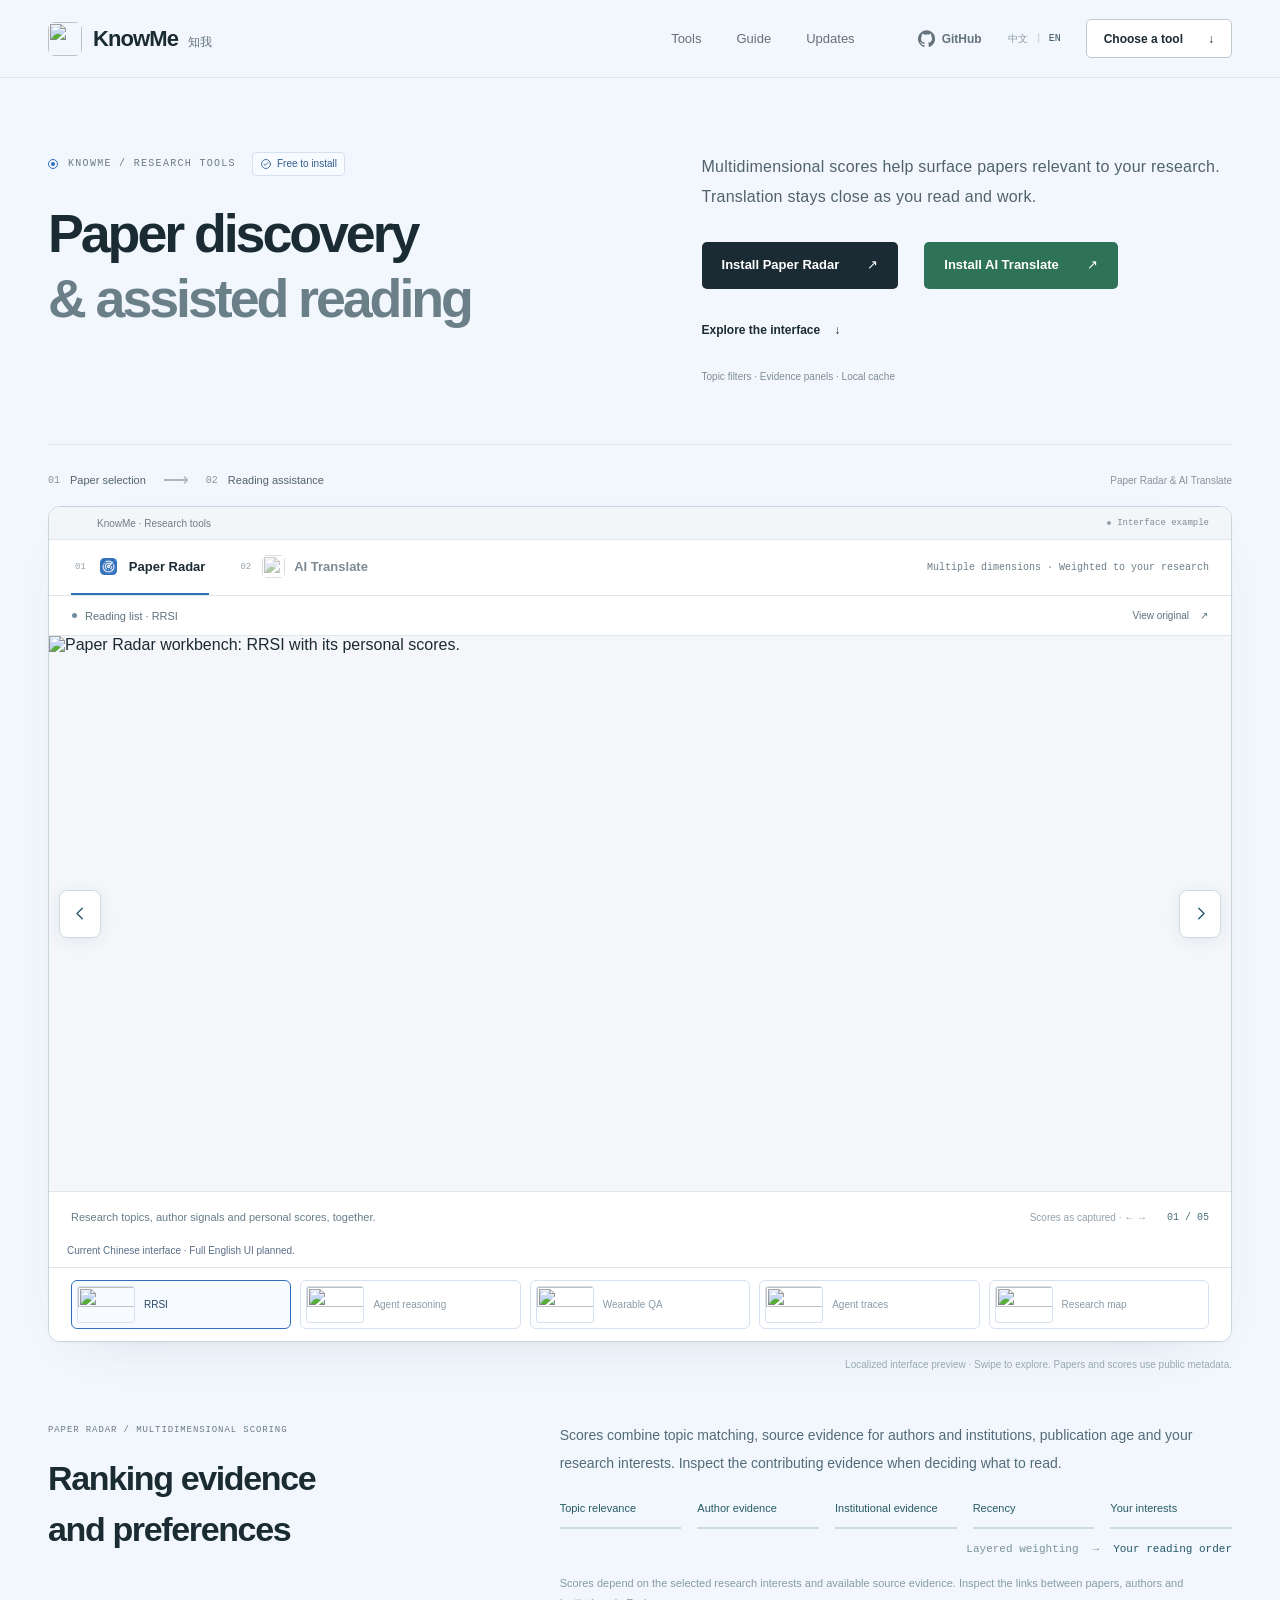
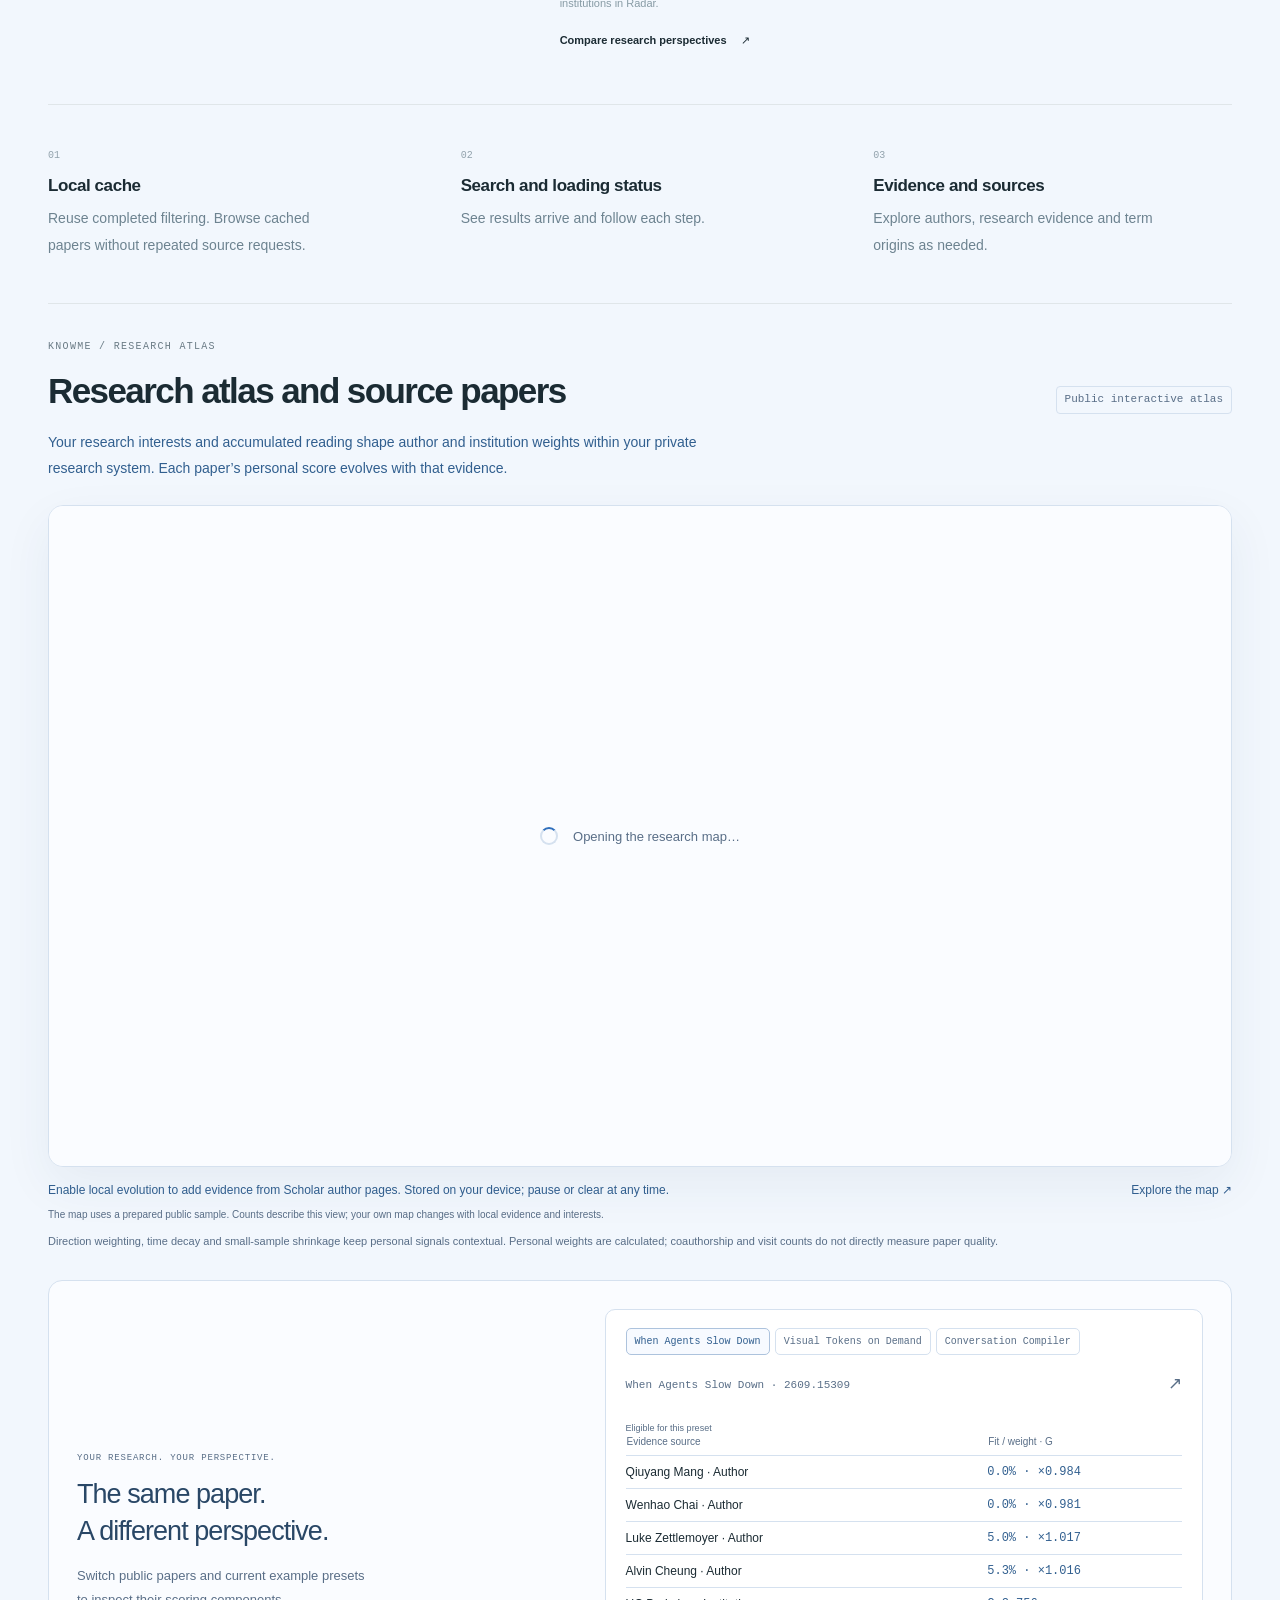
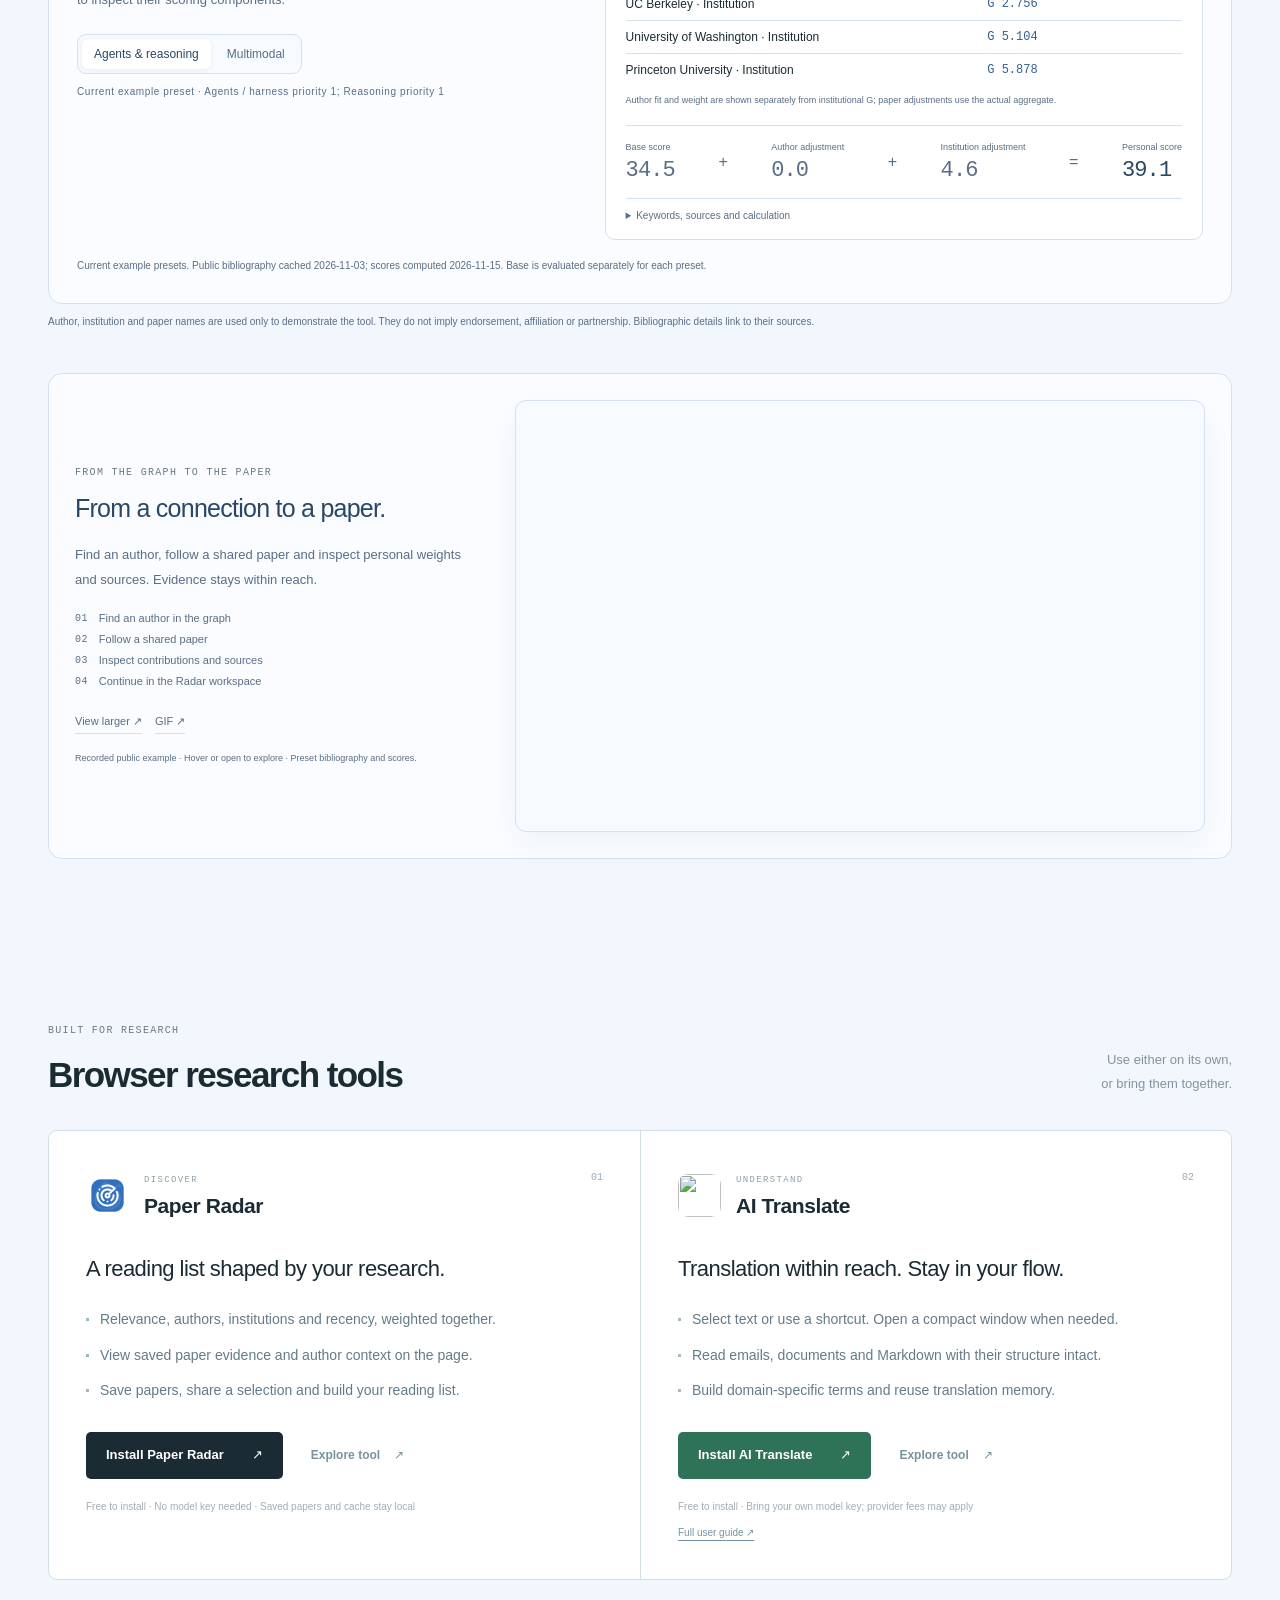
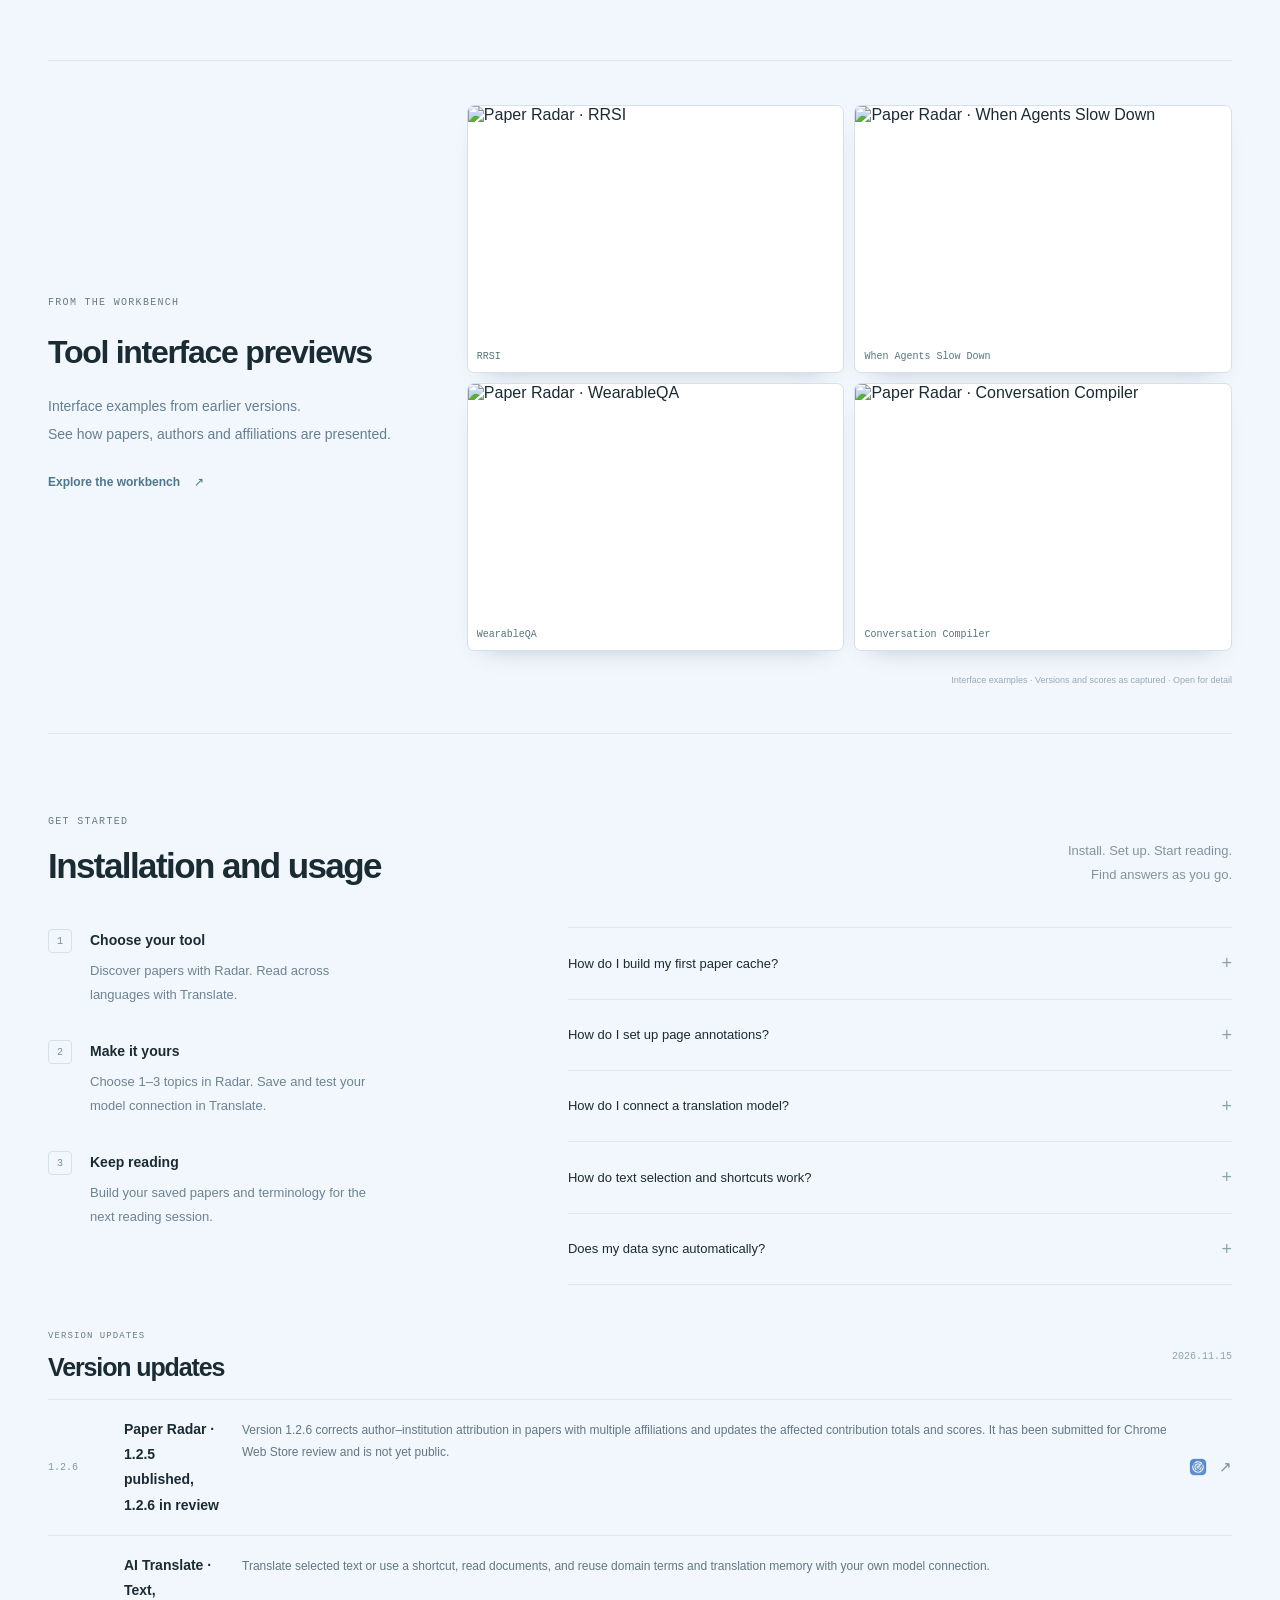
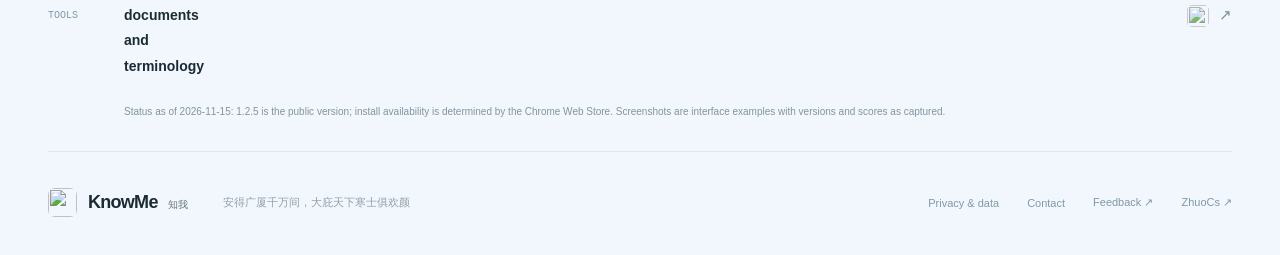
==== en/index.html @ a3c0cd14 "Update English Radar scoring preview" ====
<!doctype html>
<html lang="en">
<head>
  <meta charset="utf-8">
  <meta name="viewport" content="width=device-width,initial-scale=1">
  <meta name="theme-color" content="#f2f7fd">
  <meta name="description" content="Research tools, freely shared. Multidimensional paper ranking shaped by your interests, with translation within reach.">
  <meta property="og:title" content="KnowMe · Paper discovery and reading tools">
  <meta property="og:description" content="Research tools, freely shared. Multidimensional paper ranking shaped by your interests, with translation within reach.">
  <meta property="og:type" content="website">
  <meta property="og:image" content="https://hackerchenzhuo.github.io/knowme-research-ai/assets/social-preview.png">
  <meta property="og:image:width" content="1200">
  <meta property="og:image:height" content="630">
  <meta property="og:image:alt" content="Paper Radar and AI Translate: from discovery to understanding.">
  <meta name="twitter:image" content="https://hackerchenzhuo.github.io/knowme-research-ai/assets/social-preview.png">
  <meta property="og:url" content="https://hackerchenzhuo.github.io/knowme-research-ai/en/">
  <link rel="canonical" href="https://hackerchenzhuo.github.io/knowme-research-ai/en/">
  <link rel="alternate" hreflang="zh-CN" href="https://hackerchenzhuo.github.io/knowme-research-ai/">
  <link rel="alternate" hreflang="en" href="https://hackerchenzhuo.github.io/knowme-research-ai/en/">
  <link rel="alternate" hreflang="x-default" href="https://hackerchenzhuo.github.io/knowme-research-ai/">
  <meta name="twitter:card" content="summary_large_image">
  <title>KnowMe · Paper discovery and reading tools</title>
  <link rel="icon" type="image/svg+xml" href="../assets/knowme.svg">
  <link rel="stylesheet" href="../style.css?v=20261110-copy-v32">
  <script src="../app.js?v=20261115-radar126" defer></script>
  <script src="../assets/atlas-motion.js?v=20261023-clarity1" defer></script>
</head>
<body class="copy-refresh-home">
  <a class="skip-link" href="#main">Skip to content</a>
  <header class="site-header">
    <nav class="shell navigation" aria-label="Main navigation">
      <a class="brand" href="#top" aria-label="KnowMe home"><img src="../assets/knowme.svg" width="34" height="34" alt=""><span>KnowMe<span class="brand-en">知我</span></span></a>
      <div class="nav-links"><a href="#products">Tools</a><a href="#guide">Guide</a><a href="#updates">Updates</a></div>
      <div class="nav-actions"><a class="nav-github" href="https://github.com/hackerchenzhuo/knowme-research-ai" target="_blank" rel="noopener noreferrer" aria-label="GitHub" title="GitHub"><svg viewBox="0 0 24 24" width="17" height="17" aria-hidden="true"><path fill="currentColor" d="M12 .5a12 12 0 0 0-3.79 23.39c.6.11.82-.26.82-.58v-2.23c-3.34.73-4.04-1.42-4.04-1.42-.55-1.39-1.33-1.76-1.33-1.76-1.09-.75.08-.73.08-.73 1.21.09 1.85 1.24 1.85 1.24 1.07 1.83 2.81 1.3 3.5.99.11-.78.42-1.31.76-1.61-2.67-.3-5.47-1.34-5.47-5.93 0-1.31.47-2.38 1.24-3.22-.12-.3-.54-1.52.12-3.18 0 0 1.01-.32 3.3 1.23a11.5 11.5 0 0 1 6 0c2.29-1.55 3.3-1.23 3.3-1.23.66 1.66.24 2.88.12 3.18.77.84 1.24 1.91 1.24 3.22 0 4.6-2.8 5.63-5.48 5.93.43.37.82 1.1.82 2.22v3.3c0 .32.22.7.83.58A12 12 0 0 0 12 .5Z"/></svg><span>GitHub</span></a><div class="language-switch" aria-label="Site language"><a href="../" hreflang="zh-CN" lang="zh-CN" aria-label="切换到中文">中文</a><span class="language-divider" aria-hidden="true">|</span><span class="lang-current" lang="en">EN</span></div><a class="nav-install" href="#products">Choose a tool <span aria-hidden="true">↓</span></a></div>
    </nav>
  </header>
  <main id="main">
    <section class="hero shell" id="top" aria-labelledby="hero-title">
      <div class="hero-heading">
        <div class="hero-labels"><p class="eyebrow"><span class="small-orbit" aria-hidden="true"></span>KNOWME / RESEARCH TOOLS</p><span class="free-badge"><svg viewBox="0 0 16 16" aria-hidden="true"><circle cx="8" cy="8" r="6"/><path d="m5.2 8 1.8 1.8 3.8-3.8"/></svg><span>Free to install</span></span></div>
        <h1 id="hero-title"><span>Paper discovery</span><span class="accent">&amp; assisted reading</span></h1>
      </div>
      <div class="hero-intro">
        <p class="hero-copy">Multidimensional scores help surface papers relevant to your research.<br>Translation stays close as you read and work.</p>
        <div class="hero-links"><a class="button primary" href="https://chromewebstore.google.com/detail/aneomkhamcijmfmeeegocbknklflilof?hl=en" target="_blank" rel="noopener noreferrer">Install Paper Radar <span aria-hidden="true">↗</span></a><a class="button green" href="https://chromewebstore.google.com/detail/ggbnigoglmfkdfmjggiifmfoinncblgm?hl=en" target="_blank" rel="noopener noreferrer">Install AI Translate <span aria-hidden="true">↗</span></a><a class="text-link" id="watch-demo" href="#experience">Explore the interface <span aria-hidden="true">↓</span></a></div>
        <p class="hero-note">Topic filters · Evidence panels · Local cache</p>
      </div>
      <div class="experience-heading"><p><span>01</span> Paper selection <span class="flow-connector" aria-hidden="true">⟶</span> <span>02</span> Reading assistance</p><span>Paper Radar &amp; AI Translate</span></div>
      <div class="experience" id="experience" data-mode="radar" data-stage="0">
        <div class="window-bar"><span class="window-title"><img src="../assets/knowme.svg" width="17" height="17" alt="">KnowMe · Research tools</span><span class="demo-label"><i aria-hidden="true"></i>Interface example</span></div>
        <div class="demo-toolbar">
          <div class="product-tabs" role="tablist" aria-label="Choose a tool">
            <button class="product-tab" id="radar-tab" role="tab" type="button" aria-selected="true" aria-controls="radar-demo" data-mode="radar"><span class="product-tab-index" aria-hidden="true">01</span><img src="../assets/radar.png" width="23" height="23" alt="">Paper Radar</button>
            <button class="product-tab" id="translate-tab" role="tab" type="button" aria-selected="false" aria-controls="translate-demo" tabindex="-1" data-mode="translate"><span class="product-tab-index" aria-hidden="true">02</span><img src="../assets/translate.png" width="23" height="23" alt="">AI Translate</button>
          </div>
          <p class="tour-state"><span id="tour-caption">Multiple dimensions · Weighted to your research</span></p>
        </div>
        <div id="radar-demo" class="demo-panel radar-panel" role="tabpanel" aria-labelledby="radar-tab">
          <div class="capture-heading"><span><i aria-hidden="true"></i><span id="capture-title">Reading list · RRSI</span></span><a id="capture-original" href="../assets/radar-rrsi-en.png?v=20261024-gallery" target="_blank" rel="noopener noreferrer">View original <span aria-hidden="true">↗</span></a></div>
          <div class="capture-gallery">
            <div class="radar-capture" id="radar-captures" tabindex="0" role="region" aria-roledescription="carousel" aria-label="Paper Radar screenshot gallery" aria-describedby="capture-hint">
              <figure class="capture-slide" role="group" aria-label="1 / 5" aria-hidden="false"><img src="../assets/radar-rrsi-en.webp?v=20261024-gallery" alt="Paper Radar workbench: RRSI with its personal scores." width="1280" height="800" draggable="false" decoding="async" fetchpriority="high"></figure>
              <figure class="capture-slide" role="group" aria-label="2 / 5" aria-hidden="true"><img src="../assets/radar-agents-en.webp?v=20261024-gallery" alt="Paper Radar workbench: a dedicated view of When Agents Slow Down." width="1280" height="800" draggable="false" decoding="async" loading="lazy"></figure>
              <figure class="capture-slide" role="group" aria-label="3 / 5" aria-hidden="true"><img src="../assets/radar-wearableqa-en.webp?v=20261024-gallery" alt="Paper Radar workbench: WearableQA, authors and affiliations." width="1280" height="800" draggable="false" decoding="async" loading="lazy"></figure>
              <figure class="capture-slide" role="group" aria-label="4 / 5" aria-hidden="true"><img src="../assets/radar-conversation-en.webp?v=20261024-gallery" alt="Paper Radar workbench: Conversation Compiler and its code link." width="1280" height="800" draggable="false" decoding="async" loading="lazy"></figure>
              <figure class="capture-slide" role="group" aria-label="5 / 5" aria-hidden="true"><img src="../assets/radar-research-map-en.webp?v=20261024-gallery" alt="Research map: authors and coauthorship from public bibliography." width="1280" height="800" draggable="false" decoding="async" loading="lazy"></figure>
            </div>
            <button class="capture-arrow capture-previous" type="button" data-capture-direction="-1" aria-label="Previous screenshot" aria-controls="radar-captures"><svg viewBox="0 0 24 24" aria-hidden="true"><path d="m14 6-6 6 6 6"/></svg></button>
            <button class="capture-arrow capture-next" type="button" data-capture-direction="1" aria-label="Next screenshot" aria-controls="radar-captures"><svg viewBox="0 0 24 24" aria-hidden="true"><path d="m10 6 6 6-6 6"/></svg></button>
          </div>
          <div class="capture-footer"><p id="capture-description">Research topics, author signals and personal scores, together.</p><span class="capture-hint" id="capture-hint">Scores as captured · ← →</span><span class="capture-position" id="capture-position" aria-hidden="true">01 / 05</span></div><p class="capture-locale">Current Chinese interface · Full English UI planned.</p>
        </div>
        <div id="translate-demo" class="demo-panel translate-panel" role="tabpanel" aria-labelledby="translate-tab" hidden>
          <section class="source-pane" aria-label="English Markdown reading note">
            <div class="pane-heading"><span>Original <span class="pane-paper">research-notes.md</span></span><button type="button" id="source-format" aria-pressed="false">Markdown <span aria-hidden="true">‹/›</span></button></div>
            <div class="reading-scroll source-scroll" tabindex="0" role="region" aria-label="English text and Markdown source, scrollable">
              <!-- fixed-demo:start -->
<article class="markdown-document source-rendered" lang="en">
<section data-section="intro"><p class="document-eyebrow">READING BRIEF / THREE PAPERS</p><h3>Three papers.<br>Three research questions.</h3><blockquote><strong>Sources.</strong> <a href="https://arxiv.org/abs/2609.15309" target="_blank" rel="noopener noreferrer">When Agents Slow Down ↗</a> · <a href="https://arxiv.org/abs/2609.05405" target="_blank" rel="noopener noreferrer">WearableQA ↗</a> · <a href="https://arxiv.org/abs/2603.29678" target="_blank" rel="noopener noreferrer">Conversation Compiler ↗</a></blockquote><h4>1. Start with the research question</h4><p>A useful reading brief connects the question, the data and the evidence. These three papers provide different starting points.</p><ol><li><strong>Agent reasoning</strong><ul><li>Inspect the test-time strategy and token budget.</li><li>Follow the decisions recorded in the <em>trace</em>.</li></ul></li><li><strong>Wearable data</strong><ul><li>Check the available health signals.</li><li>Separate the task definition from the evidence used to answer it.</li></ul></li><li><strong>Conversation analysis</strong><ul><li>Follow the views used to inspect an agent trace.</li><li>Return to the original paper for its full method.</li></ul></li></ol></section>
<section data-section="table"><h4>1.1 A compact comparison</h4><table><thead><tr><th>Paper</th><th>Research focus</th><th>Read for</th></tr></thead><tbody><tr><td><a href="https://arxiv.org/abs/2609.15309" target="_blank" rel="noopener noreferrer">When Agents Slow Down ↗</a></td><td>LLM agent strategies</td><td>Compute and progress</td></tr><tr><td><a href="https://arxiv.org/abs/2609.05405" target="_blank" rel="noopener noreferrer">WearableQA ↗</a></td><td>Reasoning over wearable data</td><td>Signals and questions</td></tr><tr><td><a href="https://arxiv.org/abs/2603.29678" target="_blank" rel="noopener noreferrer">Conversation Compiler ↗</a></td><td>Agent trace analysis</td><td>Views and evidence</td></tr></tbody></table></section>
<section data-section="outline"><h4>2. Trace the evidence</h4><p>A <strong>trace</strong> records steps in a process. Keep each claim connected to its source.</p><ul><li>Read the research question.<ul><li>Locate the relevant figure or example.</li><li>Keep source links with your notes.</li></ul></li><li>Record open questions for the next pass.</li></ul></section>
<section data-section="code"><h4>3. Keep code intact</h4><pre><code>for paper in reading_list:
    print(paper["title"], paper["url"])</code></pre><p class="document-reference">Illustrative reading checklist. Open each source for the complete paper.</p></section></article><pre class="markdown-source" hidden lang="en"><code><span data-section="intro"># Three papers. Three research questions.

&gt; **Sources:** [When Agents Slow Down](https://arxiv.org/abs/2609.15309) · [WearableQA](https://arxiv.org/abs/2609.05405) · [Conversation Compiler](https://arxiv.org/abs/2603.29678)

## 1. Start with the research question

1. **Agent reasoning**
   - Inspect the test-time strategy and token budget.
   - Follow the decisions recorded in the *trace*.
2. **Wearable data**
   - Check the available health signals.
   - Separate the task definition from the evidence.
3. **Conversation analysis**
   - Follow the views used to inspect an agent trace.
   - Return to the original paper for its full method.

</span><span data-section="table">### 1.1 A compact comparison

| Paper | Research focus | Read for |
| :--- | :--- | :--- |
| [When Agents Slow Down](https://arxiv.org/abs/2609.15309) | LLM agent strategies | Compute and progress |
| [WearableQA](https://arxiv.org/abs/2609.05405) | Reasoning over wearable data | Signals and questions |
| [Conversation Compiler](https://arxiv.org/abs/2603.29678) | Agent trace analysis | Views and evidence |

</span><span data-section="outline">## 2. Trace the evidence

A **trace** records steps in a process. Keep each claim connected to its source.

- Read the research question.
  - Locate the relevant figure or example.
  - Keep source links with your notes.
- Record open questions for the next pass.

</span><span data-section="code">## 3. Keep code intact

```python
for paper in reading_list:
    print(paper[&quot;title&quot;], paper[&quot;url&quot;])
```

Illustrative reading checklist. Open each source for the complete paper.
</span></code></pre>
<!-- fixed-demo:end -->
            </div>
            <div class="reading-footer"><span>Headings, links, tables and code, all preserved.</span><a href="https://arxiv.org/abs/2609.24972" target="_blank" rel="noopener noreferrer">arXiv ↗</a></div>
          </section>
          <section class="translation-pane" aria-label="Chinese translation with Markdown structure preserved">
            <div class="pane-heading"><span>Translation <span class="pane-paper">Original structure preserved</span></span><span class="language-tag">Simplified Chinese</span></div>
            <div class="reading-scroll translation-scroll" tabindex="0" role="region" aria-label="Chinese translation, scroll to compare headings, tables and code">
              <!-- fixed-demo:start -->
<article class="markdown-document translated-document" lang="zh-CN">
<section data-section="intro"><p class="document-eyebrow">阅读简报 / 三篇论文</p><h3>三篇论文，<br>三个研究问题。</h3><blockquote><strong>来源。</strong><a href="https://arxiv.org/abs/2609.15309" target="_blank" rel="noopener noreferrer">When Agents Slow Down ↗</a> · <a href="https://arxiv.org/abs/2609.05405" target="_blank" rel="noopener noreferrer">WearableQA ↗</a> · <a href="https://arxiv.org/abs/2603.29678" target="_blank" rel="noopener noreferrer">Conversation Compiler ↗</a></blockquote><h4>1. 从研究问题开始</h4><p>一份有用的阅读简报，会把问题、数据与证据联系起来。这三篇论文提供了不同的切入点。</p><ol><li><strong>Agent 推理</strong><ul><li>查看测试时策略与 token 预算。</li><li>沿着<span data-term>执行轨迹</span>理解各步决策。</li></ul></li><li><strong>可穿戴数据</strong><ul><li>核对可用的健康信号。</li><li>分别查看任务定义与作答依据。</li></ul></li><li><strong>对话分析</strong><ul><li>了解用于分析 Agent <span data-term>执行轨迹</span>的不同视图。</li><li>返回原文，查看完整方法。</li></ul></li></ol></section>
<section data-section="table"><h4>1.1 简明对照</h4><table><thead><tr><th>论文</th><th>研究重点</th><th>阅读线索</th></tr></thead><tbody><tr><td><a href="https://arxiv.org/abs/2609.15309" target="_blank" rel="noopener noreferrer">When Agents Slow Down ↗</a></td><td>大模型 Agent 策略</td><td>计算开销与过程进展</td></tr><tr><td><a href="https://arxiv.org/abs/2609.05405" target="_blank" rel="noopener noreferrer">WearableQA ↗</a></td><td>可穿戴数据推理</td><td>信号与问题设置</td></tr><tr><td><a href="https://arxiv.org/abs/2603.29678" target="_blank" rel="noopener noreferrer">Conversation Compiler ↗</a></td><td>Agent 轨迹分析</td><td>分析视图与证据</td></tr></tbody></table></section>
<section data-section="outline"><h4>2. 沿线索查看证据</h4><p><strong><span data-term>执行轨迹</span></strong>记录了一个过程中的各个步骤。为每条结论保留对应的来源。</p><ul><li>明确研究问题。<ul><li>找到对应的图表或实例。</li><li>将原文链接保存在笔记中。</li></ul></li><li>记录留待下一轮阅读的问题。</li></ul></section>
<section data-section="code"><h4>3. 代码保持原样</h4><pre><code>for paper in reading_list:
    print(paper["title"], paper["url"])</code></pre><p class="document-reference">此处为阅读清单示例；完整内容请查阅各篇原文。</p></section></article>
<!-- fixed-demo:end -->
            </div>
            <div class="term-preference"><div><span class="term-symbol" aria-hidden="true">Aa</span><p><strong>Your preferred term</strong><span>trace <span aria-hidden="true">→</span> <label class="sr-only" for="term-choice">Example translation for trace</label><select id="term-choice"><option value="执行轨迹">执行轨迹</option><option value="过程记录">过程记录</option></select></span></p></div><button type="button" id="remember-term">Save term <span aria-hidden="true">↗</span></button></div>
            <p class="memory-status" id="memory-status" role="status">Keep your terminology consistent with the domain and context.</p>
          </section>
        </div>
        <div class="demo-controls">
          <div class="stage-controls" role="group" aria-label="Tour views"><button type="button" data-stage="0" aria-pressed="true"><span class="stage-number">01</span><img class="stage-thumb" src="../assets/radar-rrsi-en-thumb.webp?v=20261024-gallery" alt="" width="220" height="138" loading="lazy"><span class="stage-name">RRSI</span></button><button type="button" data-stage="1" aria-pressed="false"><span class="stage-number">02</span><img class="stage-thumb" src="../assets/radar-agents-en-thumb.webp?v=20261024-gallery" alt="" width="220" height="138" loading="lazy"><span class="stage-name">Agent reasoning</span></button><button type="button" data-stage="2" aria-pressed="false"><span class="stage-number">03</span><img class="stage-thumb" src="../assets/radar-wearableqa-en-thumb.webp?v=20261024-gallery" alt="" width="220" height="138" loading="lazy"><span class="stage-name">Wearable QA</span></button><button type="button" data-stage="3" aria-pressed="false"><span class="stage-number">04</span><img class="stage-thumb" src="../assets/radar-conversation-en-thumb.webp?v=20261024-gallery" alt="" width="220" height="138" loading="lazy"><span class="stage-name">Agent traces</span></button><button type="button" data-stage="4" aria-pressed="false"><span class="stage-number">05</span><img class="stage-thumb" src="../assets/radar-research-map-en-thumb.webp?v=20261024-gallery" alt="" width="220" height="138" loading="lazy"><span class="stage-name">Research map</span></button></div>

        </div>
      </div>
      <p class="demo-disclaimer" id="demo-disclaimer">Localized interface preview · Swipe to explore. Papers and scores use public metadata.</p>
    </section>

    <section class="score-section shell" id="ranking" aria-labelledby="score-title">
      <div class="score-heading"><p class="eyebrow">PAPER RADAR / MULTIDIMENSIONAL SCORING</p><h2 id="score-title">Ranking evidence<br>and preferences</h2></div>
      <div class="score-copy"><p>Scores combine topic matching, source evidence for authors and institutions, publication age and your research interests. Inspect the contributing evidence when deciding what to read.</p><div class="score-signals" aria-label="Scoring dimensions"><span>Topic relevance</span><span>Author evidence</span><span>Institutional evidence</span><span>Recency</span><span>Your interests</span></div><div class="score-result"><span>Layered weighting</span><span aria-hidden="true">→</span><strong>Your reading order</strong></div><p class="score-note">Scores depend on the selected research interests and available source evidence. Inspect the links between papers, authors and institutions in Radar.</p><a class="text-link" href="#personal-ranking-preview">Compare research perspectives <span aria-hidden="true">↗</span></a></div>
    </section>

    <section class="principles shell" aria-label="Everyday use">
      <div><span class="principle-number">01</span><h2>Local cache</h2><p>Reuse completed filtering. Browse cached papers without repeated source requests.</p></div>
      <div><span class="principle-number">02</span><h2>Search and loading status</h2><p>See results arrive and follow each step.</p></div>
      <div><span class="principle-number">03</span><h2>Evidence and sources</h2><p>Explore authors, research evidence and term origins as needed.</p></div>
    </section>

    <section class="atlas-section shell" id="research-atlas" aria-labelledby="atlas-title">
      <div class="section-heading"><div><p class="eyebrow">KNOWME / RESEARCH ATLAS</p><h2 id="atlas-title">Research atlas and source papers</h2></div><span class="atlas-preview">Public interactive atlas</span></div>
      <p class="atlas-intro">Your research interests and accumulated reading shape author and institution weights within your private research system. Each paper’s personal score evolves with that evidence.</p>
      <div class="atlas-frame" data-atlas-state="idle" aria-busy="false"><div class="atlas-loading" role="status"><span class="atlas-loading-mark" aria-hidden="true"></span><span class="atlas-loading-label">Opening the research map…</span></div><iframe data-atlas-src="../assets/research-atlas.html?lang=en&amp;v=20261023-clarity1" title="Interactive coauthorship network · Public data demo" loading="eager" sandbox="allow-scripts allow-same-origin allow-popups allow-popups-to-escape-sandbox"></iframe></div>
      <div class="atlas-notes"><p>Enable local evolution to add evidence from Scholar author pages. Stored on your device; pause or clear at any time.</p><a href="../assets/research-atlas.html?lang=en&amp;v=20261023-clarity1" target="_blank" rel="noopener noreferrer">Explore the map <span aria-hidden="true">↗</span></a></div>
      <p class="atlas-source">The map uses a prepared public sample. Counts describe this view; your own map changes with local evidence and interests.</p>
      <p class="atlas-source atlas-score-note" id="atlas-score-note">Direction weighting, time decay and small-sample shrinkage keep personal signals contextual. Personal weights are calculated; coauthorship and visit counts do not directly measure paper quality.</p>

      <div class="personal-preview" id="personal-ranking-preview">
 <div class="personal-preview-copy"><p class="eyebrow">YOUR RESEARCH. YOUR PERSPECTIVE.</p><h3>The same paper.<br>A different perspective.</h3><p>Switch public papers and current example presets to inspect their scoring components.</p>
 <div class="personal-profile-switch" role="group" aria-label="Switch current example presets"><button type="button" data-personal-profile="agents" data-personal-topics="agent-harness,reasoning" data-personal-priority="1" aria-pressed="true">Agents & reasoning</button><button type="button" data-personal-profile="vision" data-personal-topics="multimodal-fusion" data-personal-priority="1" aria-pressed="false">Multimodal</button></div><span class="personal-sample-label" data-personal-preset-label>Current example preset · Agents + reasoning, priority 1 each</span></div>
 <div class="personal-preview-paper"><div class="personal-paper-switch" role="group" aria-label="Select a public paper"><button type="button" data-personal-paper="2609.15309" aria-pressed="true">When Agents Slow Down</button><button type="button" data-personal-paper="2610.18858" aria-pressed="false">Visual Tokens on Demand</button><button type="button" data-personal-paper="2603.29678" aria-pressed="false">Conversation Compiler</button></div><div class="personal-preview-heading"><span data-personal-title>Loading example</span><a data-personal-source href="https://arxiv.org/abs/2609.15309" target="_blank" rel="noopener noreferrer" aria-label="Open the source paper">↗</a></div>
 <p class="personal-weight-note" data-personal-eligibility role="status">Loading preset eligibility…</p>
 <table><caption class="sr-only">Author terms and institutional G contributions for the selected preset</caption><thead><tr><th>Evidence source</th><th>Fit / weight · G</th></tr></thead><tbody data-personal-rows><tr><td colspan="2">Loading example results…</td></tr></tbody></table>
 <p class="personal-weight-note" data-personal-weight-note>Author fit and weight are shown separately from institutional G; paper adjustments use the actual aggregate.</p><div class="personal-equation" aria-live="polite"><div><small>Base score</small><b data-personal-base>—</b></div><span>+</span><div><small>Author adjustment</small><b data-personal-author-adjustment>—</b></div><span>+</span><div><small>Institution adjustment</small><b data-personal-institution-adjustment>—</b></div><span>=</span><div class="personal-equation-total"><small>Personal score</small><b data-personal-total>—</b></div></div>
 <details class="personal-method"><summary>Keywords, sources and calculation</summary><div data-personal-evidence></div><p>Author fit is a percentage; × is the author weight. Adjustments and totals come directly from the product result. Institution G values are not added together and do not determine whether the paper matches this preset. Base is evaluated per preset.</p></details></div>
 <p class="personal-preview-note" data-personal-preview-note>Current example presets. Public bibliography cached 2026-11-03; scores computed 2026-11-15. Base is evaluated separately for each preset.</p>
 <script type="application/json" id="personal-preview-data">{"schema":"knowme-personal-preview-v2","asOf":"2026-11-15","computedAt":"2026-11-15T11:09:29.527Z","source":"Computed with the current 1.2.6 product runtime on a frozen public bibliography and explicit demo presets; no browsing history or private preferences.","runtime":{"productVersion":"1.2.6","scoringModel":"2026-11-05-v23-graph-primary:2026-10-08-institution-evidence-v4:75da7ca9:2026-10-01-field-evidence-v1:d96aae2e132debca8fd3bcf6f999fa337fd12ee4d58be134fbe2021761537ee6","personalModel":"personal-graph-primary-v7-support-separated-20261105","institutionModel":"institution-graph-primary-v10-raw-median-affiliation-review-20261115","networkModel":"institution-author-network-v6-affiliation-review-20261115"},"configuration":{"presetReconstruction":"Current explicit presets; original hidden preset parameters were not recoverable from the old webpage.","currentExplicitPresets":[{"id":"agents","name":"Agent 与推理","nameEn":"Agents & reasoning","topics":[{"id":"agent-harness","name":"Agent 与 Harness","priority":1,"terms":["context engineering","context management","context compaction","context compression","agent working memory","persistent agent state","long-horizon agents","long-horizon agent","agentic memory","agent memory","reasoning memory","procedural memory","experiential memory","self-evolving memory","skill library","skill bank","skill memory","agent workflow memory","agent harness","agent harnesses","agentic harness","agentic harnesses","harness engineering","harness design","harness optimization","tool-using agent","tool-augmented agent","tool interface","agent-computer interface","agent runtime","tool orchestration","model context protocol","environment harness","EnvHarness","agent orchestration","agent workflow","multi-agent coordination","multi-agent collaboration","agent routing","task routing","agent task decomposition","hierarchical agents","agent delegation","coding agents","strong-to-weak scaffolding","capability transfer via harnesses","inference-time harness","inference-time harnesses","agent scaffolding","cognitive offloading","deterministic offloading","prompt optimizer","prompt optimization"]},{"id":"reasoning","name":"推理方法与后训练","priority":1,"terms":["chain-of-thought","long chain-of-thought","reasoning trace","test-time scaling","test-time compute","test-time computation","inference-time scaling","post-training","reasoning model","reasoning reinforcement learning","self-correction","self-verification","reasoning verifier","latent reasoning","implicit reasoning","compressed latent reasoning","reasoning search","tree search reasoning","backtracking reasoning","MCTS reasoning","hierarchical reasoning","compositional reasoning","DAG reasoning","agentic reasoning","tool-augmented reasoning","long-horizon reasoning"]}]},{"id":"vision","name":"多模态","nameEn":"Multimodal","topics":[{"id":"multimodal-fusion","name":"多模态大模型","priority":1,"terms":["multimodal alignment","multimodal training","multimodal fusion","multi-modal fusion","cross-modal fusion","vision-language model","image-text model","cross-modal retrieval","vision-language retrieval","multimodal agent","vision-language agent","multimodal benchmark","multimodal evaluation","visual grounding","pixel-level grounding","spatial grounding","spatial reasoning","compositional visual reasoning","multi-image reasoning","multimodal RL","VLM RL","perception reward","visual grounding reward","VLM architecture","multimodal memory","vision encoder","modality gap"]}]}],"sourceSnapshot":{"label":"Frozen public research bibliography with two version-verified author-affiliation corrections","libraryRecords":174643,"earliestFirstSubmission":"2011-03-08T17:50:56.000Z","latestFirstSubmission":"2026-11-02T18:59:32.000Z","latestRecordCachedAt":"2026-11-03T17:20:34.796Z","latestSourceUpdate":"2026-11-02T18:59:32.000Z","librarySha256":"a43a908eb79ce919bc4e4d6e84867f9f1c521cb35ff03734d89456560fa67cb9","publicSeedSha256":"1669a265e24995efde0d1c47b127ca2ca90e4ccd4578bcf563bdb825c8dd269d","primaryCorrections":2,"context":"Complete supplied bibliography with current packaged public seed; not the website three-paper display subset","timing":"Source dates describe the frozen records; computedAt describes this current-runtime calculation"},"baseRule":"Current native scorePaper with each preset priorities; Base is recomputed per preset.","institutionRule":"Current product title-matched author diffusion and active-contributor raw-mean/median rule; not the manuscript Top15/parent experiment.","institutionDisplay":"Rows show native G; institutionAdjustment is the actual paper-level aggregate. Only author rows show fit weight."},"papers":[{"id":"2609.15309","short":"When Agents Slow Down","title":"When Agents Slow Down: Understanding LLM Agents' Test-Time Strategies via Elo-per-token Analysis","url":"https://arxiv.org/abs/2609.15309v1","version":1,"focusAuthor":"Luke Zettlemoyer","cases":[{"id":"agents","name":"Agent 与推理","nameEn":"Agents & reasoning","state":"computed","eligibleForPreset":true,"base":34.5,"authorAdjustment":0,"institutionAdjustment":4.6,"total":39.1,"baseComponents":{"topic":21,"frontierModel":3,"institution":0,"catalogAuthor":12.5,"networkAuthor":0,"recencyPenalty":2,"soloAuthorPenalty":0,"venuePenalty":0},"authors":[{"name":"Qiuyang Mang","weight":0.984,"fit":0,"judged":13,"matched":0,"adjustment":0,"state":"ready","examples":[{"title":"AdaEvolve: Adaptive LLM Driven Zeroth-Order Optimization","url":"https://arxiv.org/abs/2602.20133"}]},{"name":"Wenhao Chai","weight":0.981,"fit":0,"judged":19,"matched":0,"adjustment":0,"state":"ready","examples":[{"title":"Agent Banana: High-Fidelity Image Editing with Agentic Thinking and Tooling","url":"https://arxiv.org/abs/2602.09084"}]},{"name":"Luke Zettlemoyer","weight":1.017,"fit":5,"judged":40,"matched":2,"adjustment":0,"state":"ready","examples":[{"title":"Prefix Sliding for efficient test-time scaling","url":"https://arxiv.org/abs/2608.26070"}]},{"name":"Alvin Cheung","weight":1.016,"fit":5.3,"judged":19,"matched":1,"adjustment":0,"state":"ready","examples":[{"title":"Playing Psychic: Using Thought Trees to Predict Reasoning Models Accuracy on Coding Tasks","url":"https://arxiv.org/abs/2604.16931"}]}],"institutions":[{"id":"berkeley","name":"加州大学伯克利分校","nameEn":"University of California, Berkeley","graphScore":2.756,"papers":332,"fit":8.237,"state":"ready","keywords":["Agent 与 Harness","推理方法与后训练"],"examples":[{"id":"2610.01023","title":"Groundability, Not Scale Alone: When Weak Reviewers Can Audit Strong Coding Agents","url":"https://arxiv.org/abs/2610.01023"}]},{"id":"washington","name":"华盛顿大学","nameEn":"University of Washington","graphScore":5.104,"papers":252,"fit":9.509,"state":"ready","keywords":["Agent 与 Harness","推理方法与后训练"],"examples":[{"id":"2609.31995","title":"Before the Rollout Ends: Early Terminal Reward Prediction for Long-horizon Coding Agents","url":"https://arxiv.org/abs/2609.31995"}]},{"id":"princeton","name":"普林斯顿大学","nameEn":"Princeton University","graphScore":5.878,"papers":237,"fit":11.126,"state":"ready","keywords":["Agent 与 Harness","推理方法与后训练"],"examples":[{"id":"2605.08580","title":"Slipstream: Trajectory-Grounded Compaction Validation for Long-Horizon Agents","url":"https://arxiv.org/abs/2605.08580"}]}],"missing":{"paper":false,"personalAuthorState":"ready","personalInstitutionState":"ready"}},{"id":"vision","name":"多模态","nameEn":"Multimodal","state":"computed","eligibleForPreset":false,"base":26.5,"authorAdjustment":0,"institutionAdjustment":5.8,"total":32.3,"baseComponents":{"topic":13,"frontierModel":3,"institution":0,"catalogAuthor":12.5,"networkAuthor":0,"recencyPenalty":2,"soloAuthorPenalty":0,"venuePenalty":0},"authors":[{"name":"Qiuyang Mang","weight":0.988,"fit":0,"judged":13,"matched":0,"adjustment":0,"state":"ready","examples":[{"title":"AdaEvolve: Adaptive LLM Driven Zeroth-Order Optimization","url":"https://arxiv.org/abs/2602.20133"}]},{"name":"Wenhao Chai","weight":1.021,"fit":5.3,"judged":19,"matched":1,"adjustment":0,"state":"ready","examples":[{"title":"Hybrid Token Compression for Vision-Language Models","url":"https://arxiv.org/abs/2512.08240"}]},{"name":"Luke Zettlemoyer","weight":1.003,"fit":2.5,"judged":40,"matched":1,"adjustment":0,"state":"ready","examples":[{"title":"Tuna-2: Pixel Embeddings Beat Vision Encoders for Multimodal Understanding and Generation","url":"https://arxiv.org/abs/2604.24763"}]},{"name":"Alvin Cheung","weight":0.986,"fit":0,"judged":19,"matched":0,"adjustment":0,"state":"ready","examples":[{"title":"Arming Data Agents with Tribal Knowledge","url":"https://arxiv.org/abs/2602.13521"}]}],"institutions":[{"id":"berkeley","name":"加州大学伯克利分校","nameEn":"University of California, Berkeley","graphScore":5.849,"papers":332,"fit":6.846,"state":"ready","keywords":["多模态大模型"],"examples":[{"id":"2606.04433","title":"Stateful Visual Encoders for Vision-Language Models","url":"https://arxiv.org/abs/2606.04433"}]},{"id":"washington","name":"华盛顿大学","nameEn":"University of Washington","graphScore":5.679,"papers":252,"fit":8.316,"state":"ready","keywords":["多模态大模型"],"examples":[{"id":"2605.20165","title":"CaMo: Camera Motion Grounded Evaluation and Training for Vision-Language Models","url":"https://arxiv.org/abs/2605.20165"}]},{"id":"princeton","name":"普林斯顿大学","nameEn":"Princeton University","graphScore":5.728,"papers":237,"fit":8.201,"state":"ready","keywords":["多模态大模型"],"examples":[{"id":"2610.12942","title":"In-Context Learning Can Help Vision-Language Models Overcome Training Priors","url":"https://arxiv.org/abs/2610.12942"}]}],"missing":{"paper":false,"personalAuthorState":"ready","personalInstitutionState":"ready"}}]},{"id":"2610.18858","short":"Visual Tokens on Demand","title":"Visual Tokens on Demand: Visual Budgeting for Scalable and Efficient Multi-Image Reasoning in Multimodal LLMs","url":"https://arxiv.org/abs/2610.18858v1","version":1,"focusAuthor":null,"cases":[{"id":"agents","name":"Agent 与推理","nameEn":"Agents & reasoning","state":"computed","eligibleForPreset":false,"base":25.1,"authorAdjustment":0,"institutionAdjustment":0,"total":25.1,"baseComponents":{"topic":22.5,"frontierModel":3,"institution":0,"catalogAuthor":0,"networkAuthor":0,"recencyPenalty":0.4,"soloAuthorPenalty":0,"venuePenalty":0},"authors":[],"institutions":[],"missing":{"paper":false,"personalAuthorState":"insufficient-evidence","personalInstitutionState":"insufficient-evidence"}},{"id":"vision","name":"多模态","nameEn":"Multimodal","state":"computed","eligibleForPreset":true,"base":31.6,"authorAdjustment":0,"institutionAdjustment":0,"total":31.6,"baseComponents":{"topic":29,"frontierModel":3,"institution":0,"catalogAuthor":0,"networkAuthor":0,"recencyPenalty":0.4,"soloAuthorPenalty":0,"venuePenalty":0},"authors":[],"institutions":[],"missing":{"paper":false,"personalAuthorState":"insufficient-evidence","personalInstitutionState":"insufficient-evidence"}}]},{"id":"2603.29678","short":"Conversation Compiler","title":"View-oriented Conversation Compiler for Agent Trace Analysis","url":"https://arxiv.org/abs/2603.29678v3","version":3,"focusAuthor":"Maneesh Agrawala","cases":[{"id":"agents","name":"Agent 与推理","nameEn":"Agents & reasoning","state":"computed","eligibleForPreset":true,"base":28.2,"authorAdjustment":0.3,"institutionAdjustment":4.8,"total":33.3,"baseComponents":{"topic":25,"frontierModel":0,"institution":0,"catalogAuthor":10.7,"networkAuthor":0,"recencyPenalty":7.5,"soloAuthorPenalty":0,"venuePenalty":0},"authors":[{"name":"Lvmin Zhang","weight":1.016,"fit":5.3,"judged":19,"matched":1,"adjustment":0.1,"state":"ready","examples":[{"title":"FourTune: Towards Fully 4-Bit Efficient Post-Training for Diffusion Models","url":"https://arxiv.org/abs/2607.05711"}]},{"name":"Maneesh Agrawala","weight":1.048,"fit":10,"judged":20,"matched":2,"adjustment":0.2,"state":"ready","examples":[{"title":"FourTune: Towards Fully 4-Bit Efficient Post-Training for Diffusion Models","url":"https://arxiv.org/abs/2607.05711"}]}],"institutions":[{"id":"stanford","name":"斯坦福大学","nameEn":"Stanford University","graphScore":4.784,"papers":550,"fit":8.918,"state":"ready","keywords":["Agent 与 Harness","推理方法与后训练"],"examples":[{"id":"2609.19465","title":"Compositional Reasoning in Language Models under Reinforcement Learning Post-Training","url":"https://arxiv.org/abs/2609.19465"}]}],"missing":{"paper":false,"personalAuthorState":"ready","personalInstitutionState":"ready"}},{"id":"vision","name":"多模态","nameEn":"Multimodal","state":"computed","eligibleForPreset":false,"base":17.2,"authorAdjustment":-0.2,"institutionAdjustment":0.5,"total":17.5,"baseComponents":{"topic":14,"frontierModel":0,"institution":0,"catalogAuthor":10.7,"networkAuthor":0,"recencyPenalty":7.5,"soloAuthorPenalty":0,"venuePenalty":0},"authors":[{"name":"Lvmin Zhang","weight":0.986,"fit":0,"judged":19,"matched":0,"adjustment":-0.1,"state":"ready","examples":[{"title":"EchoWM: Open and Enterable Omnimodal World Models","url":"https://arxiv.org/abs/2608.23189"}]},{"name":"Maneesh Agrawala","weight":0.986,"fit":0,"judged":20,"matched":0,"adjustment":-0.1,"state":"ready","examples":[{"title":"Advances in Agentic Computer Graphics","url":"https://arxiv.org/abs/2611.01860"}]}],"institutions":[{"id":"stanford","name":"斯坦福大学","nameEn":"Stanford University","graphScore":0.467,"papers":550,"fit":8.02,"state":"ready","keywords":["多模态大模型"],"examples":[{"id":"2606.12953","title":"OpenMedQ: Broad Open Pretraining for Medical Vision-Language Models","url":"https://arxiv.org/abs/2606.12953"}]}],"missing":{"paper":false,"personalAuthorState":"ready","personalInstitutionState":"ready"}}]}]}</script></div>
<p class="atlas-source public-attribution">Author, institution and paper names are used only to demonstrate the tool. They do not imply endorsement, affiliation or partnership. Bibliographic details link to their sources.</p>
      <div class="atlas-walkthrough" id="research-demo">
        <div class="atlas-walkthrough-copy"><p class="eyebrow">FROM THE GRAPH TO THE PAPER</p><h3>From a connection to a paper.</h3><p>Find an author, follow a shared paper and inspect personal weights and sources. Evidence stays within reach.</p><ol><li>Find an author in the graph</li><li>Follow a shared paper</li><li>Inspect contributions and sources</li><li>Continue in the Radar workspace</li></ol><div class="atlas-motion-actions"><button type="button" id="atlas-motion-open">View larger <span aria-hidden="true">↗</span></button><a href="../assets/research-to-paper-en.gif?v=20261024-motion" target="_blank" rel="noopener noreferrer">GIF <span aria-hidden="true">↗</span></a></div><small>Recorded public example · Hover or open to explore · Preset bibliography and scores.</small></div>
        <button class="atlas-motion-preview" type="button" aria-label="Enlarge the graph-to-paper workflow"><img id="atlas-motion-image" data-motion="../assets/research-to-paper-en.webp?v=20261024-motion" data-poster="../assets/research-to-paper-en-poster.webp?v=20261023-clarity1" width="1280" height="800" loading="lazy" decoding="async" alt="Recorded public demo: follow an author to a paper and inspect personal weights and sources."></button>
      </div>
    </section>

    <section class="products-section shell" id="products" aria-labelledby="products-title">
      <div class="section-heading"><div><p class="eyebrow">BUILT FOR RESEARCH</p><h2 id="products-title">Browser research tools</h2></div><p>Use either on its own,<br>or bring them together.</p></div>
      <div class="product-pair">
        <article class="product-card radar-product" id="radar"><div class="product-identity"><img src="../assets/radar.png" width="48" height="48" alt=""><div><span class="product-role">DISCOVER</span><h3>Paper Radar</h3></div><span class="product-index" aria-hidden="true">01</span></div><p class="product-intro">A reading list shaped by your research.</p><ul><li>Relevance, authors, institutions and recency, weighted together.</li><li>View saved paper evidence and author context on the page.</li><li>Save papers, share a selection and build your reading list.</li></ul><div class="product-actions"><a class="button primary" href="https://chromewebstore.google.com/detail/aneomkhamcijmfmeeegocbknklflilof?hl=en" target="_blank" rel="noopener noreferrer">Install Paper Radar <span aria-hidden="true">↗</span></a><a class="text-link" href="radar/">Explore tool <span aria-hidden="true">↗</span></a></div><p class="product-fineprint">Free to install · No model key needed · Saved papers and cache stay local</p></article>
        <article class="product-card translate-product" id="translate"><div class="product-identity"><img src="../assets/translate.png" width="48" height="48" alt=""><div><span class="product-role">UNDERSTAND</span><h3>AI Translate</h3></div><span class="product-index" aria-hidden="true">02</span></div><p class="product-intro">Translation within reach. Stay in your flow.</p><ul><li>Select text or use a shortcut. Open a compact window when needed.</li><li>Read emails, documents and Markdown with their structure intact.</li><li>Build domain-specific terms and reuse translation memory.</li></ul><div class="product-actions"><a class="button green" href="https://chromewebstore.google.com/detail/ggbnigoglmfkdfmjggiifmfoinncblgm?hl=en" target="_blank" rel="noopener noreferrer">Install AI Translate <span aria-hidden="true">↗</span></a><a class="text-link" href="translate/">Explore tool <span aria-hidden="true">↗</span></a></div><p class="product-fineprint">Free to install · Bring your own model key; provider fees may apply<br><a class="inline-doc" href="../help.html#english">Full user guide ↗</a></p></article>
      </div>
    </section>

    <section class="real-view shell" aria-labelledby="real-title"><div class="real-copy"><p class="eyebrow">FROM THE WORKBENCH</p><h2 id="real-title">Tool interface previews</h2><p>Interface examples from earlier versions.<br>See how papers, authors and affiliations are presented.</p><button class="text-link" type="button" data-open-demo="radar">Explore the workbench <span aria-hidden="true">↗</span></button></div><figure class="paper-capture-grid"><a href="../assets/radar-rrsi-en.png?v=20261024-gallery" target="_blank" rel="noopener noreferrer"><img src="../assets/radar-rrsi-en.webp?v=20261024-gallery" alt="Paper Radar · RRSI" width="1280" height="800" loading="lazy"><span>RRSI</span></a><a href="../assets/radar-agents-en.png?v=20261024-gallery" target="_blank" rel="noopener noreferrer"><img src="../assets/radar-agents-en.webp?v=20261024-gallery" alt="Paper Radar · When Agents Slow Down" width="1280" height="800" loading="lazy"><span>When Agents Slow Down</span></a><a href="../assets/radar-wearableqa-en.png?v=20261024-gallery" target="_blank" rel="noopener noreferrer"><img src="../assets/radar-wearableqa-en.webp?v=20261024-gallery" alt="Paper Radar · WearableQA" width="1280" height="800" loading="lazy"><span>WearableQA</span></a><a href="../assets/radar-conversation-en.png?v=20261024-gallery" target="_blank" rel="noopener noreferrer"><img src="../assets/radar-conversation-en.webp?v=20261024-gallery" alt="Paper Radar · Conversation Compiler" width="1280" height="800" loading="lazy"><span>Conversation Compiler</span></a><figcaption>Interface examples · Versions and scores as captured · Open for detail</figcaption></figure></section>

    <section class="guide-section shell" id="guide" aria-labelledby="guide-title"><div class="section-heading"><div><p class="eyebrow">GET STARTED</p><h2 id="guide-title">Installation and usage</h2></div><p>Install. Set up. Start reading.<br>Find answers as you go.</p></div><div class="guide-grid"><div class="quick-start"><div><span>1</span><p><strong>Choose your tool</strong><span>Discover papers with Radar. Read across languages with Translate.</span></p></div><div><span>2</span><p><strong>Make it yours</strong><span>Choose 1–3 topics in Radar. Save and test your model connection in Translate.</span></p></div><div><span>3</span><p><strong>Keep reading</strong><span>Build your saved papers and terminology for the next reading session.</span></p></div></div><div class="faq-list">
      <details><summary>How do I build my first paper cache?<span aria-hidden="true">+</span></summary><p>Choose your topics and run an online refresh. Then use cache-only mode to revisit the same date range and filters. Cache-only mode does not contact arXiv; refresh online for the latest papers.</p></details>
      <details><summary>How do I set up page annotations?<span aria-hidden="true">+</span></summary><p>Author profiles and Scholar search / arXiv details have separate controls. Compact mode keeps the KnowMe button and hides long status text and author coloring. Annotations use local records and a limited bundled index; a missing match does not imply a paper is unimportant.</p></details>
      <details><summary>How do I connect a translation model?<span aria-hidden="true">+</span></summary><p>In quick setup, choose a provider or compatible gateway, enter the model, endpoint and key, then save and test. Requests use that service’s allowance; matching text and settings can reuse the local cache.</p></details>
      <details><summary>How do text selection and shortcuts work?<span aria-hidden="true">+</span></summary><p>Enable the common features in quick setup and confirm the browser permissions. Defaults: ⌘⇧Y on Mac and Alt+Shift+Y on Windows. Change the keys and global scope in the browser’s extension shortcuts page. Refresh pages that were already open after an update.</p></details>
      <details><summary>Does my data sync automatically?<span aria-hidden="true">+</span></summary><p>Saved papers, cache, personal terms and history stay in the current browser and do not sync through your Google account. Export a backup before changing devices, browser profiles or uninstalling. Your chosen model service processes translations and connection tests.</p></details>
    </div></div></section>

    <section class="updates-section shell" id="updates" aria-labelledby="updates-title"><div class="section-heading"><div><p class="eyebrow">VERSION UPDATES</p><h2 id="updates-title">Version updates</h2></div><span class="updated-date">2026.11.15</span></div><a class="update-row" href="https://chromewebstore.google.com/detail/aneomkhamcijmfmeeegocbknklflilof?hl=en" target="_blank" rel="noopener noreferrer" aria-label="View Paper Radar in the Chrome Web Store"><span class="release-version">1.2.6</span><div><h3>Paper Radar · 1.2.5 published, 1.2.6 in review</h3><p>Version 1.2.6 corrects author–institution attribution in papers with multiple affiliations and updates the affected contribution totals and scores. It has been submitted for Chrome Web Store review and is not yet public.</p></div><span class="update-destination"><img src="../assets/radar.png" alt="" width="30" height="30"><span class="update-arrow" aria-hidden="true">↗</span></span></a><a class="update-row" href="https://chromewebstore.google.com/detail/ggbnigoglmfkdfmjggiifmfoinncblgm?hl=en" target="_blank" rel="noopener noreferrer" aria-label="View AI Translate in the Chrome Web Store"><span class="release-version">TOOLS</span><div><h3>AI Translate · Text, documents and terminology</h3><p>Translate selected text or use a shortcut, read documents, and reuse domain terms and translation memory with your own model connection.</p></div><span class="update-destination"><img src="../assets/translate.png" alt="" width="30" height="30"><span class="update-arrow" aria-hidden="true">↗</span></span></a><p class="update-note">Status as of 2026-11-15: 1.2.5 is the public version; install availability is determined by the Chrome Web Store. Screenshots are interface examples with versions and scores as captured.</p></section>
  </main>
  <footer class="site-footer shell"><a class="brand" href="#top"><img src="../assets/knowme.svg" width="30" height="30" alt=""><span>KnowMe<span class="brand-en">知我</span></span></a><p class="footer-quote" lang="zh-CN">安得广厦千万间，大庇天下寒士俱欢颜</p><div><button type="button" id="open-privacy">Privacy &amp; data</button><span class="contact-entry"><button type="button" aria-describedby="contact-email">Contact</button><span class="contact-email" id="contact-email" role="tooltip">hackerchenzhuo@gmail.com</span></span><a href="https://github.com/hackerchenzhuo/knowme-research-ai/issues" target="_blank" rel="noopener noreferrer">Feedback <span aria-hidden="true">↗</span></a><a href="https://github.com/hackerchenzhuo" target="_blank" rel="noopener noreferrer">ZhuoCs <span aria-hidden="true">↗</span></a></div></footer>
  <dialog class="privacy-dialog" id="privacy-dialog" aria-labelledby="privacy-title"><button class="dialog-close" type="button" id="close-privacy" aria-label="Close privacy information">×</button><p class="eyebrow">PRIVACY, IN PLAIN WORDS</p><h2 id="privacy-title">Privacy and data use</h2><p>This page uses public papers and prewritten examples. Interactions affect only this page, with no model calls or access to extension data, your clipboard or browsing history.</p><h3>Paper Radar</h3><p>Cache, saved papers and settings stay in the current browser. Searches and updates you start access public scholarly sources such as arXiv. Page annotations use local records and a limited bundled index.</p><h3>AI Translate</h3><p>Model connections, personal terms and translation history stay locally. Translations and connection tests send requests to your chosen model service and use its allowance. Export important memory regularly.</p><p class="privacy-foot">See each privacy policy for data uses, permissions and controls.</p><div class="privacy-doc-links"><a href="../radar-privacy.html#english">Paper Radar privacy ↗</a><a href="../privacy.html#english">AI Translate privacy ↗</a></div></dialog>
  <noscript><p class="noscript-note shell">The interactive tour needs JavaScript. Tool information, installation links and FAQs remain available.</p></noscript>
</body>
</html>
---- style.css ----
:root{color-scheme:light;--ink:#1b2b33;--muted:#65747e;--line:#e0e6e9;--accent:#2f6fbc;--green:#2e7258;--soft:#f2f7fd;--mono:ui-monospace,SFMono-Regular,Menlo,Consolas,monospace;font-family:-apple-system,BlinkMacSystemFont,"Segoe UI","PingFang SC","Hiragino Sans GB","Microsoft YaHei",sans-serif;font-synthesis:none}
*{box-sizing:border-box}html{scroll-behavior:smooth;scroll-padding-top:98px}body{margin:0;background:#f2f7fd;color:var(--ink);-webkit-font-smoothing:antialiased}button,input,select{font:inherit}button,a,select{-webkit-tap-highlight-color:transparent}button{cursor:pointer;color:inherit}button:disabled{cursor:default}a{color:inherit;text-decoration:none}img,svg{vertical-align:middle}img{max-width:100%}button,a,select,summary{touch-action:manipulation}button:focus-visible,a:focus-visible,select:focus-visible,summary:focus-visible,[tabindex="0"]:focus-visible{outline:2px solid var(--accent);outline-offset:4px}button{border:0}p,h1,h2,h3,figure{margin:0}[hidden]{display:none!important}.shell{width:min(1248px,calc(100% - 96px));margin-inline:auto}.sr-only,.skip-link:not(:focus){position:absolute;width:1px;height:1px;clip-path:inset(50%);overflow:hidden;white-space:nowrap}.skip-link:focus{position:fixed;top:8px;left:16px;padding:12px 20px;background:white;z-index:100}
.site-header{height:78px;border-bottom:1px solid var(--line);background:#f2f7fdf2;position:sticky;top:0;z-index:30;backdrop-filter:blur(18px)}.navigation{height:100%;display:flex;align-items:center;justify-content:space-between;gap:36px}.brand{display:inline-flex;align-items:center;gap:11px;flex-shrink:0}.brand img{border-radius:7px}.brand>span{font-size:22px;font-weight:650;letter-spacing:-.04em}.brand-en{font-size:12px;font-weight:450;color:var(--muted);margin-left:10px;letter-spacing:0}.nav-links{display:flex;gap:35px;margin-left:auto;margin-right:27px;font-size:13px;color:#657079}.nav-links a:hover{color:var(--ink)}.nav-install{display:flex;align-items:center;justify-content:center;gap:25px;min-height:39px;padding:0 17px;border:1px solid #bdc9cf;border-radius:5px;font-size:12px;font-weight:550;background:#fff}.nav-install:hover{border-color:var(--ink)}
.hero{display:grid;grid-template-columns:1.1fr 1fr;column-gap:70px;padding-top:74px}.eyebrow{font:10px/1.6 var(--mono);letter-spacing:.13em;color:#6a7b85;display:flex;align-items:center;gap:10px}.small-orbit{display:inline-block;width:10px;height:10px;border:1px solid var(--accent);border-radius:50%;position:relative}.small-orbit:after{content:"";position:absolute;inset:2px;background:var(--accent);border-radius:50%}h1{font-size:clamp(55px,5.8vw,79px);font-weight:600;line-height:1.24;letter-spacing:-.045em;margin-top:25px}h1>span{display:block}h1 .accent{color:#6b7f89}.hero-intro{align-self:end;padding-bottom:11px}.hero-copy{font-size:17px;line-height:1.95;letter-spacing:.015em;color:#51626e}.hero-links{display:flex;align-items:center;flex-wrap:wrap;gap:26px;margin-top:29px}.button{min-height:46px;padding:12px 19px;display:inline-flex;align-items:center;justify-content:space-between;gap:28px;border:1px solid transparent;border-radius:5px;font-size:13px;font-weight:550;line-height:1.6;transition:background .18s,transform .18s}.button:hover{transform:translateY(-1px)}.button.primary{background:var(--ink);color:white}.button.primary:hover{background:#29434f}.button.green{background:var(--green);color:white}.button.green:hover{background:#215c45}.text-link{display:inline-flex;align-items:center;gap:14px;font-size:12px;font-weight:550;background:none;padding:5px 0;line-height:1.8}.text-link:hover{color:var(--accent)}.hero-note{font-size:10px;color:#7e8d95;margin-top:22px;line-height:1.7}.hero-note>span{margin-right:5px;font-size:14px}.experience-heading{grid-column:1/-1;display:flex;align-items:center;justify-content:space-between;gap:20px;margin-top:48px;padding-top:24px;border-top:1px solid var(--line);margin-bottom:15px;font-size:11px;color:#52636d}.experience-heading p{display:flex;align-items:center;gap:10px}.experience-heading p>span:not(.flow-connector){font:10px var(--mono);color:#87949b}.flow-connector{font-size:18px;color:#a9b7be;margin-inline:7px}.experience-heading>span{color:#87939b;font-size:10px}
.experience{grid-column:1/-1;position:relative;border:1px solid #c9d5dc;border-radius:12px;background:#fff;overflow:hidden;box-shadow:0 20px 55px -36px #354c5d38,0 1px 2px #182f3f08;scroll-margin-top:98px}.experience[data-mode="translate"]{--accent:var(--green)}.window-bar{height:37px;background:#f3f6f8;border-bottom:1px solid var(--line);display:flex;align-items:center;justify-content:space-between;padding:0 22px;font-size:10px;color:#6d7d87}.window-title{display:inline-flex;align-items:center;gap:9px}.window-title img{border-radius:3px;filter:saturate(.65)}.demo-label{font:9px var(--mono);display:flex;align-items:center;gap:6px;color:#7e8b94}.demo-label i{width:4px;height:4px;background:#91a1aa;border-radius:50%}.demo-toolbar{height:70px;display:flex;align-items:center;justify-content:space-between;gap:18px;padding:0 22px;border-bottom:1px solid var(--line)}.product-tabs{display:flex;gap:27px;height:100%;flex-shrink:0}.product-tab{display:flex;align-items:center;gap:9px;background:none;border-bottom:2px solid transparent;color:#7d8b94;font-size:13px;font-weight:550;padding:0 4px;transition:color .2s,border-color .2s}.product-tab img{border-radius:5px;opacity:.55;filter:saturate(.6);transition:filter .2s,opacity .2s}.product-tab[aria-selected="true"]{color:var(--ink);border-bottom-color:var(--accent)}.product-tab[aria-selected="true"] img{filter:none;opacity:1}.product-tab-index{font:9px var(--mono);color:#99a6ae;margin-right:2px}.tour-state{font:10px/1.7 var(--mono);color:#6b7e88;display:flex;align-items:center;gap:8px;white-space:nowrap}.demo-controls{min-height:68px;border-top:1px solid var(--line);display:flex;align-items:center;justify-content:space-between;gap:20px;padding:8px 22px;background:#fff}.stage-controls{display:flex;align-items:center;gap:12px}.stage-controls button{display:flex;align-items:center;gap:8px;padding:5px 0;background:none;font-size:10px;min-height:40px;color:#8a9ca7;white-space:nowrap}.stage-controls button>span:first-child{display:grid;place-items:center;width:24px;height:24px;border:1px solid #d5e1e8;border-radius:4px;font:9px var(--mono);color:#96a9b4;transition:background .2s,color .2s,border-color .2s}.stage-controls button[aria-pressed="true"]{color:#2b5567}.stage-controls button[aria-pressed="true"]>span:first-child{background:var(--accent);border-color:var(--accent);color:#fff}.stage-line{height:1px;width:25px;background:#dce5eb}.demo-disclaimer{grid-column:1/-1;font-size:10px;line-height:1.8;color:#9aabb5;text-align:right;margin-top:14px}
.principles{display:grid;grid-template-columns:repeat(3,1fr);gap:54px;padding-top:45px;padding-bottom:45px;border-bottom:1px solid var(--line)}.principle-number{font:10px var(--mono);color:#93a3ad;display:block;margin-bottom:15px}.principles h2{font-size:17px;font-weight:550;letter-spacing:-.025em}.principles p{font-size:14px;line-height:1.9;color:#6d8390;margin-top:9px;max-width:280px}.products-section{padding-top:89px}.section-heading{display:flex;align-items:flex-end;justify-content:space-between;gap:30px;margin-bottom:33px}.section-heading h2{font-size:35px;line-height:1.45;letter-spacing:-.03em;font-weight:550;margin-top:13px}.section-heading>p{font-size:13px;line-height:1.9;color:#83939e;text-align:right}.product-pair{display:grid;grid-template-columns:1fr 1fr;border:1px solid #d4dee5;border-radius:9px;background:white;overflow:hidden}.product-card{position:relative;min-width:0;padding:37px}.product-card+.product-card{border-left:1px solid #d4dee5}.product-identity{display:flex;align-items:center;gap:15px}.product-identity img{width:43px;height:43px;border-radius:10px}.product-role{font:9px var(--mono);color:#8ea0ac;letter-spacing:.15em}.product-identity h3{font-size:21px;line-height:1.6;font-weight:550;margin-top:3px;letter-spacing:-.02em}.product-index{margin-left:auto;align-self:flex-start;font:10px var(--mono);color:#9cabb6;padding-top:4px}.product-intro{font-size:21px;line-height:1.65;font-weight:500;margin-top:29px;letter-spacing:-.025em}.product-card ul{list-style:none;padding:0;margin:22px 0 0;display:grid;gap:10px;color:#637b8a;font-size:14px;line-height:1.85}.product-card li{position:relative;padding-left:14px}.product-card li:before{content:"";position:absolute;height:3px;width:3px;left:0;top:11px;background:#a1b7c3}.translate-product li:before{background:#a9bfad}.product-actions{display:flex;align-items:center;gap:28px;margin-top:28px}.product-actions .text-link{font-size:12px;color:#79929e}.product-fineprint{font-size:10px;line-height:1.9;color:#a0aeb7;margin-top:18px}.real-view{display:grid;grid-template-columns:.74fr 1.6fr;gap:65px;align-items:center;margin-top:80px;padding:44px 0;border-top:1px solid var(--line);border-bottom:1px solid var(--line)}.real-copy h2{font-size:32px;line-height:1.5;letter-spacing:-.04em;font-weight:580;margin-top:17px}.real-copy>p:not(.eyebrow){font-size:14px;line-height:1.95;color:#657f8f;margin-top:17px}.real-copy .text-link{margin-top:19px;color:#4d778c}.real-view figure{min-width:0}.real-view figure a{display:block;border:1px solid #d5e0e8;border-radius:7px;background:#fff;overflow:hidden;box-shadow:0 12px 25px -18px #253b4f60}.real-view figure img{width:100%;height:auto;display:block}.real-view figcaption{font-size:9px;line-height:1.9;color:#9aa9b4;margin-top:11px;text-align:right}.guide-section{padding-top:80px}.guide-grid{display:grid;grid-template-columns:.8fr 1.25fr;gap:95px;margin-top:39px}.quick-start{display:grid;align-content:start;gap:30px}.quick-start>div{display:flex;gap:18px}.quick-start>div>span{display:grid;place-items:center;flex-shrink:0;width:24px;height:24px;border:1px solid #d5e1e8;color:#7390a1;font:10px var(--mono);border-radius:4px;margin-top:2px}.quick-start p strong{display:block;font-size:14px;font-weight:550;line-height:1.9}.quick-start p>span{display:block;max-width:290px;font-size:13px;line-height:1.9;color:#6d8391;margin-top:5px}.faq-list details{border-bottom:1px solid var(--line)}.faq-list details:first-child{border-top:1px solid var(--line)}.faq-list summary{list-style:none;display:flex;align-items:center;justify-content:space-between;gap:20px;font-size:13px;line-height:1.8;font-weight:500;padding:19px 0;cursor:pointer}.faq-list summary::-webkit-details-marker{display:none}.faq-list summary>span{color:#8ba2af;font-size:18px;font-weight:400;flex-shrink:0;transition:transform .2s}.faq-list details[open] summary>span{transform:rotate(45deg)}.faq-list details>p{font-size:14px;line-height:2;color:#657f90;padding:0 25px 22px 0}.site-footer{display:flex;align-items:center;gap:35px;min-height:103px;border-top:1px solid var(--line);padding-block:24px}.site-footer .brand img{width:29px;height:29px}.site-footer .brand>span{font-size:18px}.site-footer .brand-en{font-size:10px}.site-footer>p{font-size:12px;color:#8fa0ab;margin-right:auto}.site-footer>div{display:flex;align-items:center;gap:28px;font-size:11px;color:#8098a7}.site-footer button{background:none;color:inherit;padding:6px 0;font-size:11px}.site-footer a:hover,.site-footer button:hover{color:var(--ink)}.privacy-dialog{border:1px solid #cbd8e1;border-radius:10px;max-width:min(570px,calc(100% - 32px));max-height:calc(100vh - 48px);padding:39px 37px 28px;color:var(--ink);box-shadow:0 35px 100px #102d4040;overflow:auto}.privacy-dialog::backdrop{background:#162c3b65;backdrop-filter:blur(5px)}.privacy-dialog h2{font-size:27px;line-height:1.5;letter-spacing:-.04em;margin:13px 0 17px}.privacy-dialog p{font-size:13px;line-height:2;color:#768d9a}.privacy-dialog h3{font-size:15px;font-weight:550;margin:23px 0 7px}.privacy-dialog .eyebrow{font-size:9px}.privacy-dialog .privacy-foot{font-size:11px;margin-top:22px;padding-top:17px;border-top:1px solid var(--line);color:#97a8b3}.dialog-close{position:absolute;top:13px;right:16px;background:none;font-size:23px;color:#7c929f;line-height:1;padding:5px}.noscript-note{padding-block:20px;font-size:13px;color:#677f8f}

@media(min-width:1600px){.hero{padding-top:91px}.experience-heading{margin-top:61px}}
@media(max-width:1100px){.shell{width:calc(100% - 64px)}.hero{column-gap:35px;padding-top:58px}h1{font-size:62px}.hero-copy{font-size:15px}.hero-links{gap:19px}.hero-links .button{font-size:12px;padding:12px 15px;gap:20px}.hero-links .text-link{font-size:11px}.tour-state{font-size:9px}.product-card{padding:30px}.product-intro{font-size:20px}.product-identity h3{font-size:19px}.product-card ul{font-size:12px}.product-actions{gap:20px}.real-view{gap:40px}.guide-grid{gap:55px}.principles{gap:36px}.stage-controls{gap:9px}.stage-line{width:18px}}
@media(max-width:850px){.shell{width:calc(100% - 44px)}.navigation{gap:25px}.nav-links{gap:26px;margin-right:0}.brand-en{font-size:10px;margin-left:7px}.hero{padding-top:45px;column-gap:24px}h1{font-size:53px}.hero-copy{font-size:13px;line-height:1.9}.hero-links{gap:16px;margin-top:22px}.hero-links .button{font-size:11px;min-height:42px;padding:9px 12px;gap:17px}.hero-links .text-link{font-size:10px;gap:7px}.hero-note{font-size:9px;line-height:1.8;margin-top:16px}.hero .eyebrow{font-size:9px;letter-spacing:.1em}.experience-heading{margin-top:34px}.demo-toolbar{height:63px;padding-inline:19px}.product-tabs{gap:19px}.product-tab{font-size:12px}.product-tab-index{display:none}.tour-state{font-size:8px;gap:5px}.window-bar{padding-inline:19px}.demo-controls{padding-inline:18px;gap:15px;min-height:64px}.stage-controls{gap:7px}.stage-controls button{font-size:9px;gap:6px}.stage-line{width:14px}.product-pair{grid-template-columns:1fr 1fr}.product-card{padding:27px}.product-identity{gap:12px}.product-identity img{width:36px;height:36px}.product-identity h3{font-size:18px}.product-role{font-size:8px}.product-index{display:none}.product-intro{font-size:18px;margin-top:24px}.product-card ul{font-size:12px}.product-actions{gap:18px}.product-actions .button{font-size:11px;padding:10px 12px;gap:17px}.product-actions .text-link{font-size:11px}.product-fineprint{font-size:9px}.section-heading h2{font-size:29px}.section-heading>p{font-size:12px}.products-section{padding-top:66px}.principles{padding-block:34px;gap:25px}.principles h2{font-size:16px}.principles p{font-size:12px;line-height:1.85}.real-view{grid-template-columns:.75fr 1.2fr;gap:30px;margin-top:61px;padding-block:32px}.real-copy h2{font-size:26px}.real-copy .eyebrow{font-size:9px;letter-spacing:.08em}.real-copy>p:not(.eyebrow){font-size:12px}.real-view figcaption{font-size:8px}.guide-section{padding-top:64px}.guide-grid{gap:36px}.quick-start p strong{font-size:13px}.quick-start p>span{font-size:12px}.faq-list summary,.faq-list details>p{font-size:12px}.site-footer{gap:23px}.site-footer>div{gap:17px}.site-footer>p{font-size:11px}}
@media(max-width:600px){html{scroll-padding-top:80px}.shell{width:calc(100% - 36px)}.site-header{height:65px}.brand{gap:8px}.brand img{width:29px;height:29px}.brand>span{font-size:20px}.brand-en{font-size:9px;margin-left:7px}.nav-links{gap:21px;font-size:11px}.nav-install{display:none}.navigation{gap:20px}.hero{display:block;padding-top:37px}.hero .eyebrow{font-size:8px;letter-spacing:.13em;gap:8px}.small-orbit{width:8px;height:8px}.small-orbit:after{inset:1.5px}h1{font-size:53px;letter-spacing:-.065em;line-height:1.23;margin-top:22px}.hero-intro{padding:0;margin-top:26px}.hero-copy{font-size:14px;line-height:1.9}.hero-links{margin-top:21px;gap:23px}.hero-links .button{font-size:12px;min-height:44px;padding:11px 15px;gap:23px}.hero-links .text-link{font-size:11px;gap:9px}.hero-note{font-size:9px;margin-top:17px}.experience-heading{margin-top:31px;padding-top:21px;margin-bottom:12px;font-size:10px}.experience-heading p{gap:8px}.experience-heading p>span:not(.flow-connector){font-size:8px}.flow-connector{font-size:16px;margin-inline:3px}.experience-heading>span{font-size:8px;max-width:110px;text-align:right;line-height:1.8}.experience{border-radius:8px;scroll-margin-top:80px}.window-bar{height:33px;padding-inline:13px;font-size:9px}.window-title{gap:7px}.window-title img{width:14px;height:14px}.demo-label{font-size:8px;gap:5px}.demo-toolbar{height:auto;min-height:70px;padding:0 13px;gap:0;flex-wrap:wrap;justify-content:flex-start}.product-tabs{width:100%;height:45px;gap:24px}.product-tab{font-size:12px;gap:7px;padding-inline:2px}.product-tab img{width:19px;height:19px}.tour-state{width:100%;font-size:8px;gap:6px;padding:2px 0 9px}.demo-controls{display:block;padding:9px 13px;min-height:0}.stage-controls{width:100%;justify-content:space-between;gap:6px}.stage-controls button{font-size:9px;gap:5px;min-height:35px}.stage-controls button>span:first-child{width:21px;height:21px;font-size:8px}.stage-line{flex:1;min-width:8px;max-width:35px}.demo-disclaimer{text-align:left;font-size:9px;line-height:1.8;margin-top:11px;padding-inline:1px}.principles{grid-template-columns:1fr;gap:24px;padding-top:31px;padding-bottom:32px}.principles>div{padding-left:32px;position:relative}.principle-number{position:absolute;left:0;top:5px;margin:0;font-size:9px}.principles h2{font-size:16px}.principles p{font-size:12px;line-height:1.85;margin-top:5px;max-width:none}.products-section{padding-top:46px}.section-heading{gap:18px;margin-bottom:24px}.section-heading .eyebrow{font-size:8px;letter-spacing:.09em}.section-heading h2{font-size:27px;margin-top:10px;line-height:1.5}.section-heading>p{font-size:10px;line-height:1.9;max-width:112px}.product-pair{grid-template-columns:1fr;border-radius:7px}.product-card{padding:26px}.product-card+.product-card{border-left:0;border-top:1px solid #d4dee5}.product-identity{gap:13px}.product-identity img{width:38px;height:38px}.product-identity h3{font-size:20px}.product-role{font-size:8px}.product-index{display:block;font-size:9px}.product-intro{font-size:19px;line-height:1.6;margin-top:24px}.product-card ul{font-size:13px;gap:9px;margin-top:18px}.product-actions{gap:26px;margin-top:24px}.product-actions .button{font-size:12px;padding:11px 15px;min-height:44px;gap:25px}.product-actions .text-link{font-size:11px}.product-fineprint{font-size:10px;line-height:1.9;margin-top:16px}.real-view{display:block;margin-top:42px;padding-block:29px}.real-copy h2{font-size:27px;line-height:1.5;margin-top:10px}.real-copy h2 br{display:none}.real-copy .eyebrow{font-size:8px}.real-copy>p:not(.eyebrow){font-size:13px;line-height:1.9;margin-top:12px}.real-copy>p br{display:none}.real-copy .text-link{margin-top:13px;font-size:11px}.real-view figure{margin-top:23px}.real-view figure a{border-radius:5px}.real-view figcaption{text-align:left;font-size:8px;line-height:1.8;margin-top:9px}.guide-section{padding-top:44px}.guide-grid{grid-template-columns:1fr;gap:30px;margin-top:25px}.quick-start{gap:22px}.quick-start>div{gap:14px}.quick-start>div>span{width:22px;height:22px;font-size:9px}.quick-start p strong{font-size:14px}.quick-start p>span{font-size:12px;max-width:none;line-height:1.9}.faq-list summary{font-size:13px;padding-block:17px;gap:17px}.faq-list details>p{font-size:13px;padding-bottom:19px;line-height:1.95}.site-footer{flex-wrap:wrap;gap:16px;padding-block:23px;min-height:0}.site-footer .brand img{width:26px;height:26px}.site-footer .brand>span{font-size:17px}.site-footer .brand-en{font-size:9px}.site-footer>p{font-size:10px;margin-left:auto;margin-right:0}.site-footer>div{width:100%;justify-content:space-between;border-top:1px solid #e4ebef;padding-top:15px;font-size:10px}.site-footer button{font-size:10px}.privacy-dialog{padding:34px 24px 23px;border-radius:8px}.privacy-dialog h2{font-size:24px}.privacy-dialog p{font-size:13px;line-height:1.95}.privacy-dialog .eyebrow{font-size:8px}.privacy-dialog h3{font-size:14px}.privacy-dialog .privacy-foot{font-size:11px}.dialog-close{top:12px;right:12px}.noscript-note{font-size:12px}}
@media(max-width:360px){.shell{width:calc(100% - 28px)}.brand-en{display:none}.nav-links{gap:19px;font-size:10px}.brand>span{font-size:19px}.brand img{width:27px;height:27px}.hero h1{font-size:47px}.hero-copy{font-size:13px}.hero .eyebrow{font-size:7px}.hero-links{gap:18px}.hero-links .button{font-size:11px;padding-inline:12px;gap:18px}.hero-links .text-link{font-size:10px;gap:7px}.hero-note{font-size:8px}.experience-heading>span{font-size:7px;max-width:83px}.experience-heading p{font-size:9px;gap:7px}.stage-controls{gap:5px}.stage-controls button{font-size:8px;gap:4px}.stage-controls button>span:first-child{width:20px;height:20px}.product-card{padding:23px}.product-intro{font-size:17px}.product-identity h3{font-size:18px}.product-card ul{font-size:12px}.product-actions{gap:21px}.product-actions .button{font-size:11px;padding-inline:12px;gap:21px}.product-fineprint{font-size:9px}.section-heading h2{font-size:25px}.section-heading>p{font-size:9px;max-width:98px}.site-footer .brand-en{display:inline}}
@media(prefers-reduced-motion:reduce){html{scroll-behavior:auto}*,*:before,*:after{animation:none!important;transition:none!important;scroll-behavior:auto!important}}
.contact-entry{position:relative;display:inline-flex;align-items:center}.contact-email{position:absolute;bottom:100%;left:50%;transform:translate(-50%,-7px);padding:9px 12px;border:1px solid #d7e1e7;border-radius:5px;background:#fff;box-shadow:0 5px 18px #203b4d12;color:#718b9a;font:10px/1.7 var(--mono);white-space:nowrap;visibility:hidden;opacity:0;transition:opacity .15s;user-select:all;cursor:text}.contact-entry:hover .contact-email,.contact-entry:focus-within .contact-email{visibility:visible;opacity:1}
.nav-actions{display:flex;align-items:center;gap:25px;flex-shrink:0}.language-switch{display:flex;align-items:center;gap:7px;font:10px var(--mono);color:#8b9ba6;white-space:nowrap}.lang-current{color:#344e5e}.language-divider{color:#b7c3cb;font-weight:400}.language-switch a{padding:8px 1px}.language-switch a:hover{color:var(--ink)}.privacy-doc-links{display:flex;gap:23px;flex-wrap:wrap;margin-top:17px;font-size:11px;color:#527c91}.privacy-doc-links a,.inline-doc{text-decoration:underline;text-underline-offset:4px}.inline-doc{display:inline-block;color:#7592a3;margin-top:7px}html:lang(en) .hero h1{font-size:clamp(40px,4.8vw,67px);line-height:1.17;letter-spacing:-.057em}html:lang(en) .hero-copy{font-size:16px;line-height:1.9}html:lang(en) .section-heading h2{letter-spacing:-.045em;line-height:1.3}html:lang(en) .product-intro{font-size:22px;line-height:1.5}html:lang(en) .contact-email{letter-spacing:0}
@media(max-width:1100px){.nav-actions{gap:21px}.nav-links{margin-right:3px}html:lang(en) .hero-copy{font-size:14px}html:lang(en) .product-intro{font-size:20px}}
@media(max-width:850px){.nav-actions{gap:18px}.navigation{gap:22px}.nav-links{gap:22px}html:lang(en) .hero-copy{font-size:12px}html:lang(en) .hero h1{font-size:43px}html:lang(en) .tour-state{font-size:7px}html:lang(en) .product-intro{font-size:18px}html:lang(en) .product-actions .button{gap:14px;font-size:10px}}
@media(max-width:600px){.nav-links a[href="#updates"]{display:none}.nav-links{gap:19px;margin-right:0}.nav-actions{gap:0}.language-switch{font-size:9px;gap:5px}.navigation{gap:18px}html:lang(en) .brand-en{display:none}html:lang(en) .brand>span{font-size:19px}html:lang(en) .hero h1{font-size:44px;line-height:1.13}html:lang(en) .hero-copy{font-size:14px;line-height:1.9}html:lang(en) .hero-links .button{font-size:11px;gap:19px}html:lang(en) .hero-links .text-link{font-size:10px}html:lang(en) .tour-state{font-size:8px}html:lang(en) .stage-controls button{font-size:8px}html:lang(en) .product-intro{font-size:21px}html:lang(en) .product-actions .button{font-size:12px}html:lang(en) .section-heading h2{font-size:27px}html:lang(en) .section-heading>p{font-size:10px;max-width:112px}}
@media(max-width:360px){.language-switch{font-size:8px;gap:4px}.navigation{gap:16px}.nav-links{gap:16px;font-size:10px}html:lang(en) .hero h1{font-size:38px}html:lang(en) .hero-copy{font-size:13px}html:lang(en) .hero-links{gap:19px}html:lang(en) .product-intro{font-size:19px}html:lang(en) .product-actions .button{font-size:11px}html:lang(en) .section-heading h2{font-size:25px}html:lang(en) .section-heading>p{font-size:9px;max-width:94px}}
.docs-layout{display:grid;grid-template-columns:190px minmax(0,760px);gap:70px;padding-top:61px;padding-bottom:80px;justify-content:center}.docs-nav{align-self:start;position:sticky;top:124px;padding-top:7px;display:grid;gap:16px}.docs-nav>p{font:9px var(--mono);letter-spacing:.1em;color:#9babb6;margin-bottom:6px}.docs-nav>a{font-size:11px;line-height:1.9;color:#8a9eab}.docs-nav>a[aria-current="page"]{color:#2e5d75;font-weight:550}.doc-content{min-width:0;overflow-wrap:anywhere}.doc-content h1{font-size:33px;letter-spacing:-.04em;line-height:1.4;font-weight:580;margin:0 0 25px}.doc-content h2{font-size:19px;line-height:1.6;font-weight:550;margin:37px 0 14px;scroll-margin-top:113px;letter-spacing:-.02em}.doc-content h3{font-size:16px;margin:25px 0 10px;font-weight:550}.doc-content p,.doc-content ul,.doc-content ol{font-size:14px;line-height:2;color:#6b8392;margin:13px 0}.doc-content li{margin-block:6px}.doc-content ul,.doc-content ol{padding-left:22px}.doc-content a{color:#4a809a;text-decoration:underline;text-underline-offset:4px}.doc-content strong{color:#456579;font-weight:550}.doc-content code{font:12px/1.8 var(--mono);padding:2px 5px;border:1px solid #dfe7ed;background:#fff;border-radius:3px;color:#527a92}.doc-content pre{overflow:auto;padding:18px;border:1px solid #dfe7ed;border-radius:6px;background:#fff}.doc-content pre code{border:0;padding:0}.doc-content hr{border:0;border-top:1px solid var(--line);margin:35px 0}.doc-content table{border-collapse:collapse;width:100%;font-size:12px;line-height:1.9;display:block;overflow:auto;color:#647e8f}.doc-content td,.doc-content th{padding:10px;border:1px solid #dae4eb;text-align:left}.doc-content th{background:#eef3f6}.docs-page .site-footer{margin-top:0}
@media(max-width:1000px){.docs-layout{gap:40px;grid-template-columns:155px minmax(0,1fr)}}@media(max-width:700px){.docs-layout{grid-template-columns:1fr;gap:31px;padding-top:32px;padding-bottom:45px}.docs-nav{position:static;display:flex;flex-wrap:wrap;column-gap:21px;row-gap:10px;padding-bottom:22px;border-bottom:1px solid var(--line)}.docs-nav>p{width:100%;font-size:8px;margin-bottom:3px}.docs-nav>a{font-size:10px}.doc-content h1{font-size:28px;margin-bottom:22px}.doc-content h2{font-size:18px;margin-top:29px}.doc-content p,.doc-content ul,.doc-content ol{font-size:13px;line-height:1.95}.docs-page .brand-en{display:none}}
.demo-panel{height:auto;min-width:0}
.radar-panel{display:block;background:#f5f7f9}
.capture-heading{height:47px;padding:0 23px;display:flex;align-items:center;justify-content:space-between;gap:18px;border-bottom:1px solid var(--line);font-size:11px;color:#5d7380;background:#fff}
.capture-heading>span{display:flex;align-items:center;gap:8px}.capture-heading i{width:5px;height:5px;flex-shrink:0;background:#718f9e;border-radius:50%}.capture-heading a{font-size:10px;display:inline-flex;gap:11px;white-space:nowrap}.capture-heading a:hover{color:var(--accent)}



.translate-panel{display:grid;grid-template-columns:1fr 1fr;background:#fff}
.source-pane,.translation-pane{min-width:0;padding:23px 27px 17px;display:flex;flex-direction:column;overflow:hidden}.source-pane{border-right:1px solid var(--line)}.translation-pane{background:#f5f9f6}
.pane-heading{display:flex;align-items:center;justify-content:space-between;gap:12px;font-size:12px;font-weight:550;min-height:29px;color:#3c5a51}.pane-paper{font:10px var(--mono);color:#869990;margin-left:9px}.language-tag{font:9px var(--mono);padding:4px 6px;border:1px solid #d9e5df;background:#ffffffb8;border-radius:3px;color:#789284;white-space:nowrap}
#source-format{display:flex;align-items:center;gap:7px;font:10px/1.8 var(--mono);padding:4px 7px;border:1px solid #dbe4df;border-radius:4px;background:white;color:#698070}#source-format[aria-pressed="true"]{color:#276343;border-color:#85b596;background:#edf5ef}#source-format:hover{border-color:#85b596}
.reading-scroll{height:448px;overflow:auto;overscroll-behavior:contain;scrollbar-width:thin;scrollbar-color:#bfcec5 transparent;margin-top:19px;padding:0 13px 24px 0;position:relative}.translation-scroll{height:393px}
.reading-footer{display:flex;align-items:center;justify-content:space-between;gap:12px;margin-top:auto;padding-top:18px;font-size:10px;line-height:1.8;color:#859b8e}.reading-footer a{color:#5b7d68;white-space:nowrap}
.markdown-document{font-size:13px;line-height:1.9;color:#506b5c}.markdown-document .document-eyebrow{font:9px/1.8 var(--mono);letter-spacing:.12em;color:#889c8d;margin:0 0 12px}.markdown-document h3{font-size:29px;line-height:1.25;letter-spacing:-.035em;font-weight:570;color:#274033;margin:0 0 23px}.markdown-document h4{font-size:17px;line-height:1.5;letter-spacing:-.02em;font-weight:600;margin:30px 0 12px;color:#2f4d3b}.markdown-document h5{font-size:14px;line-height:1.7;font-weight:600;margin:26px 0 12px;color:#3b5947}.markdown-document h6{font-size:12px;line-height:1.8;font-weight:600;margin:22px 0 8px;color:#506e5b}.markdown-document p{margin:10px 0}.markdown-document blockquote{margin:0 0 21px;padding:10px 14px;border-left:2px solid #a7c3ae;background:#f2f7f3;color:#60796a;font-size:12px;line-height:1.95}.translation-pane blockquote{background:#eaf2ec}.markdown-document strong{font-weight:600;color:#365440}.markdown-document a{color:#376e52;text-decoration:underline;text-decoration-color:#a6c2b0;text-underline-offset:3px}.markdown-document a:hover{color:#174f31;text-decoration-color:currentColor}.markdown-document em{font-style:italic}.markdown-document ol,.markdown-document ul{padding-left:21px;margin:10px 0}.markdown-document li{padding-left:3px;margin:6px 0}.markdown-document li>ul{margin:5px 0 10px;border-left:1px solid #dce7de;padding-left:20px}.markdown-document li>ul>li>ul{border-color:#cbdccf}.markdown-document code{font:11px/1.85 var(--mono);padding:2px 5px;border-radius:3px;border:1px solid #dce6de;background:#f6f9f7;color:#426650}.markdown-document .document-code{margin:16px 0;padding:17px 18px;border:1px solid #dce5df;border-radius:5px;overflow:auto;background:#f3f7f4;tab-size:2}.translation-pane .document-code{background:#edf3ee}.document-code code{font:11px/1.85 var(--mono);border:0;padding:0;background:none;white-space:pre}.markdown-document .document-reference{font-size:10px;line-height:1.8;color:#8c9f91;margin-top:14px}
.markdown-table{max-width:100%;overflow:auto;border:1px solid #dce6df;border-radius:4px;scrollbar-width:thin;scrollbar-color:#c3d3c8 transparent}.markdown-table table{width:100%;border-collapse:collapse;text-align:left;font-size:11px;line-height:1.8}.markdown-table th{font-weight:550;background:#edf3ef;color:#41634d;white-space:nowrap}.markdown-table th,.markdown-table td{padding:9px 10px;vertical-align:top;border-bottom:1px solid #dfe8e2}.markdown-table th+th,.markdown-table td+td{border-left:1px solid #e4ece6}.markdown-table td:first-child{color:#3f644c;white-space:nowrap}.markdown-table tbody tr:last-child td{border-bottom:0}.markdown-table tbody tr:nth-child(even){background:#f7faf8}
.markdown-source{margin:0;white-space:pre-wrap;overflow-wrap:anywhere;word-break:break-word;font:11px/1.85 var(--mono);color:#587265}.markdown-source code{font:inherit}.markdown-source span{display:block;white-space:pre-wrap}.translation-text h3{font-size:27px;line-height:1.45;letter-spacing:-.025em}.translation-text h4{font-size:16px}.translation-text h5{font-size:13px}.translation-text{line-height:2}.personal-term{color:#2c7650;border-bottom:1px solid #8bb59a;background:#e8f1ea;box-decoration-break:clone;-webkit-box-decoration-break:clone}
.term-preference{display:flex;align-items:center;justify-content:space-between;gap:12px;border-top:1px solid #d9e7df;padding-top:13px;margin-top:13px}.term-preference>div{display:flex;align-items:center;gap:10px;min-width:0}.term-symbol{display:grid;place-items:center;flex-shrink:0;width:30px;height:30px;border:1px solid #cee0d5;border-radius:4px;background:#fff;font:18px Georgia;color:#447c5f}.term-preference p{font:10px/1.8 var(--mono);color:#84998a}.term-preference strong{display:block;font:550 11px/1.8 -apple-system,BlinkMacSystemFont,"PingFang SC",sans-serif;color:#4b6e58;margin-bottom:2px}.term-preference select{color:#4e795c;background:transparent;border:0;border-radius:2px;font-size:10px;max-width:94px;padding:0 2px;cursor:pointer}.term-preference button{font-size:10px;line-height:1.5;white-space:nowrap;color:#507c60;padding:8px 9px;border:1px solid #c6ddcf;border-radius:4px;background:#fff;min-height:34px}.term-preference button:hover{border-color:#6a9c7d;background:#f7fcf9}.memory-status{font-size:9px;line-height:1.8;color:#819887;margin-top:8px;min-height:17px}
@media(max-width:1100px){.source-pane,.translation-pane{padding-inline:22px}.markdown-document h3{font-size:26px}.translation-text h3{font-size:24px}.markdown-table th,.markdown-table td{padding:8px}.reading-scroll{height:440px}.translation-scroll{height:385px}}
@media(max-width:850px){.source-pane,.translation-pane{padding:20px 18px 16px}.pane-heading{font-size:11px}.pane-paper{font-size:8px;margin-left:5px}.markdown-document{font-size:12px}.markdown-document h3{font-size:23px}.markdown-document h4{font-size:15px}.markdown-document h5{font-size:13px}.markdown-table table{font-size:10px}.markdown-table th,.markdown-table td{padding:7px}.reading-footer{font-size:9px}.term-preference>div{gap:7px}.term-symbol{width:25px;height:28px;font-size:17px}.term-preference strong{font-size:10px}.term-preference button{font-size:9px;padding-inline:7px}}
@media(max-width:600px){.capture-heading{height:43px;padding-inline:15px;font-size:10px}.capture-heading a{font-size:9px}.translate-panel{display:block}.source-pane,.translation-pane{padding:19px 18px 16px}.source-pane{border-right:0;border-bottom:1px solid var(--line)}.pane-heading{font-size:11px}.pane-paper{font-size:9px}.language-tag{font-size:8px}.reading-scroll{height:322px;padding-right:10px;margin-top:16px}.translation-scroll{height:322px}.markdown-document{font-size:12px;line-height:1.95}.markdown-document h3{font-size:25px;margin-bottom:19px}.translation-text h3{font-size:23px;line-height:1.45}.markdown-document h4{font-size:16px;margin-top:24px}.markdown-document h5{font-size:13px;margin-top:23px}.markdown-document blockquote{font-size:11px;padding:9px 12px}.markdown-document .document-eyebrow{font-size:8px}.markdown-table table{font-size:10px}.markdown-table th,.markdown-table td{padding:8px}.document-code code{font-size:10px}.markdown-source{font-size:10px}.reading-footer{font-size:9px;padding-top:12px}.term-preference{gap:10px}.term-preference>div{gap:9px}.term-preference strong{font-size:10px}.term-preference p,.term-preference select{font-size:9px}.term-preference button{font-size:9px;padding:8px 9px}.memory-status{font-size:9px}}
@media(max-width:360px){.source-pane,.translation-pane{padding-inline:14px}.pane-paper{font-size:8px}.markdown-document h3{font-size:23px}.translation-text h3{font-size:21px}.markdown-table th,.markdown-table td{padding:6px}.term-preference>div{gap:6px}.term-preference button{font-size:8px;padding-inline:7px}.capture-heading{padding-inline:12px}}
.hero-labels{display:flex;align-items:center;gap:16px;flex-wrap:wrap}.free-badge{display:inline-flex;align-items:center;gap:5px;padding:3px 7px;border:1px solid #d5e1ef;border-radius:4px;background:#f7faff;color:#315f8f;font-size:10px;line-height:1.6;white-space:nowrap}.free-badge svg{height:12px;width:12px;fill:none;stroke:currentColor;stroke-width:1.15;stroke-linecap:round;stroke-linejoin:round}
.product-page-name{font-size:15px;line-height:1.8;font-weight:550;letter-spacing:.015em;color:#607983;margin-top:21px}.product-landing h1{margin-top:8px;font-size:clamp(48px,5.2vw,70px)}.product-landing .hero{padding-top:58px;column-gap:55px}.product-landing[data-product="translate"] .hero h1 .accent{color:#658572}.product-landing .guide-section{padding-top:58px}.product-landing .principles p{max-width:340px}.product-landing .hero-copy{font-size:16px}.product-landing .hero-note{max-width:450px}.product-landing .hero-labels{gap:12px}html:lang(en) .product-landing .hero h1{font-size:clamp(39px,4.5vw,62px)}
.updates-section{padding-top:44px;padding-bottom:30px}.updates-section .section-heading{align-items:center;margin-bottom:16px;gap:24px}.updates-section .section-heading .eyebrow{font-size:9px;letter-spacing:.12em}.updates-section .section-heading h2{font-size:25px;line-height:1.4;letter-spacing:-.025em;font-weight:550;margin-top:7px}.updated-date{font:10px var(--mono);color:#91a3ae;white-space:nowrap}.update-row{display:grid;grid-template-columns:58px minmax(0,1fr) 42px;gap:18px;align-items:center;border-top:1px solid var(--line);padding:17px 0;min-height:64px;transition:background .18s}.update-row>div{display:grid;grid-template-columns:100px minmax(0,1fr);gap:18px;align-items:baseline}.release-version{font:10px/1.9 var(--mono);color:#8298a6}.update-row h3{font-size:14px;line-height:1.8;font-weight:550}.update-row p{font-size:12px;line-height:1.85;color:#617782;margin:0}.update-destination{display:flex;align-items:center;justify-content:flex-end;gap:10px;color:#7b909d}.update-destination img{width:22px;height:22px;border-radius:5px;opacity:.8}.update-arrow{font-size:15px;line-height:1.5;transition:transform .18s,color .18s}.update-row:hover{background:#edf3f580}.update-row:focus-visible{outline-offset:-2px;background:#edf3f580}.update-row:hover .update-arrow,.update-row:focus-visible .update-arrow{color:var(--accent);transform:translate(2px,-2px)}.update-note{font-size:10px;line-height:1.8;color:#82949f;margin-top:7px;padding-left:76px}
@media(max-width:850px){.update-row>div{grid-template-columns:90px minmax(0,1fr);gap:14px}.update-row{gap:14px}.product-landing .hero{column-gap:28px}.product-landing .hero-copy{font-size:13px}}
@media(max-width:600px){.hero-labels{gap:10px}.free-badge{font-size:9px;padding:2px 6px}.free-badge svg{width:10px;height:10px}.product-landing .hero{padding-top:34px}.product-page-name{font-size:13px;margin-top:17px}.product-landing h1{font-size:48px}.product-landing .hero-copy{font-size:14px}.product-landing .guide-section{padding-top:36px}html:lang(en) .product-landing .hero h1{font-size:40px}.updates-section{padding-top:30px;padding-bottom:22px}.updates-section .section-heading{gap:12px;margin-bottom:13px}.updates-section .section-heading .eyebrow{font-size:8px}.updates-section .section-heading h2{font-size:22px;margin-top:6px}.updated-date{font-size:8px}.update-row{grid-template-columns:38px minmax(0,1fr) 16px;gap:12px;padding:14px 0;min-height:62px}.update-row>div{display:block}.update-row h3{font-size:13px;line-height:1.7}.update-row p{font-size:11px;line-height:1.85;margin-top:3px}.release-version{font-size:9px;align-self:start;line-height:2.3}.update-destination{align-self:start;padding-top:1px}.update-destination img{display:none}.update-arrow{font-size:14px}.update-note{font-size:9px;padding-left:50px;margin-top:6px;line-height:1.8}html:lang(en) .updates-section .section-heading h2{font-size:22px}}
@media(max-width:360px){.hero-labels{gap:7px}.free-badge{font-size:8px;padding-inline:5px}.product-landing h1{font-size:44px}html:lang(en) .product-landing .hero h1{font-size:35px}.updates-section .section-heading h2{font-size:20px}html:lang(en) .updates-section .section-heading h2{font-size:20px}}
.atlas-section{padding-top:35px;padding-bottom:75px}.atlas-section .section-heading{margin-bottom:15px}.atlas-preview{font:11px/1.6 var(--mono,ui-monospace,monospace);color:#315f8f;background:#f2f7fd;border:1px solid #d5e1ef;border-radius:4px;padding:4px 8px;white-space:nowrap}.atlas-intro{font-size:14px;line-height:1.9;color:#596e87;max-width:680px;margin:0 0 23px}.atlas-frame{overflow:hidden;border:1px solid #2f6fbc;border-radius:15px;background:#0d1523;box-shadow:0 24px 65px #1c3c6413}.atlas-frame iframe{border:0;width:100%;height:650px;display:block;background:#0d1523}.atlas-notes{display:flex;justify-content:space-between;align-items:center;gap:20px;margin-top:16px;font-size:12px;color:#315f8f}.atlas-notes p{margin:0}.atlas-notes a{font-size:12px;text-decoration:none;white-space:nowrap}.atlas-source{font-size:10px;line-height:1.8;color:#596e87;margin:9px 0 0;max-width:920px}@media(max-width:900px){.atlas-frame iframe{height:580px}.atlas-intro{font-size:13px}}@media(max-width:660px){.atlas-section{padding-top:20px;padding-bottom:45px}.atlas-frame{border-radius:10px}.atlas-frame iframe{height:850px}.atlas-notes{align-items:flex-start;gap:14px;font-size:11px}.atlas-source{font-size:10px}}

.atlas-frame{container-type:inline-size}

.atlas-frame{border-color:#d5e1ef;background:#fafcff;box-shadow:0 18px 50px #1c3c6410}.atlas-frame iframe{height:660px;background:#fafcff}.atlas-intro{font-size:14px;color:#315f8f}.atlas-preview{background:#f2f7fd;border-color:#d5e1ef;color:#596e87}.atlas-walkthrough{display:grid;grid-template-columns:.74fr 1.26fr;gap:34px;align-items:center;margin-top:42px;padding:26px;border:1px solid #d5e1ef;border-radius:14px;background:#fafcff}.atlas-walkthrough-copy h3{font-size:25px;font-weight:500;letter-spacing:-.03em;line-height:1.45;margin:9px 0 15px;color:#294766}.atlas-walkthrough-copy>p:not(.eyebrow){font-size:13px;line-height:1.95;color:#596e87;margin:0 0 16px}.atlas-walkthrough-copy ol{display:grid;gap:9px;list-style:none;counter-reset:flow;padding:0;margin:20px 0;color:#596e87;font-size:11px}.atlas-walkthrough-copy li{counter-increment:flow;display:flex;gap:11px;align-items:center}.atlas-walkthrough-copy li::before{content:'0' counter(flow);font:10px ui-monospace,monospace;color:#596e87;letter-spacing:.04em}.atlas-walkthrough-copy small{display:block;font-size:9px;line-height:1.8;color:#596e87;margin-top:16px}.atlas-motion-preview{border:1px solid #d5e1ef;border-radius:11px;background:#f7faff;overflow:hidden;padding:0;cursor:zoom-in;display:block;box-shadow:0 12px 32px #1c3c640c;width:100%}.atlas-motion-preview img{display:block;width:100%;height:auto}.atlas-motion-actions{display:flex;gap:13px;align-items:center;flex-wrap:wrap;margin-top:23px}.atlas-motion-actions button,.atlas-motion-actions a{font:inherit;font-size:11px;line-height:1.5;color:#596e87;background:none;border:0;border-bottom:1px solid #d5e1ef;padding:3px 0;text-decoration:none;cursor:pointer}.atlas-motion-actions button:hover,.atlas-motion-actions a:hover{color:#294766;border-color:#2f6fbc}.atlas-motion-dialog{padding:18px;border:1px solid #d5e1ef;border-radius:15px;background:#fafcff;width:min(1320px,calc(100vw - 28px));max-width:none;max-height:calc(100dvh - 28px);margin:auto;overflow:auto;box-shadow:0 30px 120px #1c3c6430}.atlas-motion-dialog::backdrop{background:#1c3c6477;backdrop-filter:blur(5px)}.atlas-motion-dialog>p{font-size:12px;line-height:1.7;color:#596e87;margin:0 40px 13px 0}.atlas-motion-dialog img{display:block;width:100%;height:auto;max-height:calc(100dvh - 105px);object-fit:contain;border-radius:8px}.atlas-motion-close{position:absolute;right:14px;top:9px;width:29px;height:29px;border:1px solid #d5e1ef;border-radius:50%;background:#fff;color:#596e87;font:20px/1 sans-serif;cursor:pointer}@media(max-width:900px){.atlas-walkthrough{gap:22px;padding:20px;grid-template-columns:.8fr 1.2fr}.atlas-walkthrough-copy h3{font-size:21px}.atlas-walkthrough-copy>p:not(.eyebrow){font-size:12px}.atlas-walkthrough-copy ol{margin:14px 0;gap:6px}.atlas-motion-actions{margin-top:16px}}@media(max-width:740px){.atlas-frame iframe{height:640px}.atlas-walkthrough{grid-template-columns:1fr;margin-top:25px;padding:18px;gap:18px}.atlas-motion-preview{order:-1}.atlas-walkthrough-copy h3{font-size:23px;margin-bottom:10px}.atlas-walkthrough-copy ol{grid-template-columns:1fr 1fr;gap:10px}.atlas-walkthrough-copy small{margin-top:12px}.atlas-motion-dialog{padding:12px}.atlas-motion-dialog>p{font-size:11px;margin-bottom:10px}}

.atlas-frame[data-atlas-state]{position:relative}.atlas-frame[data-atlas-state] iframe{opacity:0;pointer-events:none;transition:opacity .16s ease}.atlas-frame[data-atlas-state="ready"] iframe{opacity:1;pointer-events:auto}.atlas-loading{position:absolute;inset:0;display:flex;gap:15px;align-items:center;justify-content:center;padding:24px;color:#596e87;font-size:13px;text-align:center;background:#fafcff}.atlas-frame[data-atlas-state="ready"] .atlas-loading{display:none}.atlas-loading-mark{width:18px;height:18px;flex:none;border:2px solid #d5e1ef;border-top-color:#2f6fbc;border-radius:50%}.atlas-frame[data-atlas-state="loading"] .atlas-loading-mark{animation:atlas-loading-spin 1s linear infinite}.atlas-frame[data-atlas-state="error"] .atlas-loading-mark{display:none}.atlas-motion-preview{aspect-ratio:8/5}.atlas-motion-preview img:not([src]){visibility:hidden}.atlas-score-note{margin-top:8px;max-width:950px;font-size:11px;line-height:1.8;color:#596e87}@keyframes atlas-loading-spin{to{transform:rotate(360deg)}}@media(prefers-reduced-motion:reduce){.atlas-frame[data-atlas-state] iframe{transition:none}.atlas-frame[data-atlas-state="loading"] .atlas-loading-mark{animation:none}}

.personal-preview{display:grid;grid-template-columns:.9fr 1.1fr;column-gap:38px;row-gap:14px;padding:28px;margin-top:28px;border:1px solid #d5e1ef;border-radius:14px;background:#fafcff;align-items:center}.personal-preview-copy h3{white-space:pre-line;font-size:27px;line-height:1.35;letter-spacing:-.035em;font-weight:500;color:#294766;margin:11px 0 15px}.personal-preview-copy>p:not(.eyebrow){font-size:13px;line-height:1.85;color:#596e87;max-width:300px}.personal-profile-switch{display:inline-flex;gap:4px;padding:4px;margin-top:22px;border:1px solid #d5e1ef;border-radius:9px;background:#f7faff;max-width:100%;flex-wrap:wrap}.personal-profile-switch button{padding:8px 12px;border-radius:6px;background:transparent;font-size:12px;color:#596e87;white-space:nowrap}.personal-profile-switch button[aria-pressed="true"]{background:#fff;color:#294766;box-shadow:0 1px 5px #1c3c6412}.personal-sample-label{display:block;margin-top:12px;font-size:10px;letter-spacing:.06em;color:#596e87}.personal-preview-paper{min-width:0;border:1px solid #d5e1ef;border-radius:10px;padding:18px 20px;background:#fff}.personal-preview-heading{display:flex;justify-content:space-between;align-items:center;font:11px var(--mono);color:#596e87;padding-bottom:14px}.personal-preview-heading a{font-size:17px;color:#596e87}.personal-preview-paper table{border-collapse:collapse;width:100%;text-align:left;font-size:12px}.personal-preview-paper th{font-weight:400}.personal-preview-paper thead th{font-size:10px;color:#596e87;padding-bottom:8px}.personal-preview-paper td,.personal-preview-paper tbody th{padding:9px 0;border-top:1px solid #d5e1ef}.personal-preview-paper td{width:43%;font:12px var(--mono);color:#315f8f}.personal-weight-track{display:block;position:relative;height:4px;background:#f2f7fd;border-radius:5px;margin-top:7px;overflow:hidden}.personal-weight-track:after{content:'';position:absolute;width:1px;height:4px;left:50%;top:0;background:#91b4dc}.personal-weight-track i{display:block;height:100%;background:#91b4dc;border-radius:5px;transition:width .2s ease}.personal-weight-note{font-size:9px;line-height:1.6;color:#596e87;margin-top:7px}.personal-equation{display:flex;align-items:center;justify-content:space-between;gap:12px;border-top:1px solid #d5e1ef;margin-top:17px;padding-top:16px;color:#596e87}.personal-equation>div{min-width:0}.personal-equation small{display:block;font-size:10px;color:#596e87;margin-bottom:6px}.personal-equation b{font:500 25px var(--mono);letter-spacing:-.04em;color:#596e87}.personal-equation .personal-equation-total b{color:#294766}.personal-preview-note{grid-column:1/-1;font-size:10px;line-height:1.8;color:#596e87;padding-top:3px}.personal-preview .eyebrow{font-size:9px;color:#596e87;letter-spacing:.09em}@media(max-width:740px){.personal-preview{grid-template-columns:1fr;padding:20px;gap:21px}.personal-preview-copy h3{font-size:25px;margin:9px 0 10px}.personal-preview-copy>p:not(.eyebrow){max-width:none}.personal-profile-switch{margin-top:15px}.personal-preview-paper{padding:16px}.personal-equation{gap:8px}.personal-equation small{font-size:9px}.personal-equation b{font-size:23px}.personal-preview-note{font-size:9px}.personal-sample-label{display:none}}@media(prefers-reduced-motion:reduce){.personal-weight-track i{transition:none}}

.capture-locale{margin:8px 4px 0;font-size:10px;line-height:1.6;color:#596e87}

.personal-paper-switch{display:flex;gap:5px;flex-wrap:wrap;margin-bottom:16px}.personal-paper-switch button{border:1px solid #d5e1ef;border-radius:5px;padding:5px 8px;background:#fff;color:#596e87;font:10px/1.5 var(--mono)}.personal-paper-switch button[aria-pressed="true"]{background:#f7faff;border-color:#adc3dd;color:#315f8f}.personal-preview-heading{line-height:1.7;gap:12px}.personal-preview-paper td{width:35%}.personal-equation{gap:8px}.personal-equation b{font-size:22px}.personal-equation small{font-size:9px}.personal-method{border-top:1px solid #d5e1ef;padding-top:11px;margin-top:15px;font-size:10px;color:#596e87}.personal-method summary{cursor:pointer}.personal-method p{line-height:1.8}.personal-method a{display:block;line-height:1.8;color:#315f8f;font-size:10px}.public-attribution{font-size:10px;line-height:1.85;max-width:940px}@media(max-width:430px){.personal-equation b{font-size:18px}.personal-equation{gap:4px}.personal-equation small{font-size:8px}}

.paper-capture-grid{display:grid;grid-template-columns:repeat(2,minmax(0,1fr));gap:10px;align-items:start}.paper-capture-grid a{min-width:0;text-decoration:none;border:1px solid #dce6e6;border-radius:8px;overflow:hidden;background:#fff}.paper-capture-grid img{display:block;width:100%;height:auto}.paper-capture-grid a span{display:block;padding:8px 9px;font:10px/1.5 var(--mono);color:#56747c}.paper-capture-grid figcaption{grid-column:1/-1}@media(max-width:740px){.paper-capture-grid{grid-template-columns:1fr}.paper-capture-grid a{display:grid;grid-template-columns:45% 1fr;align-items:center}}

/* Original screenshot gallery */
.experience{scroll-margin-top:18px}
.capture-gallery{position:relative;background:#f4f6f9}
.radar-capture{display:flex;position:relative;width:100%;height:clamp(340px,calc(100svh - 345px),620px);overflow-x:auto;overflow-y:hidden;scroll-snap-type:x mandatory;scroll-behavior:auto;overscroll-behavior-x:contain;scrollbar-width:none;touch-action:pan-x pan-y pinch-zoom;cursor:grab}
.radar-capture::-webkit-scrollbar{display:none}
.radar-capture.is-dragging{cursor:grabbing;scroll-snap-type:none;scroll-behavior:auto}
.capture-slide{display:block;flex:0 0 100%;min-width:0;height:100%;margin:0;scroll-snap-align:start;scroll-snap-stop:always}
.capture-slide img{display:block;width:100%;height:100%;object-fit:contain;user-select:none;pointer-events:none}
.capture-arrow{position:absolute;z-index:1;top:50%;transform:translateY(-50%);width:42px;height:48px;display:grid;place-items:center;border:1px solid #cddbe1;border-radius:8px;background:#fffffff0;color:#285a6b;box-shadow:0 3px 16px #294b6014;transition:background .18s,color .18s,border-color .18s}
.capture-arrow:hover{background:var(--accent);color:#fff;border-color:var(--accent)}
.capture-previous{left:10px}.capture-next{right:10px}
.capture-arrow svg{width:21px;height:21px;stroke:currentColor;stroke-width:1.6;fill:none;stroke-linecap:round;stroke-linejoin:round}
.capture-footer{display:flex;align-items:center;gap:20px;padding:13px 22px;border-top:1px solid var(--line);background:#fff;min-height:52px}
.capture-footer p{flex:1;font-size:11px;line-height:1.7;color:#657d89}
.capture-hint{font-size:10px;color:#91a2ac;white-space:nowrap}
.capture-position{font:10px var(--mono);color:#4d7080;white-space:nowrap;font-variant-numeric:tabular-nums}
.capture-heading>span{min-width:0}.capture-heading #capture-title{overflow:hidden;text-overflow:ellipsis;white-space:nowrap}
.tour-state{min-width:0;overflow:hidden}.tour-state>span{overflow:hidden;text-overflow:ellipsis;white-space:nowrap}
.stage-controls button[hidden]{display:none!important}
.stage-thumb{display:none}
.experience[data-mode="radar"] .demo-controls{padding-block:12px}
.experience[data-mode="radar"] .window-bar{height:33px}.experience[data-mode="radar"] .demo-toolbar{height:56px}.experience[data-mode="radar"] .capture-heading{height:40px}
.experience[data-mode="radar"] .stage-controls{display:grid;grid-template-columns:repeat(5,minmax(0,1fr));flex:1;gap:9px}
.experience[data-mode="radar"] .stage-controls button{position:relative;display:grid;grid-template-columns:58px minmax(0,1fr);gap:9px;padding:5px;text-align:left;border:1px solid #d5e1ef;border-radius:6px;min-height:49px;transition:border-color .18s,background .18s}
.experience[data-mode="radar"] .stage-controls button:hover{border-color:#2f6fbc;background:#f8fafb}
.experience[data-mode="radar"] .stage-controls button[aria-pressed="true"]{border-color:#2f6fbc;background:#f7faff;color:#294766}
.experience[data-mode="radar"] .stage-number{display:none}
.experience[data-mode="radar"] .stage-thumb{display:block;width:58px;height:auto;border:1px solid #d5e1ef;border-radius:3px}
.experience[data-mode="radar"] .stage-name{font-size:10px;line-height:1.5;white-space:normal}
.capture-locale{padding:0 18px 8px;margin:0;background:white}
@media(max-width:1100px){.experience[data-mode="radar"] .demo-controls{gap:18px}.experience[data-mode="radar"] .stage-controls button{grid-template-columns:42px minmax(0,1fr);gap:6px}.experience[data-mode="radar"] .stage-thumb{width:42px}.capture-hint{font-size:9px}}
@media(max-width:850px){.radar-capture{height:auto;aspect-ratio:8/5}.experience[data-mode="radar"] .demo-controls{display:block}.experience[data-mode="radar"] .stage-controls button{grid-template-columns:58px minmax(0,1fr)}.experience[data-mode="radar"] .stage-thumb{width:58px}.capture-footer{gap:12px;padding-inline:16px}.capture-footer p{font-size:10px}.capture-arrow{width:36px;height:44px}.capture-previous{left:6px}.capture-next{right:6px}}
@media(max-width:600px){.capture-arrow{width:32px;height:40px;border-radius:6px}.capture-previous{left:5px}.capture-next{right:5px}.capture-arrow svg{width:18px;height:18px}.capture-heading{gap:10px}.capture-footer{display:grid;grid-template-columns:minmax(0,1fr) auto;padding:11px 13px;gap:5px 12px;min-height:0}.capture-footer p{grid-column:1/-1;font-size:11px}.capture-hint{font-size:9px}.capture-position{font-size:9px}.experience[data-mode="radar"] .stage-controls{gap:6px}.experience[data-mode="radar"] .stage-controls button{display:flex;flex-direction:column;gap:5px;padding:4px;min-height:0;text-align:center;align-self:stretch}.experience[data-mode="radar"] .stage-thumb{width:100%;height:auto}.experience[data-mode="radar"] .stage-name{font-size:9px;line-height:1.4;margin-block:auto;min-height:25px;display:grid;place-items:center}.capture-locale{font-size:9px;padding:0 13px 10px}}
@media(prefers-reduced-motion:reduce){.radar-capture{scroll-behavior:auto}.capture-arrow,.experience[data-mode="radar"] .stage-controls button{transition:none}}

/* Scoring, at a glance */
.score-section{display:grid;grid-template-columns:.85fr 1.3fr;gap:72px;padding-block:48px;border-bottom:1px solid var(--line);scroll-margin-top:18px}
.score-heading .eyebrow{font-size:9px;letter-spacing:.1em;line-height:1.8}
.score-heading h2{font-size:34px;font-weight:550;line-height:1.5;letter-spacing:-.04em;margin-top:15px}
.score-copy>p{font-size:14px;line-height:1.95;color:#536b78;max-width:680px}
.score-signals{display:flex;gap:16px;flex-wrap:wrap;margin-top:22px}
.score-signals span{flex:1;min-width:75px;padding-bottom:9px;border-bottom:2px solid #cbdcdd;color:#285b66;font-size:11px;line-height:1.7}
.score-result{display:flex;align-items:center;justify-content:flex-end;gap:14px;margin-top:14px;font:11px var(--mono);color:#7b929b}
.score-result strong{font-weight:500;color:#245669}
.score-copy .score-note{font-size:11px;line-height:1.9;margin-top:18px;color:#879ba5}
.score-copy .text-link{margin-top:12px;font-size:11px}
html[lang="en"] .score-heading h2 br{display:initial}
.tour-state{color:#6b7e88}
@media(max-width:850px){.score-section{gap:35px;grid-template-columns:.85fr 1.2fr;padding-block:36px}.score-heading h2{font-size:29px}.score-copy>p{font-size:12px}.score-signals{gap:12px}.score-signals span{min-width:80px;font-size:10px}}
@media(max-width:600px){.score-section{display:block;padding-block:30px}.score-heading h2{font-size:28px;margin-top:10px}.score-heading h2 br{display:none}.score-copy{margin-top:19px}.score-copy>p{font-size:13px}.score-signals{margin-top:17px;gap:12px}.score-signals span{min-width:80px}.score-result{font-size:10px;gap:10px}.score-copy .score-note{font-size:10px}.score-copy .text-link{font-size:10px}.experience[data-mode="translate"] .demo-controls{padding-block:11px}}

.nav-github{display:inline-flex;align-items:center;gap:7px;min-height:32px;font-size:12px;font-weight:550;color:var(--muted);white-space:nowrap}.nav-github:hover,.nav-github:focus-visible{color:var(--ink)}.nav-github svg{flex:none}
@media(max-width:600px){.nav-actions{gap:12px}.nav-github span{display:none}.nav-github svg{width:16px;height:16px}}

/* Scoped homepage copy refresh: retain product pages, imagery and palette. */
.copy-refresh-home .hero h1{font-size:clamp(42px,4.6vw,60px);line-height:1.24}
html:lang(en) .copy-refresh-home .hero h1{font-size:clamp(36px,4.2vw,54px);line-height:1.2}
.copy-refresh-home .site-footer>p.footer-quote{font-size:11px;font-weight:400;line-height:1.8;color:#93a0aa;letter-spacing:0}
@media(max-width:600px){.copy-refresh-home .hero h1{font-size:42px}html:lang(en) .copy-refresh-home .hero h1{font-size:36px}.copy-refresh-home .site-footer>p.footer-quote{font-size:10px}}
@media(max-width:420px){.copy-refresh-home .hero h1{font-size:38px}html:lang(en) .copy-refresh-home .hero h1{font-size:33px}}
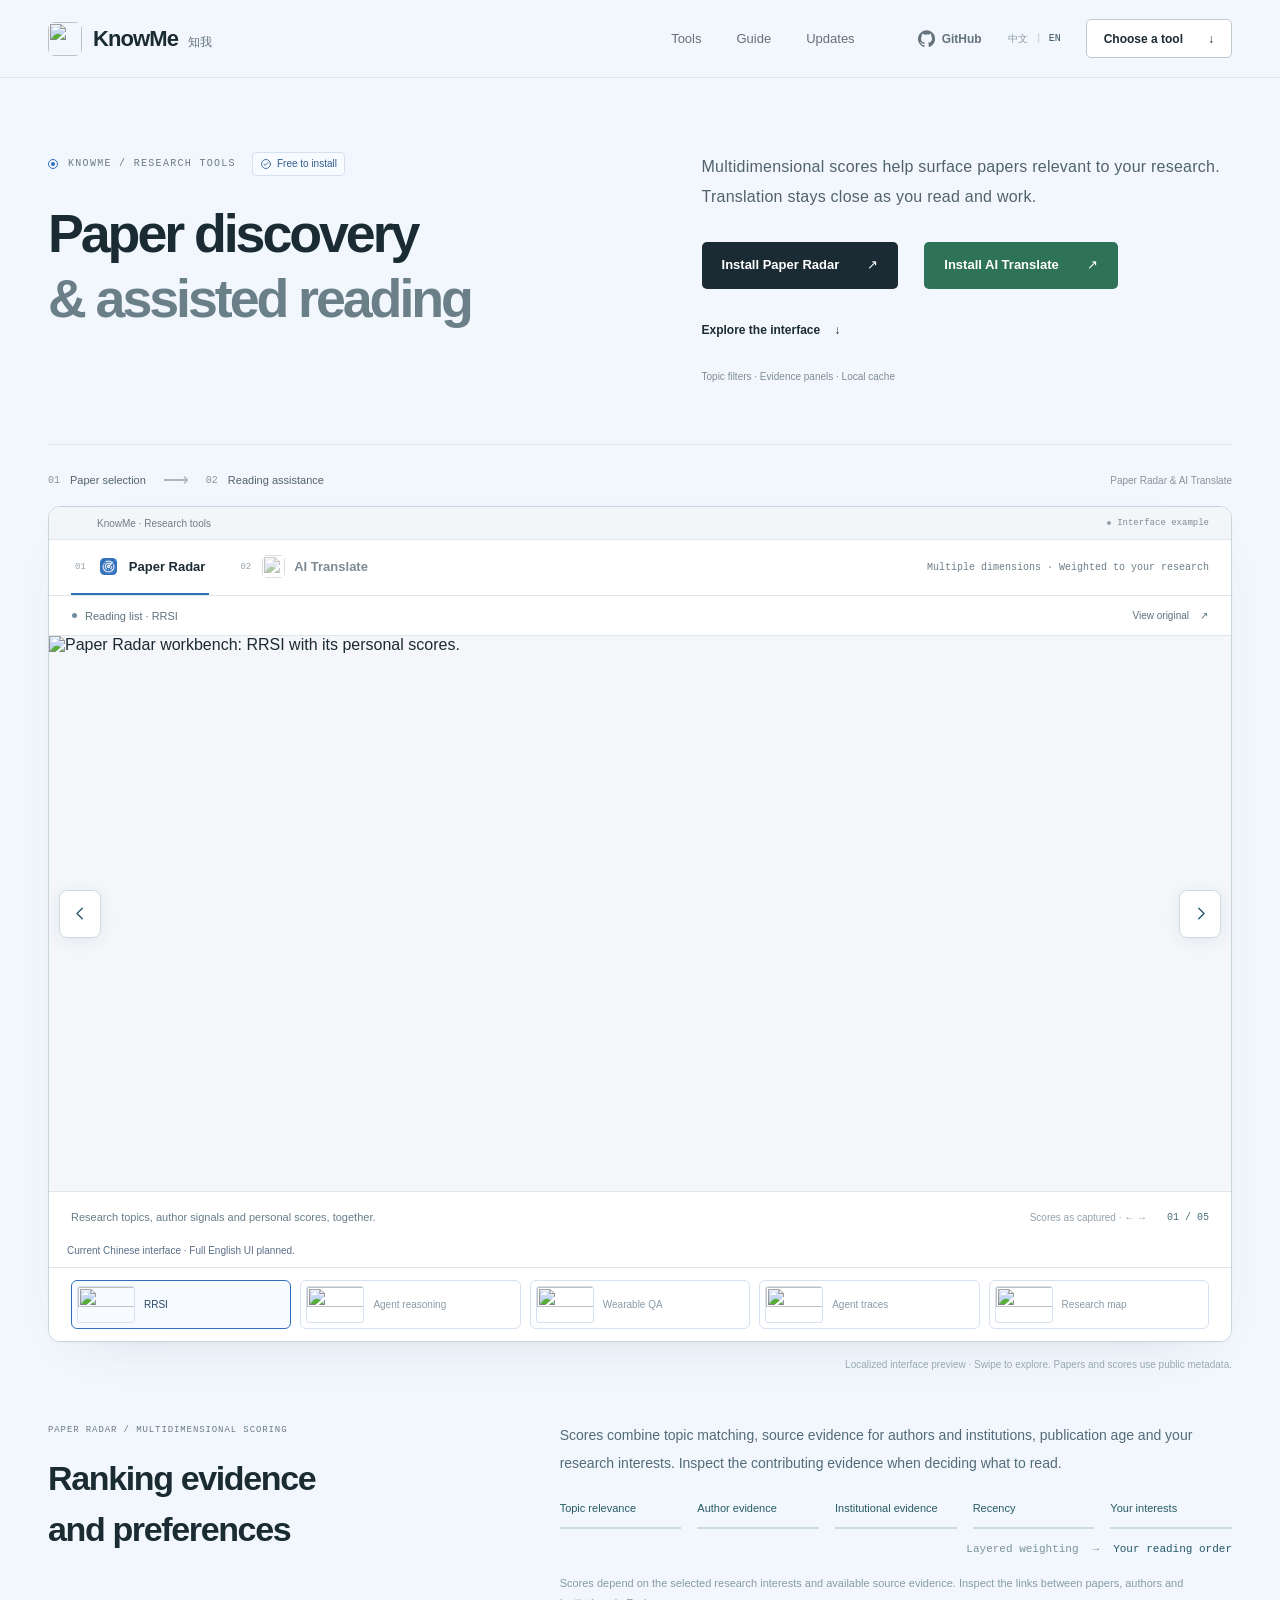
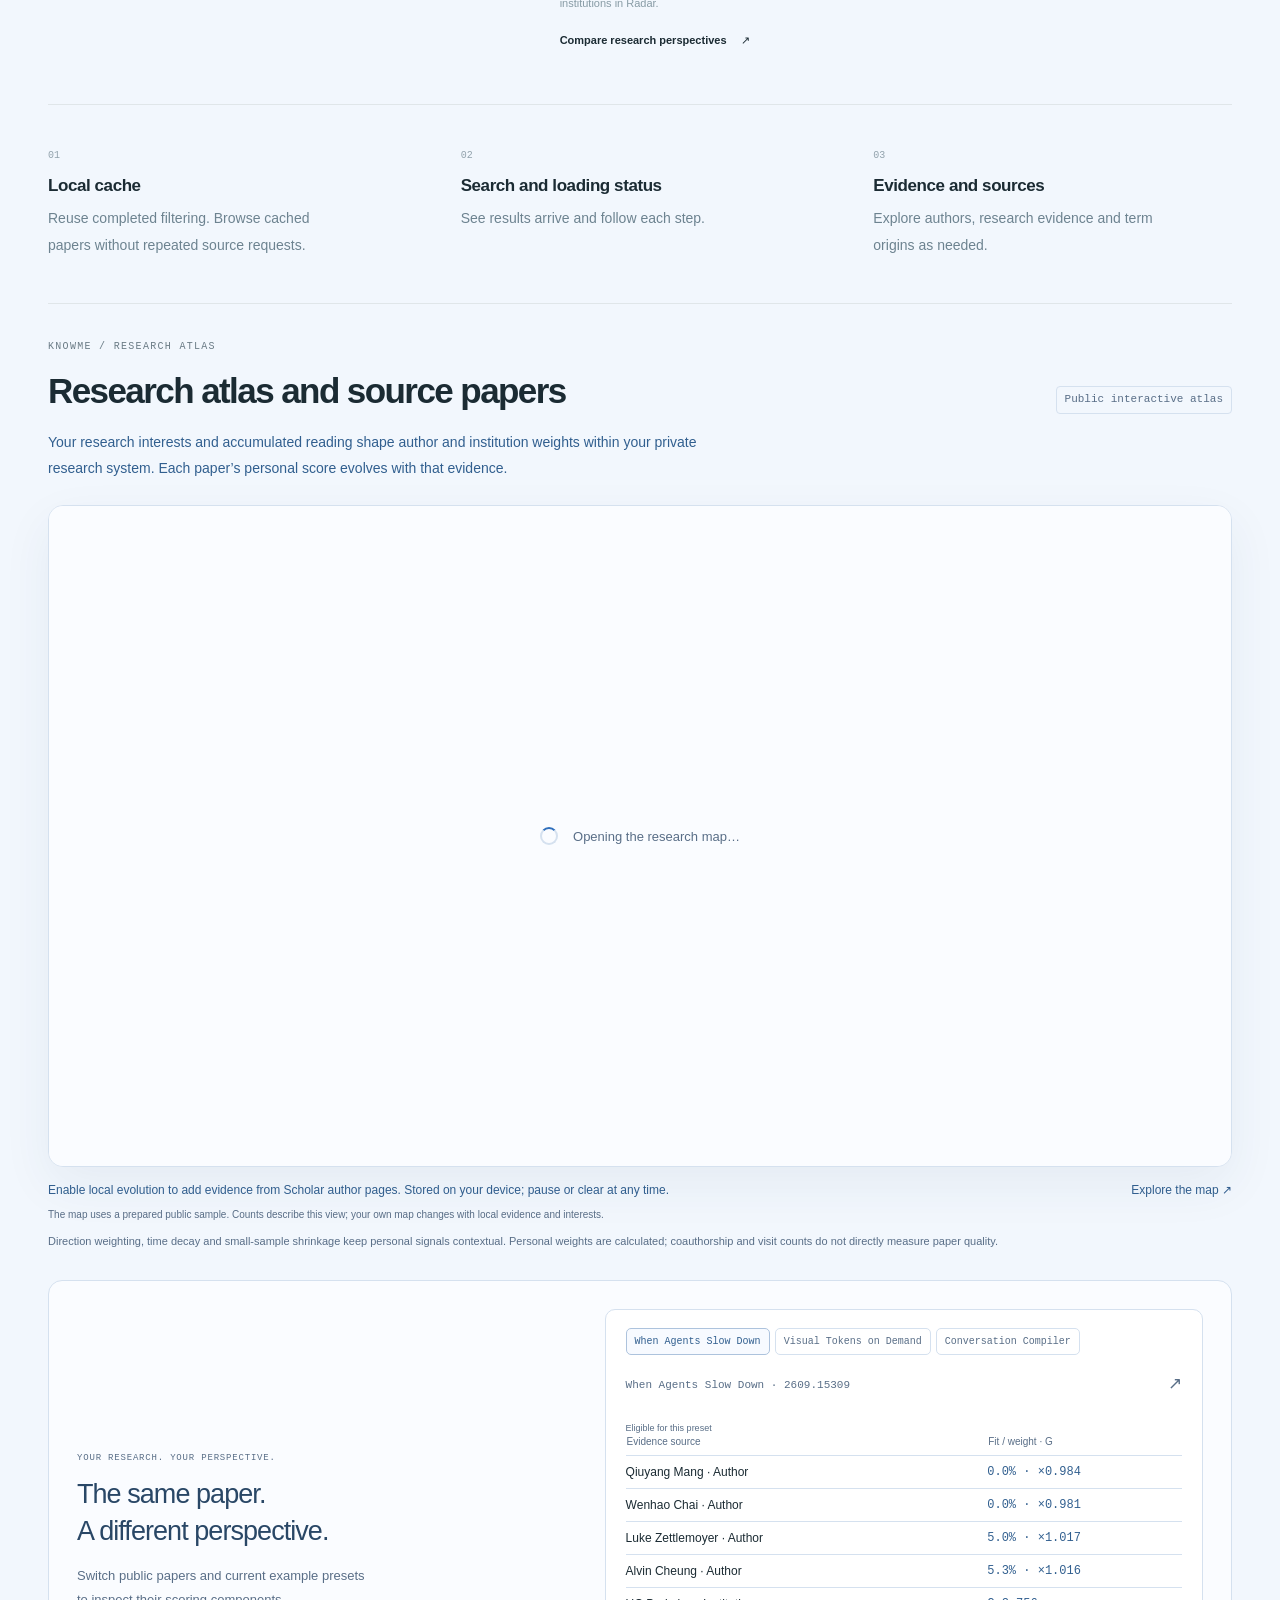
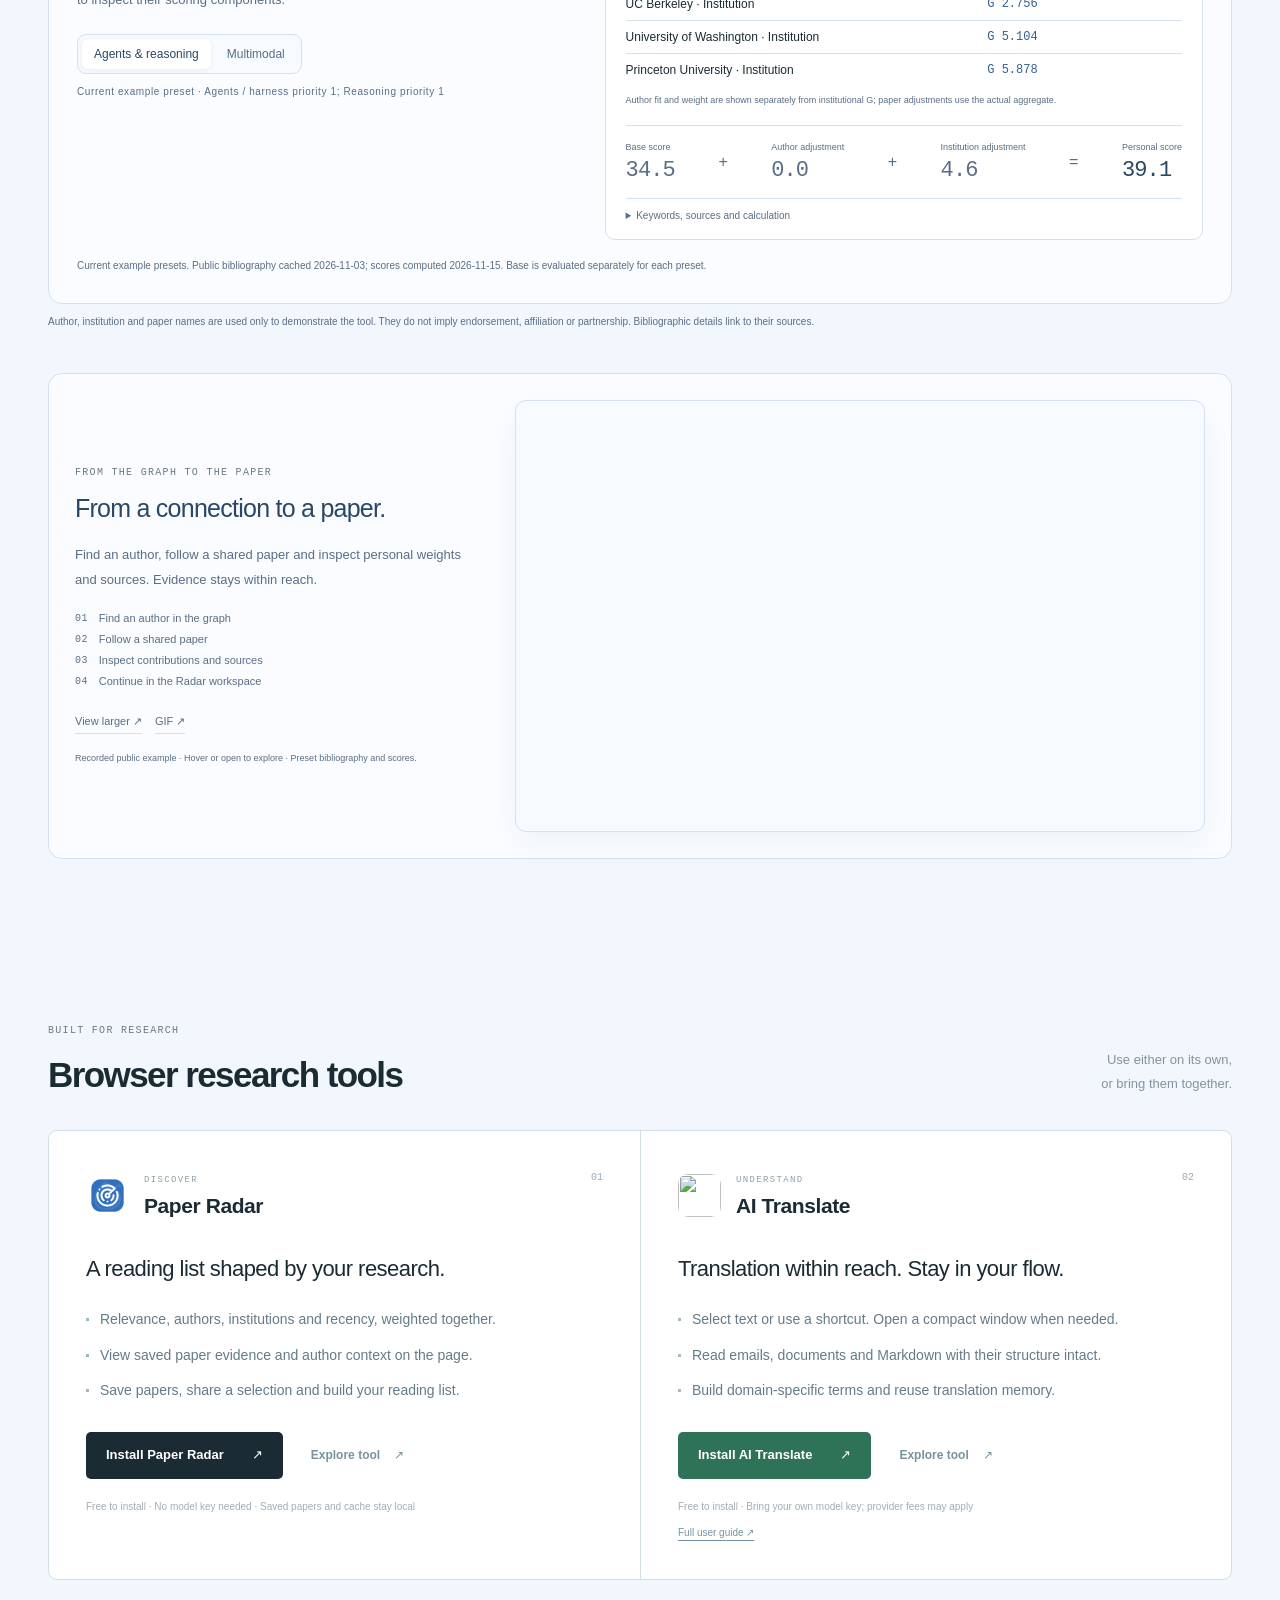
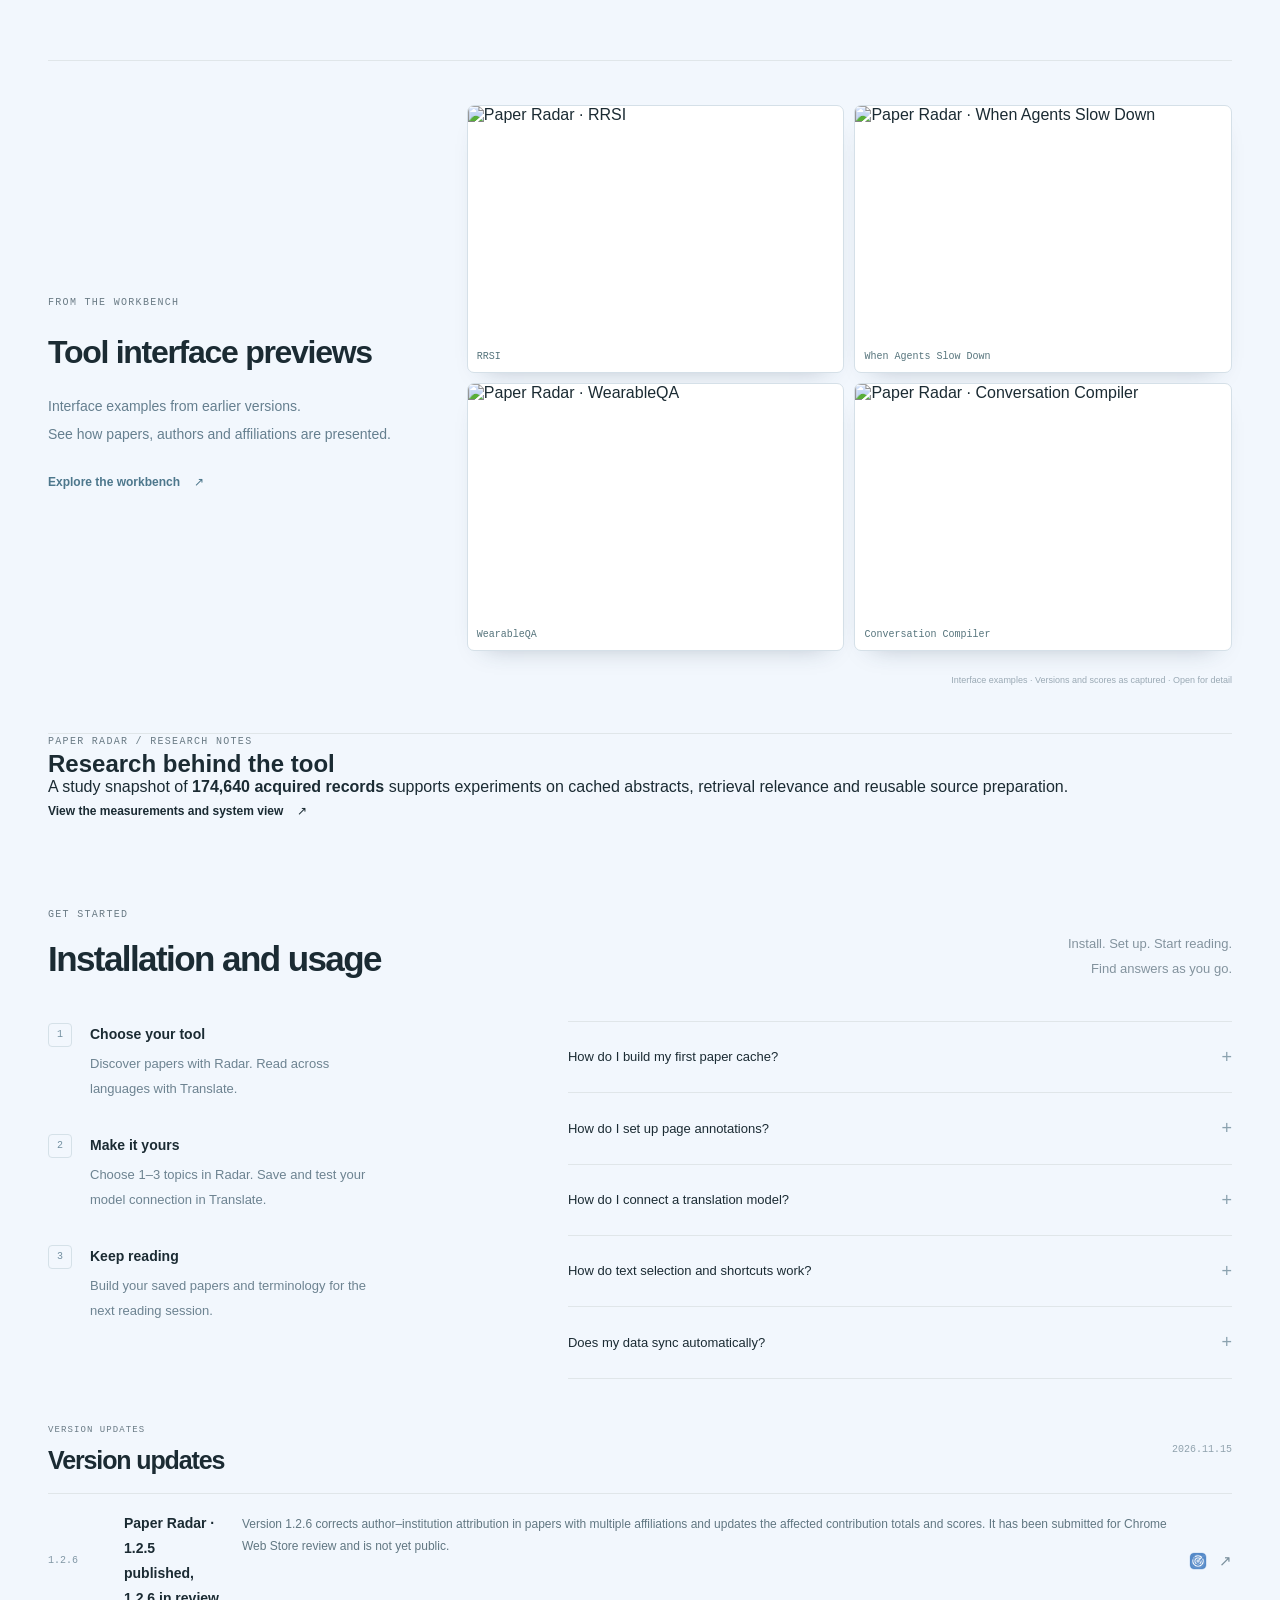
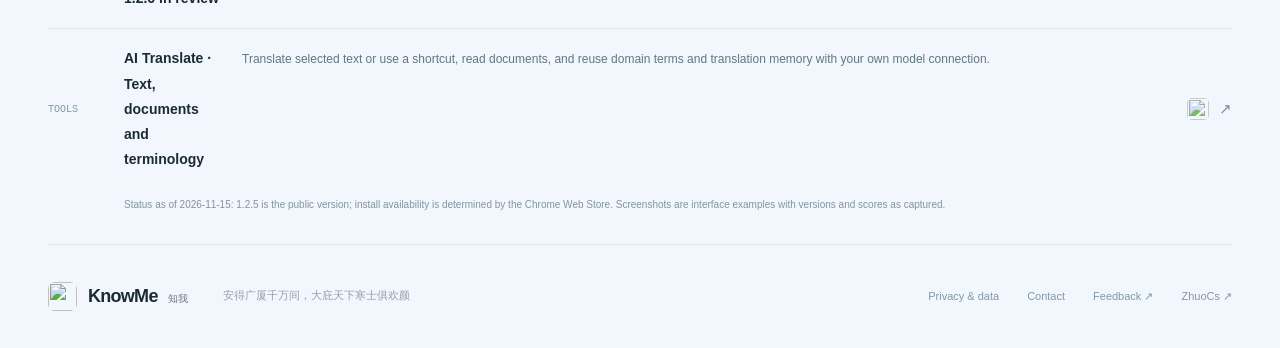
==== commit 725a38c6: "Add selected Paper Radar research results" ====
--- a/en/index.html
+++ b/en/index.html
@@ -24,6 +24,7 @@
   <link rel="stylesheet" href="../style.css?v=20261110-copy-v32">
   <script src="../app.js?v=20261115-radar126" defer></script>
   <script src="../assets/atlas-motion.js?v=20261023-clarity1" defer></script>
+  <link rel="stylesheet" href="../assets/research-evidence-v54.css">
 </head>
 <body class="copy-refresh-home">
   <a class="skip-link" href="#main">Skip to content</a>
@@ -196,6 +197,17 @@
 
     <section class="real-view shell" aria-labelledby="real-title"><div class="real-copy"><p class="eyebrow">FROM THE WORKBENCH</p><h2 id="real-title">Tool interface previews</h2><p>Interface examples from earlier versions.<br>See how papers, authors and affiliations are presented.</p><button class="text-link" type="button" data-open-demo="radar">Explore the workbench <span aria-hidden="true">↗</span></button></div><figure class="paper-capture-grid"><a href="../assets/radar-rrsi-en.png?v=20261024-gallery" target="_blank" rel="noopener noreferrer"><img src="../assets/radar-rrsi-en.webp?v=20261024-gallery" alt="Paper Radar · RRSI" width="1280" height="800" loading="lazy"><span>RRSI</span></a><a href="../assets/radar-agents-en.png?v=20261024-gallery" target="_blank" rel="noopener noreferrer"><img src="../assets/radar-agents-en.webp?v=20261024-gallery" alt="Paper Radar · When Agents Slow Down" width="1280" height="800" loading="lazy"><span>When Agents Slow Down</span></a><a href="../assets/radar-wearableqa-en.png?v=20261024-gallery" target="_blank" rel="noopener noreferrer"><img src="../assets/radar-wearableqa-en.webp?v=20261024-gallery" alt="Paper Radar · WearableQA" width="1280" height="800" loading="lazy"><span>WearableQA</span></a><a href="../assets/radar-conversation-en.png?v=20261024-gallery" target="_blank" rel="noopener noreferrer"><img src="../assets/radar-conversation-en.webp?v=20261024-gallery" alt="Paper Radar · Conversation Compiler" width="1280" height="800" loading="lazy"><span>Conversation Compiler</span></a><figcaption>Interface examples · Versions and scores as captured · Open for detail</figcaption></figure></section>
 
+        <!-- knowme-research-evidence-v54:start -->
+    <section class="research-brief shell" aria-labelledby="research-brief-title">
+      <div>
+        <p class="eyebrow">PAPER RADAR / RESEARCH NOTES</p>
+        <h2 id="research-brief-title">Research behind the tool</h2>
+        <p>A study snapshot of <strong>174,640 acquired records</strong> supports experiments on cached abstracts, retrieval relevance and reusable source preparation.</p>
+      </div>
+      <a class="text-link" href="radar/#research-evidence">View the measurements and system view <span aria-hidden="true">↗</span></a>
+    </section>
+    <!-- knowme-research-evidence-v54:end -->
+
     <section class="guide-section shell" id="guide" aria-labelledby="guide-title"><div class="section-heading"><div><p class="eyebrow">GET STARTED</p><h2 id="guide-title">Installation and usage</h2></div><p>Install. Set up. Start reading.<br>Find answers as you go.</p></div><div class="guide-grid"><div class="quick-start"><div><span>1</span><p><strong>Choose your tool</strong><span>Discover papers with Radar. Read across languages with Translate.</span></p></div><div><span>2</span><p><strong>Make it yours</strong><span>Choose 1–3 topics in Radar. Save and test your model connection in Translate.</span></p></div><div><span>3</span><p><strong>Keep reading</strong><span>Build your saved papers and terminology for the next reading session.</span></p></div></div><div class="faq-list">
       <details><summary>How do I build my first paper cache?<span aria-hidden="true">+</span></summary><p>Choose your topics and run an online refresh. Then use cache-only mode to revisit the same date range and filters. Cache-only mode does not contact arXiv; refresh online for the latest papers.</p></details>
       <details><summary>How do I set up page annotations?<span aria-hidden="true">+</span></summary><p>Author profiles and Scholar search / arXiv details have separate controls. Compact mode keeps the KnowMe button and hides long status text and author coloring. Annotations use local records and a limited bundled index; a missing match does not imply a paper is unimportant.</p></details>
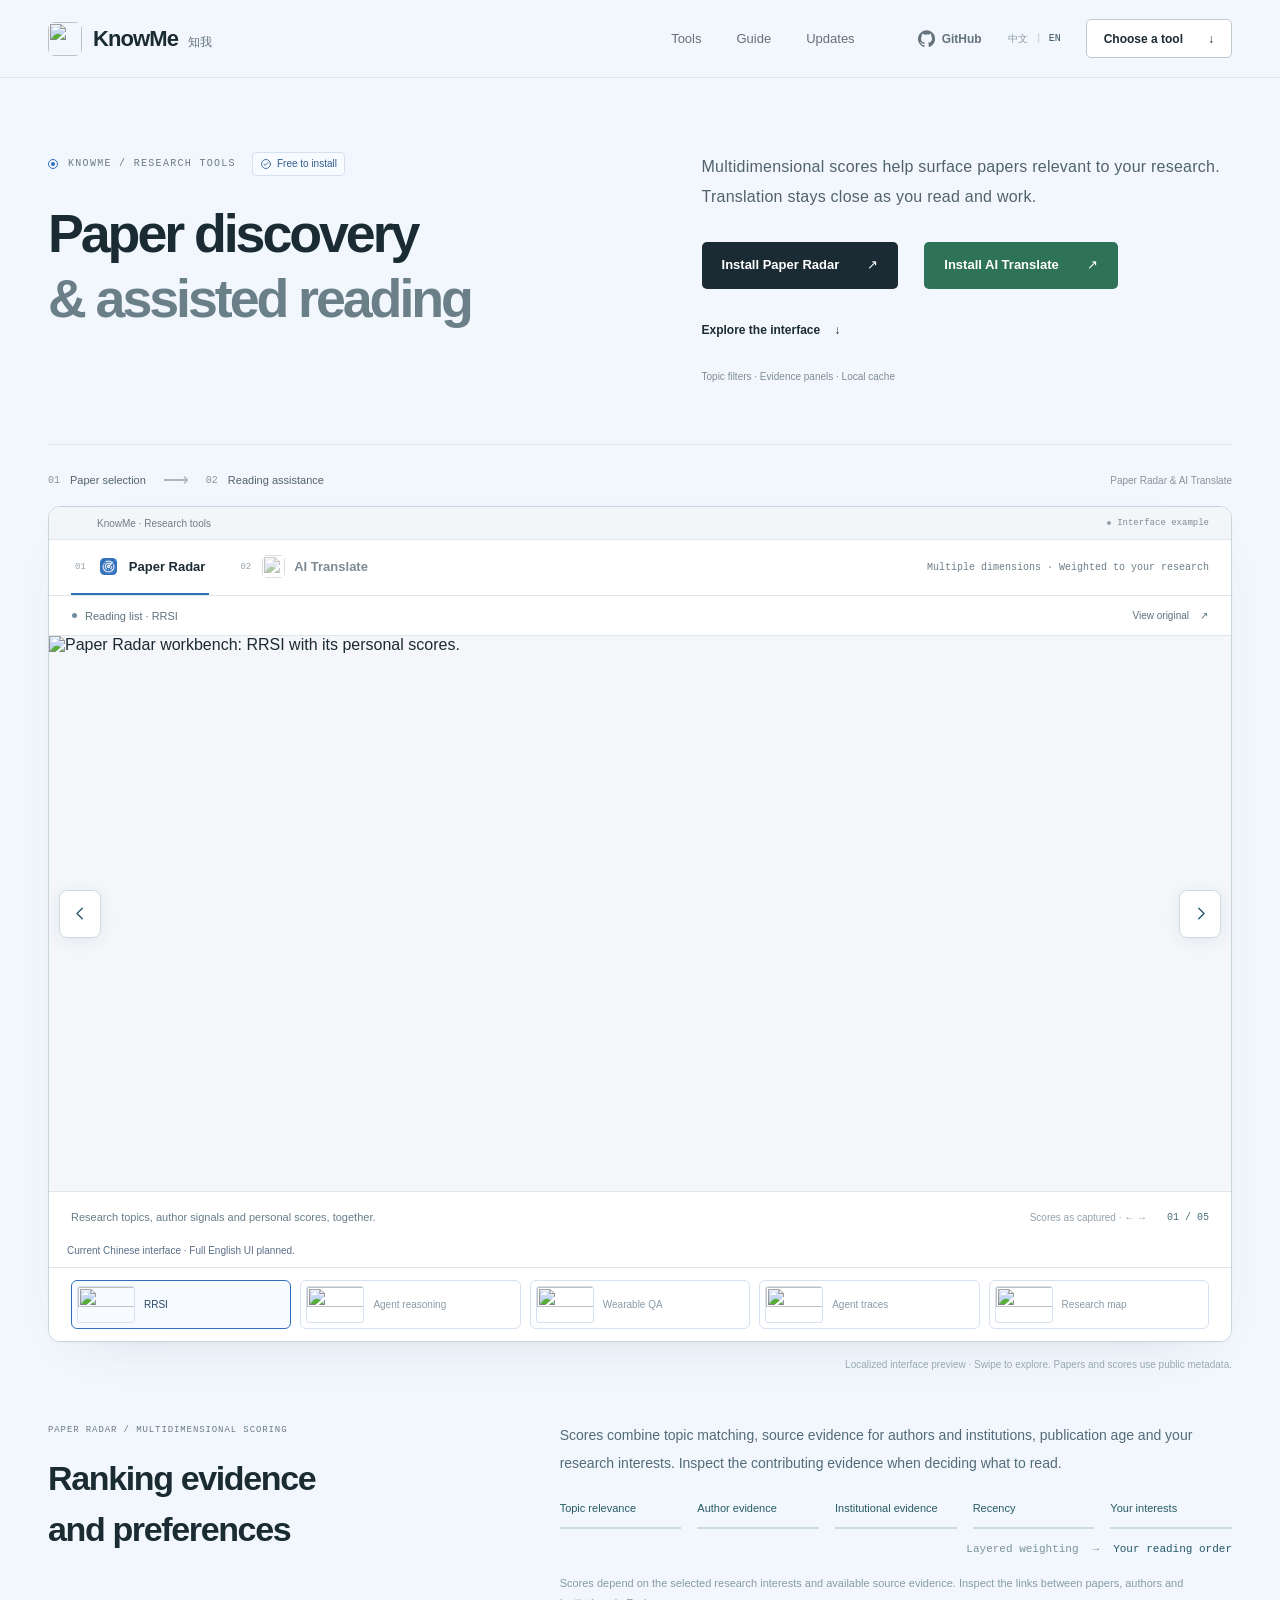
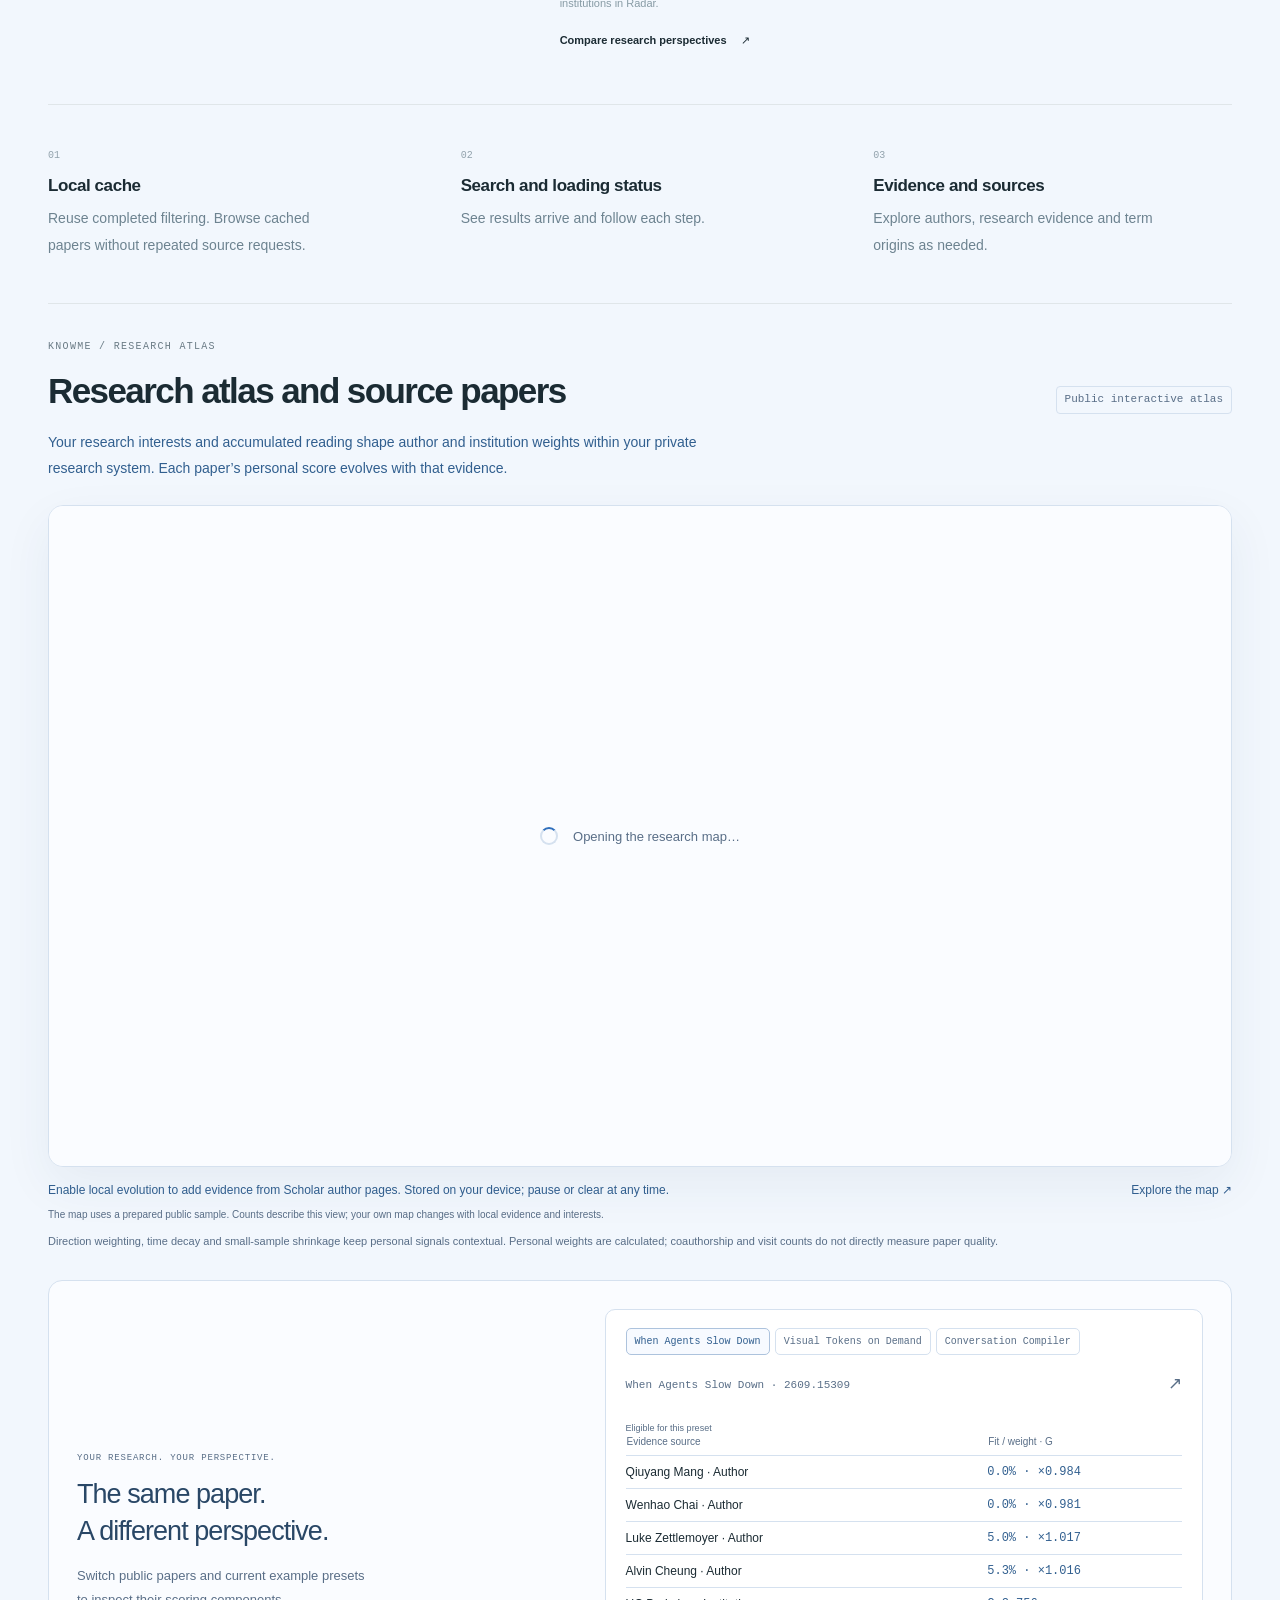
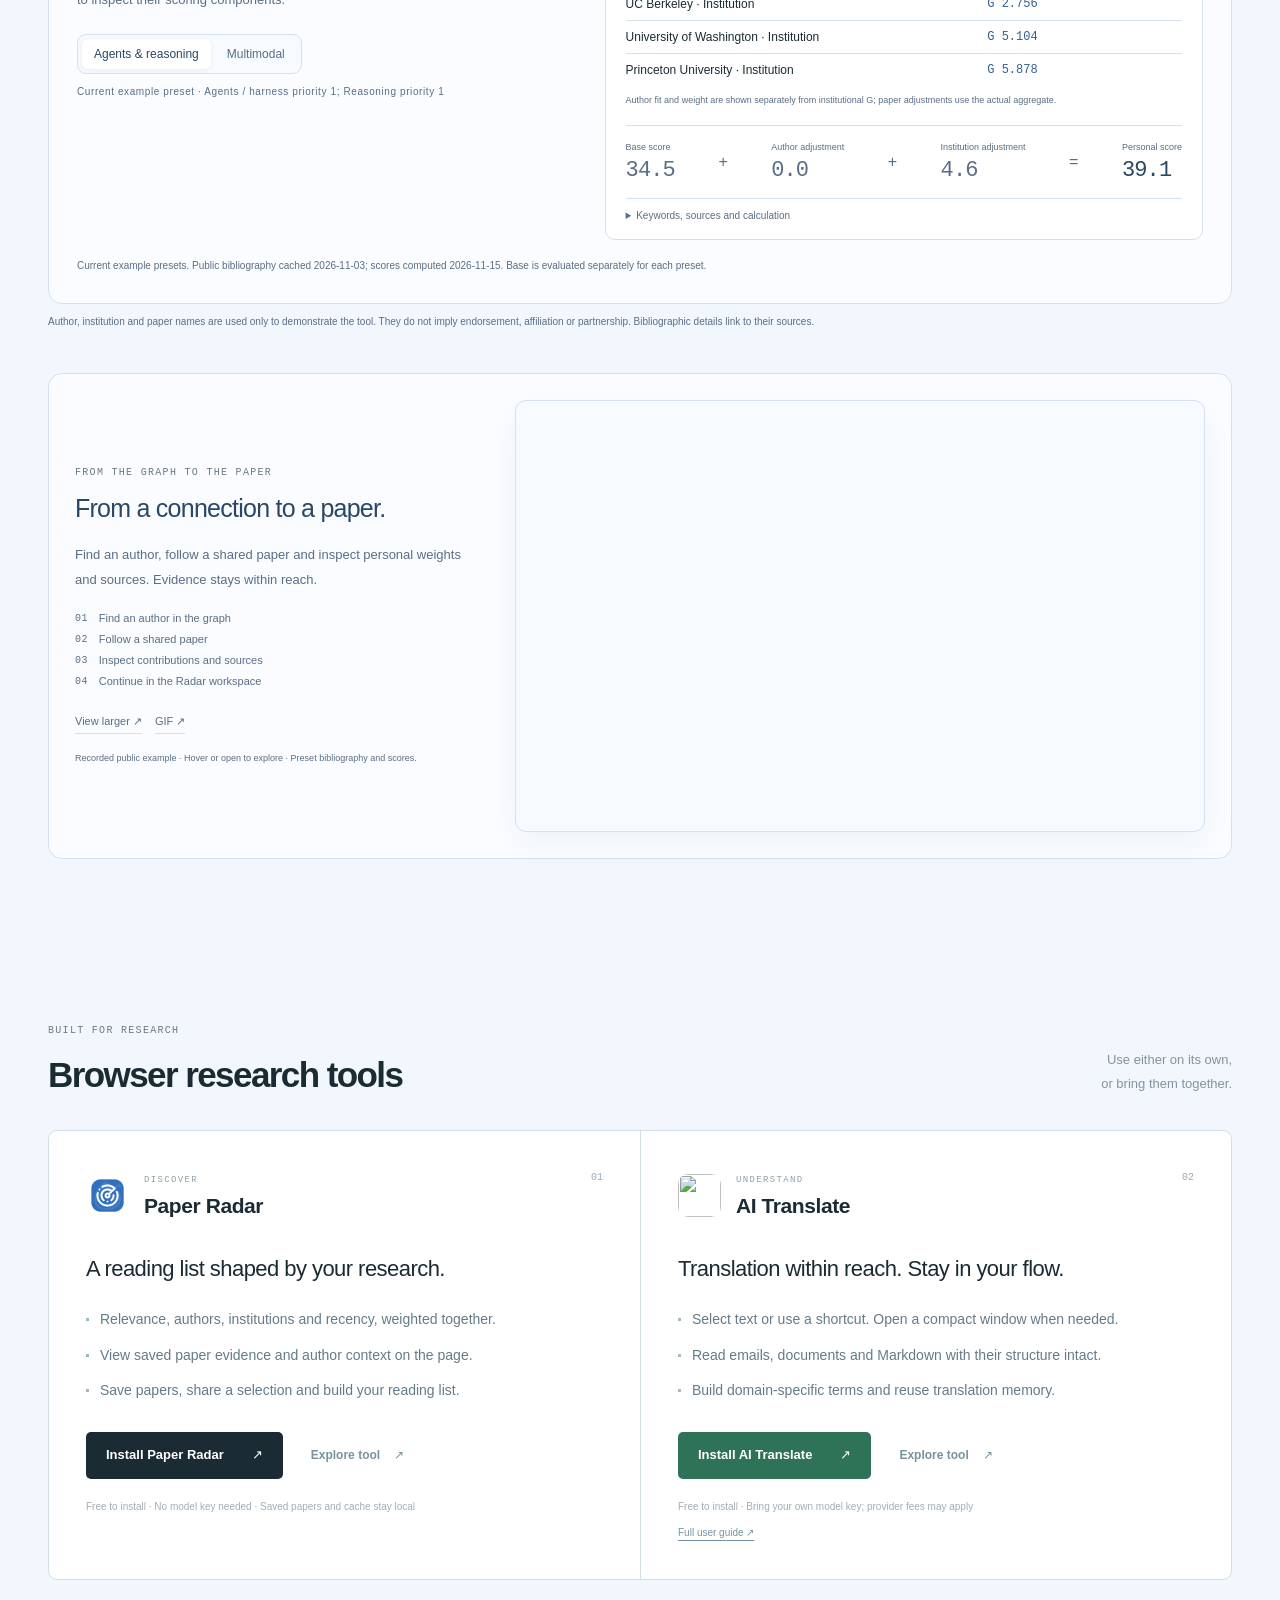
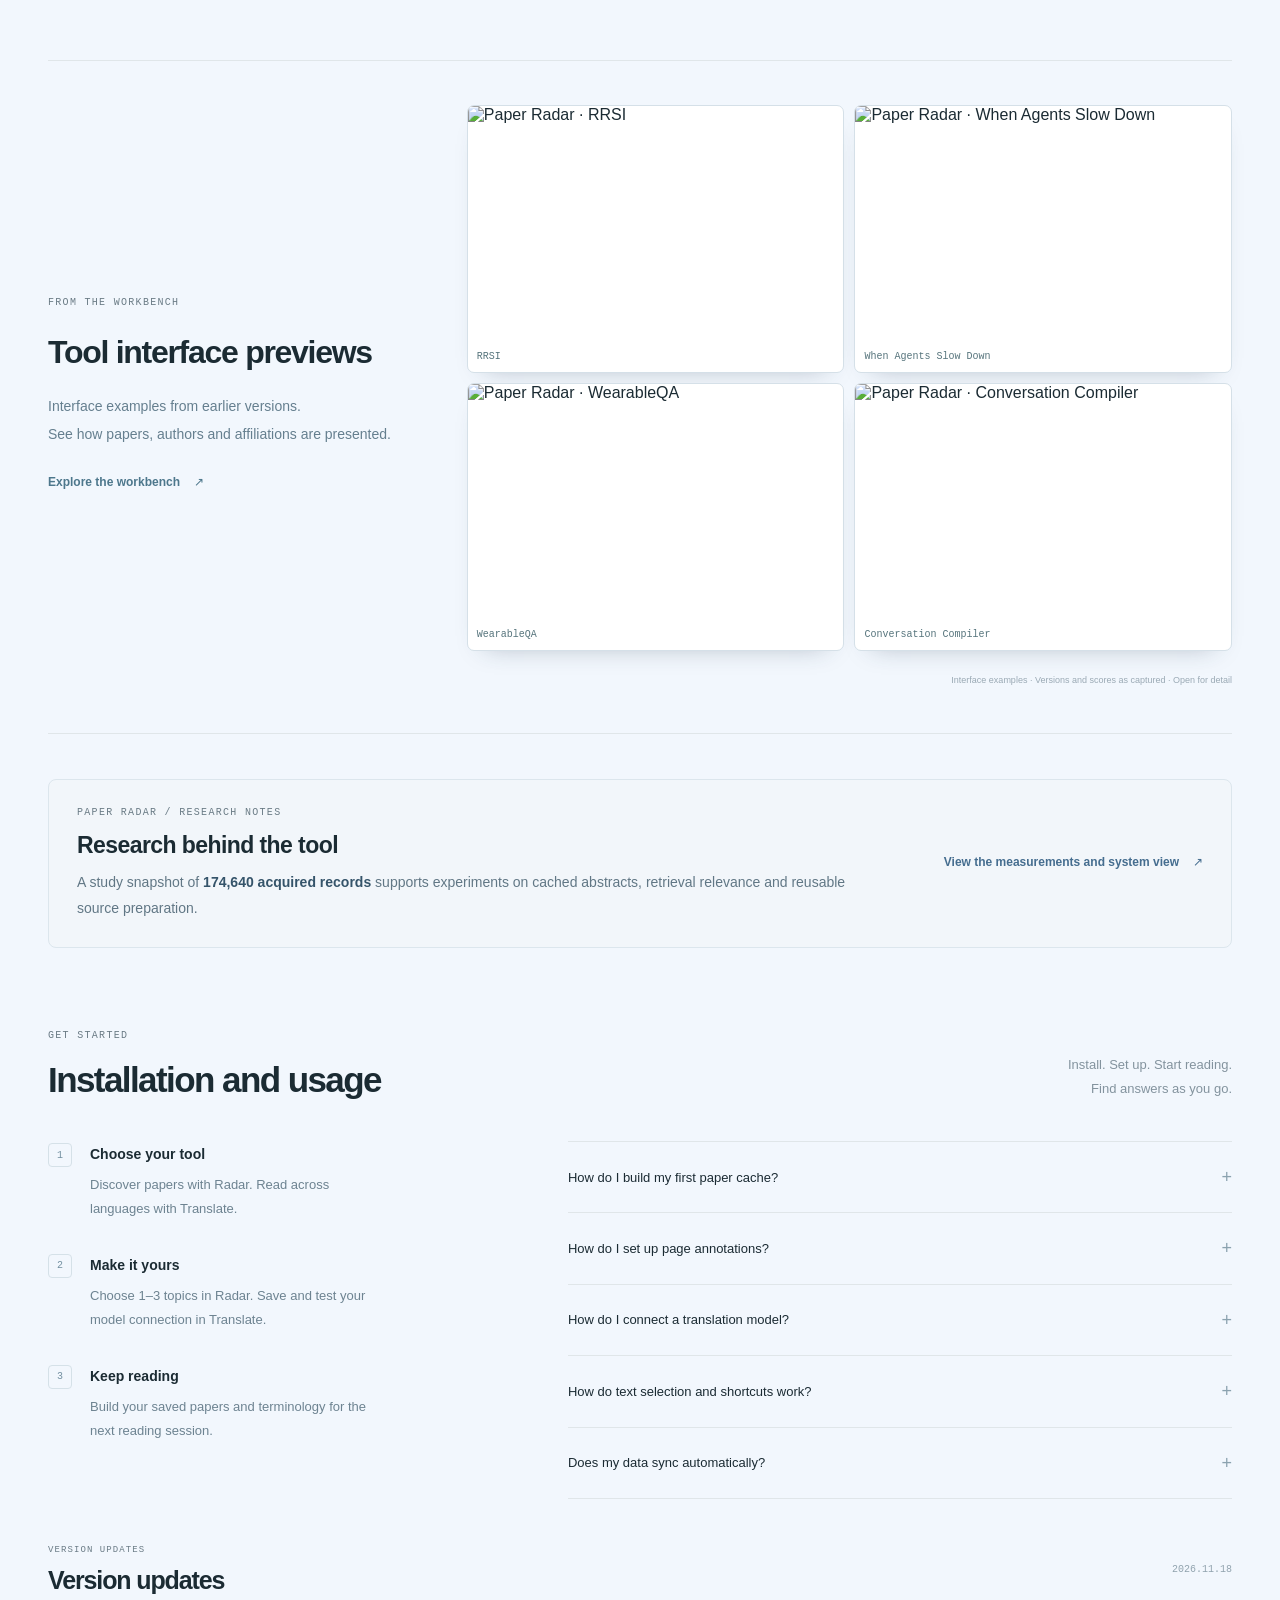
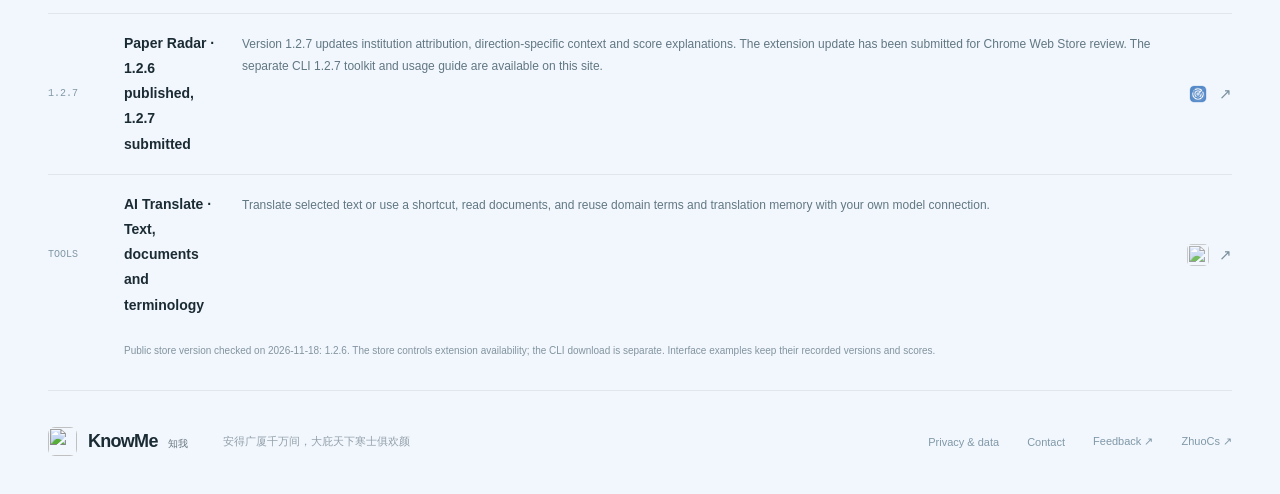
==== commit 996a9cfa: "Refresh English homepage release status" ====
--- a/en/index.html
+++ b/en/index.html
@@ -216,7 +216,7 @@
       <details><summary>Does my data sync automatically?<span aria-hidden="true">+</span></summary><p>Saved papers, cache, personal terms and history stay in the current browser and do not sync through your Google account. Export a backup before changing devices, browser profiles or uninstalling. Your chosen model service processes translations and connection tests.</p></details>
     </div></div></section>
 
-    <section class="updates-section shell" id="updates" aria-labelledby="updates-title"><div class="section-heading"><div><p class="eyebrow">VERSION UPDATES</p><h2 id="updates-title">Version updates</h2></div><span class="updated-date">2026.11.15</span></div><a class="update-row" href="https://chromewebstore.google.com/detail/aneomkhamcijmfmeeegocbknklflilof?hl=en" target="_blank" rel="noopener noreferrer" aria-label="View Paper Radar in the Chrome Web Store"><span class="release-version">1.2.6</span><div><h3>Paper Radar · 1.2.5 published, 1.2.6 in review</h3><p>Version 1.2.6 corrects author–institution attribution in papers with multiple affiliations and updates the affected contribution totals and scores. It has been submitted for Chrome Web Store review and is not yet public.</p></div><span class="update-destination"><img src="../assets/radar.png" alt="" width="30" height="30"><span class="update-arrow" aria-hidden="true">↗</span></span></a><a class="update-row" href="https://chromewebstore.google.com/detail/ggbnigoglmfkdfmjggiifmfoinncblgm?hl=en" target="_blank" rel="noopener noreferrer" aria-label="View AI Translate in the Chrome Web Store"><span class="release-version">TOOLS</span><div><h3>AI Translate · Text, documents and terminology</h3><p>Translate selected text or use a shortcut, read documents, and reuse domain terms and translation memory with your own model connection.</p></div><span class="update-destination"><img src="../assets/translate.png" alt="" width="30" height="30"><span class="update-arrow" aria-hidden="true">↗</span></span></a><p class="update-note">Status as of 2026-11-15: 1.2.5 is the public version; install availability is determined by the Chrome Web Store. Screenshots are interface examples with versions and scores as captured.</p></section>
+    <section class="updates-section shell" id="updates" aria-labelledby="updates-title"><div class="section-heading"><div><p class="eyebrow">VERSION UPDATES</p><h2 id="updates-title">Version updates</h2></div><span class="updated-date">2026.11.18</span></div><a class="update-row" href="https://chromewebstore.google.com/detail/aneomkhamcijmfmeeegocbknklflilof?hl=en" target="_blank" rel="noopener noreferrer" aria-label="View Paper Radar in the Chrome Web Store"><span class="release-version">1.2.7</span><div><h3>Paper Radar · 1.2.6 published, 1.2.7 submitted</h3><p>Version 1.2.7 updates institution attribution, direction-specific context and score explanations. The extension update has been submitted for Chrome Web Store review. The separate CLI 1.2.7 toolkit and usage guide are available on this site.</p></div><span class="update-destination"><img src="../assets/radar.png" alt="" width="30" height="30"><span class="update-arrow" aria-hidden="true">↗</span></span></a><a class="update-row" href="https://chromewebstore.google.com/detail/ggbnigoglmfkdfmjggiifmfoinncblgm?hl=en" target="_blank" rel="noopener noreferrer" aria-label="View AI Translate in the Chrome Web Store"><span class="release-version">TOOLS</span><div><h3>AI Translate · Text, documents and terminology</h3><p>Translate selected text or use a shortcut, read documents, and reuse domain terms and translation memory with your own model connection.</p></div><span class="update-destination"><img src="../assets/translate.png" alt="" width="30" height="30"><span class="update-arrow" aria-hidden="true">↗</span></span></a><p class="update-note">Public store version checked on 2026-11-18: 1.2.6. The store controls extension availability; the CLI download is separate. Interface examples keep their recorded versions and scores.</p></section>
   </main>
   <footer class="site-footer shell"><a class="brand" href="#top"><img src="../assets/knowme.svg" width="30" height="30" alt=""><span>KnowMe<span class="brand-en">知我</span></span></a><p class="footer-quote" lang="zh-CN">安得广厦千万间，大庇天下寒士俱欢颜</p><div><button type="button" id="open-privacy">Privacy &amp; data</button><span class="contact-entry"><button type="button" aria-describedby="contact-email">Contact</button><span class="contact-email" id="contact-email" role="tooltip">hackerchenzhuo@gmail.com</span></span><a href="https://github.com/hackerchenzhuo/knowme-research-ai/issues" target="_blank" rel="noopener noreferrer">Feedback <span aria-hidden="true">↗</span></a><a href="https://github.com/hackerchenzhuo" target="_blank" rel="noopener noreferrer">ZhuoCs <span aria-hidden="true">↗</span></a></div></footer>
   <dialog class="privacy-dialog" id="privacy-dialog" aria-labelledby="privacy-title"><button class="dialog-close" type="button" id="close-privacy" aria-label="Close privacy information">×</button><p class="eyebrow">PRIVACY, IN PLAIN WORDS</p><h2 id="privacy-title">Privacy and data use</h2><p>This page uses public papers and prewritten examples. Interactions affect only this page, with no model calls or access to extension data, your clipboard or browsing history.</p><h3>Paper Radar</h3><p>Cache, saved papers and settings stay in the current browser. Searches and updates you start access public scholarly sources such as arXiv. Page annotations use local records and a limited bundled index.</p><h3>AI Translate</h3><p>Model connections, personal terms and translation history stay locally. Translations and connection tests send requests to your chosen model service and use its allowance. Export important memory regularly.</p><p class="privacy-foot">See each privacy policy for data uses, permissions and controls.</p><div class="privacy-doc-links"><a href="../radar-privacy.html#english">Paper Radar privacy ↗</a><a href="../privacy.html#english">AI Translate privacy ↗</a></div></dialog>
--- a/assets/research-evidence-v54.css
+++ b/assets/research-evidence-v54.css
@@ -0,0 +1,47 @@
+/* Additive styles for the English research section; existing tools are unchanged. */
+.research-evidence,.research-brief{color:var(--ink,#1b2b33);scroll-margin-top:90px}
+.research-evidence{padding-block:48px 8px}
+.research-evidence-heading{max-width:800px;margin-bottom:24px}
+.research-evidence-heading h2,.research-brief h2{font-size:26px;font-weight:550;line-height:1.35;letter-spacing:-.025em;margin:9px 0 12px}
+.research-evidence-heading>p:last-child,.research-brief p:not(.eyebrow){font-size:14px;line-height:1.85;color:#617785;margin:0}
+.research-evidence strong,.research-brief strong{font-weight:550;color:#35546a}
+.research-measures{display:grid;grid-template-columns:repeat(3,minmax(0,1fr));gap:16px}
+.research-measure{padding:22px 21px 19px;border:1px solid #dce6ed;border-radius:8px;background:#f2f6fa;min-width:0}
+.research-measure h3{font-size:14px;font-weight:550;line-height:1.5;margin:0;color:#3a566a}
+.research-measure .research-value{font-size:29px;font-weight:500;letter-spacing:-.025em;line-height:1.25;color:#456d8f;margin:15px 0 12px;font-variant-numeric:tabular-nums;white-space:nowrap}
+.research-value span{font-size:.72em;font-weight:400}
+.research-measure>p:not(.research-value){font-size:13px;line-height:1.75;margin:0;color:#526a7b}
+.research-measure>p.research-scope{font-size:11px;line-height:1.75;color:#728491;margin-top:14px;padding-top:12px;border-top:1px solid #dce6ed}
+.research-methods,.research-system{border-bottom:1px solid #dfe7ec}
+.research-methods{margin-top:20px}
+.research-methods summary,.research-system summary{font-size:13px;line-height:1.7;font-weight:500;color:#44657c;cursor:pointer;padding:15px 0;list-style:revert}
+.research-methods summary:focus-visible,.research-system summary:focus-visible,.research-system-scroll:focus-visible{outline:2px solid #7095b2;outline-offset:5px;border-radius:2px}
+.research-methods>div{padding:0 0 12px;max-width:950px}
+.research-methods p{font-size:12px;line-height:1.85;color:#617785;margin:0 0 12px}
+.research-handoff{display:flex;align-items:center;justify-content:space-between;gap:28px;padding:28px 0 14px}
+.research-handoff>div{max-width:760px}
+.research-handoff h3{font-size:16px;font-weight:550;line-height:1.5;margin:0 0 8px}
+.research-handoff p{font-size:13px;line-height:1.85;color:#617785;margin:0}
+.research-handoff>.text-link{flex:0 0 auto;color:#456d8f}
+.research-system figure{margin:0 0 20px;padding:16px;border:1px solid #dfe7ec;border-radius:8px;background:#fff}
+.research-system-scroll{overflow-x:auto;overscroll-behavior-inline:contain;-webkit-overflow-scrolling:touch}
+.research-system img{display:block;width:100%;min-width:740px;height:auto}
+.research-system figcaption{font-size:12px;line-height:1.8;color:#6b7e8d;margin-top:14px}
+.research-system figcaption a{color:#456d8f;text-decoration:underline;text-underline-offset:3px;white-space:nowrap}
+.research-brief{display:flex;align-items:center;justify-content:space-between;gap:36px;margin-top:45px;padding:25px 28px;border:1px solid #dce6ed;border-radius:8px;background:#f2f6fa}
+.research-brief>div{max-width:770px}
+.research-brief h2{font-size:23px;margin-bottom:9px}
+.research-brief>.text-link{flex:0 0 auto;color:#456d8f;font-size:12px}
+@media(max-width:1000px){.research-measures{gap:12px}.research-measure{padding:19px 16px}.research-measure .research-value{font-size:25px}.research-handoff,.research-brief{align-items:flex-start;flex-direction:column;gap:16px}.research-brief>.text-link{font-size:12px}}
+@media(max-width:700px){.research-evidence{padding-top:34px}.research-evidence-heading h2{font-size:24px}.research-evidence-heading>p:last-child{font-size:13px}.research-measures{grid-template-columns:1fr;gap:12px}.research-measure{padding:20px}.research-measure .research-value{font-size:28px;margin:10px 0}.research-measure>p.research-scope{margin-top:12px}.research-handoff{padding-top:23px}.research-system figure{padding:10px}.research-brief{margin-top:32px;padding:22px}.research-brief h2{font-size:22px}.research-brief p:not(.eyebrow){font-size:13px}}
+
+/* Append after the existing research-evidence-v54.css rules. */
+.research-cli-availability,.research-cli-note{font-size:13px;line-height:1.85;color:#617785;margin:0 0 17px;max-width:920px}
+.research-cli-availability{padding:13px 16px;background:#f2f6fa;border-left:2px solid #9bb5ca;border-radius:3px}
+.research-cli-command{max-width:100%;overflow-x:auto;white-space:pre;padding:17px 19px;margin:16px 0;border:1px solid #dce6ed;border-radius:7px;background:#f7f9fc;color:#35546a;font:12px/1.8 var(--mono,ui-monospace,monospace);tab-size:2}
+.research-cli-command code{font:inherit;white-space:inherit;background:none;padding:0}
+.research-cli p code{font:11px/1.7 var(--mono,ui-monospace,monospace);color:#456d8f;overflow-wrap:anywhere}
+.research-cli .research-handoff p+p{margin-top:12px}
+@media(max-width:700px){.research-cli-command{font-size:11px;padding:14px}.research-cli-availability,.research-cli-note{font-size:12px}}
+
+.research-cli-availability .button{font-size:12px;min-height:40px;padding:10px 15px;gap:20px}.research-cli-availability p{margin:10px 0 0;font-size:12px;line-height:1.7;color:#617785}
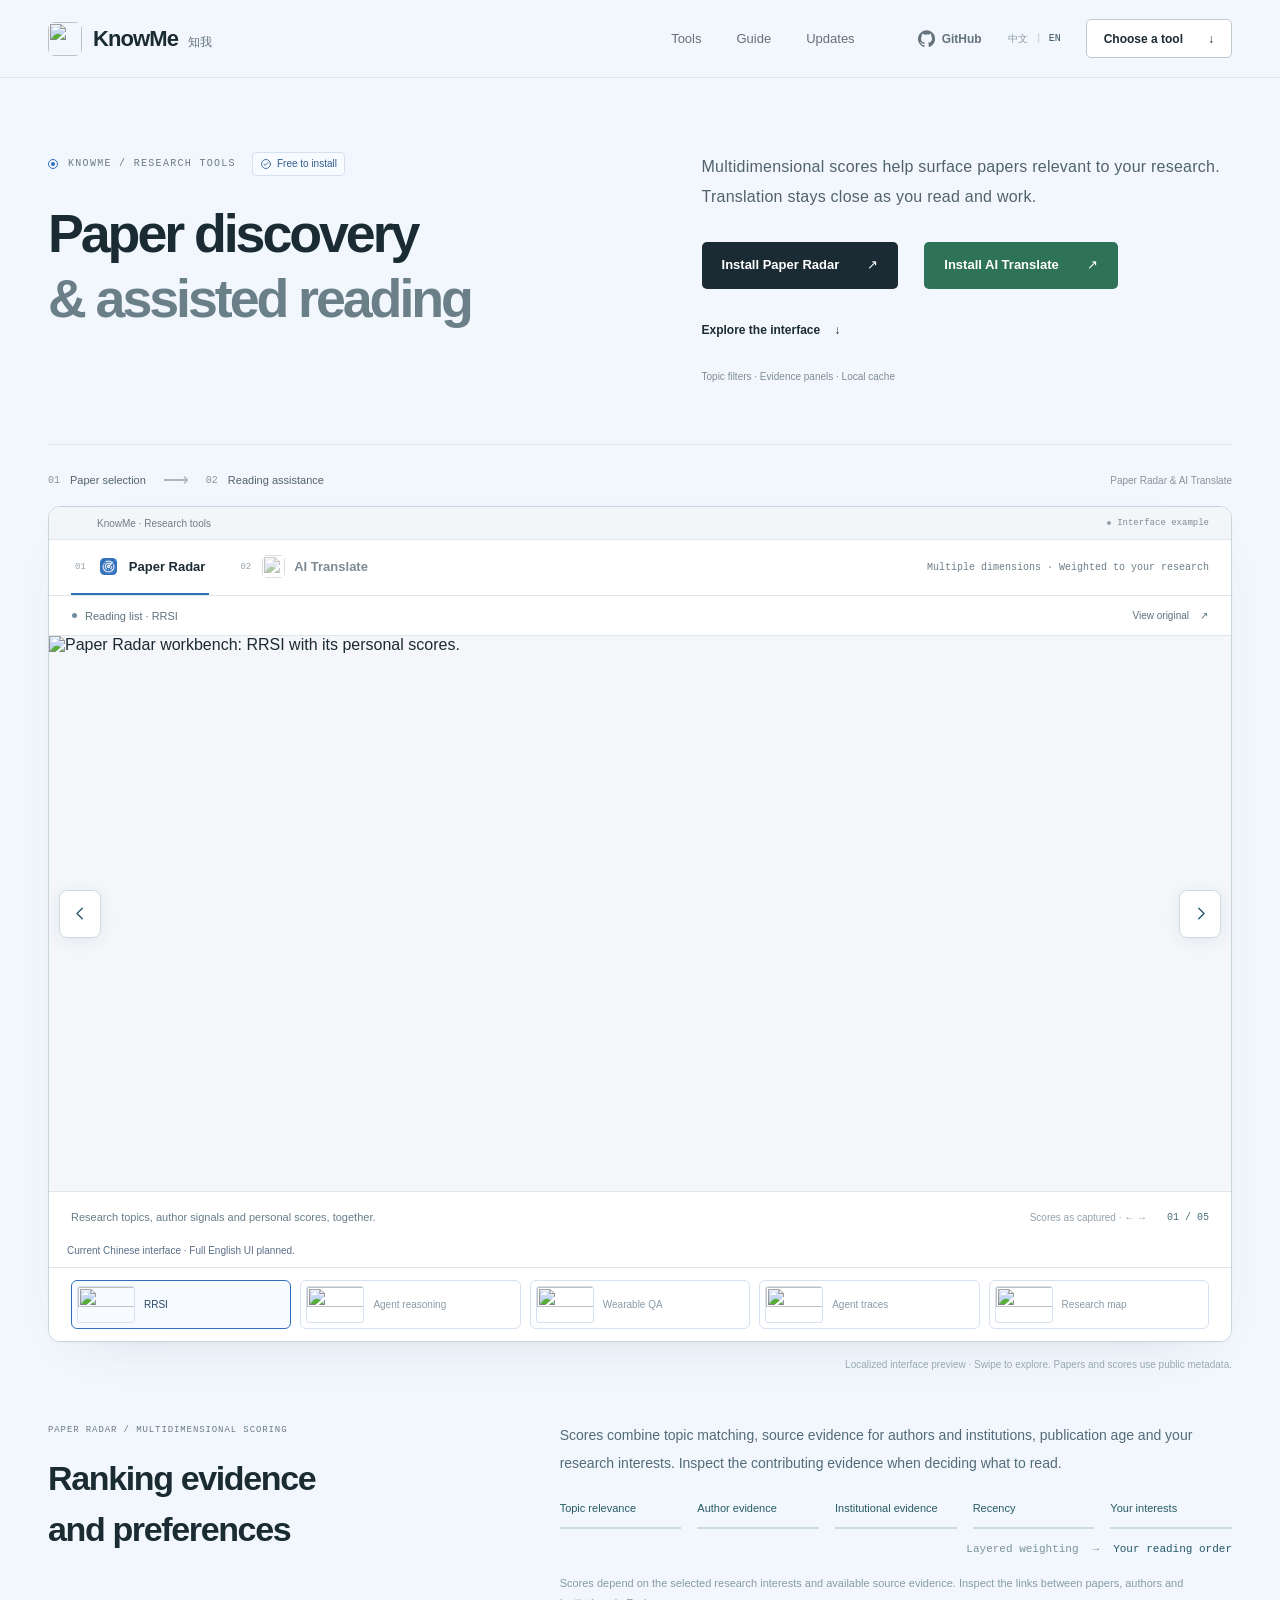
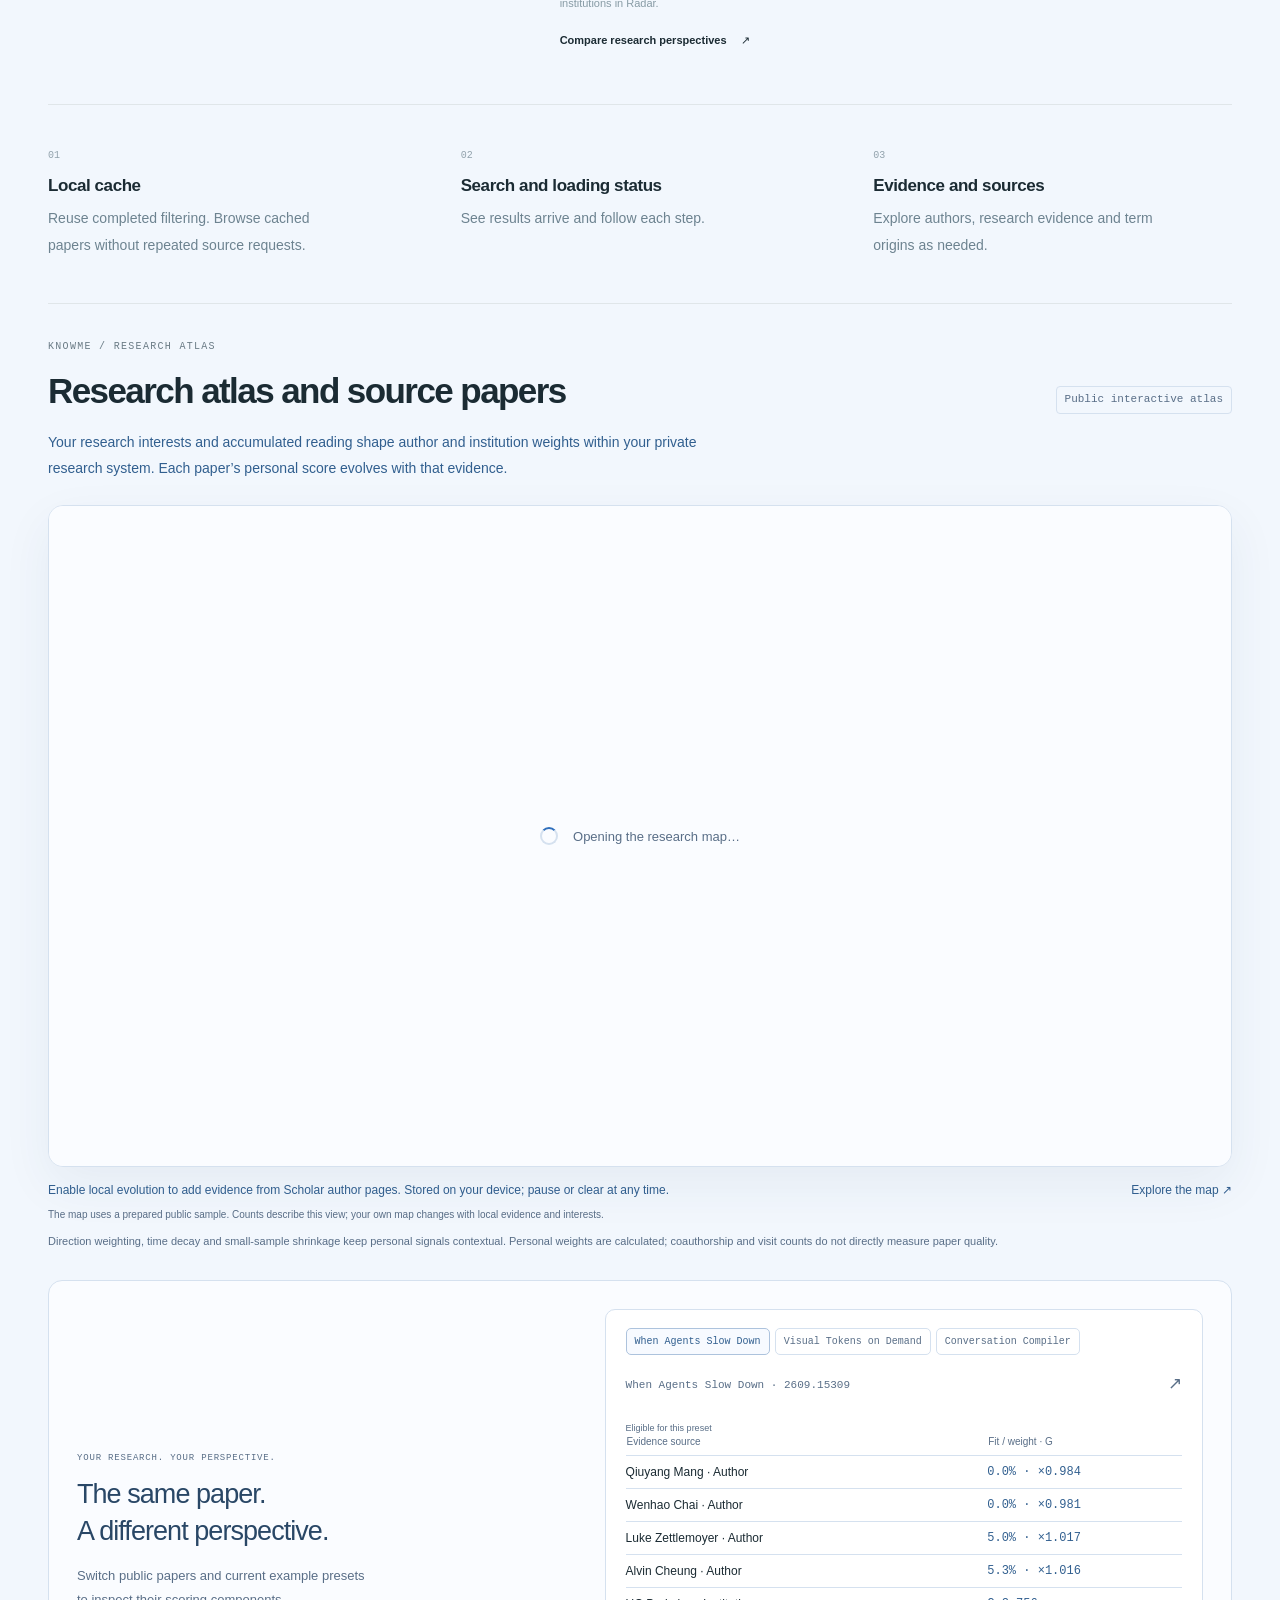
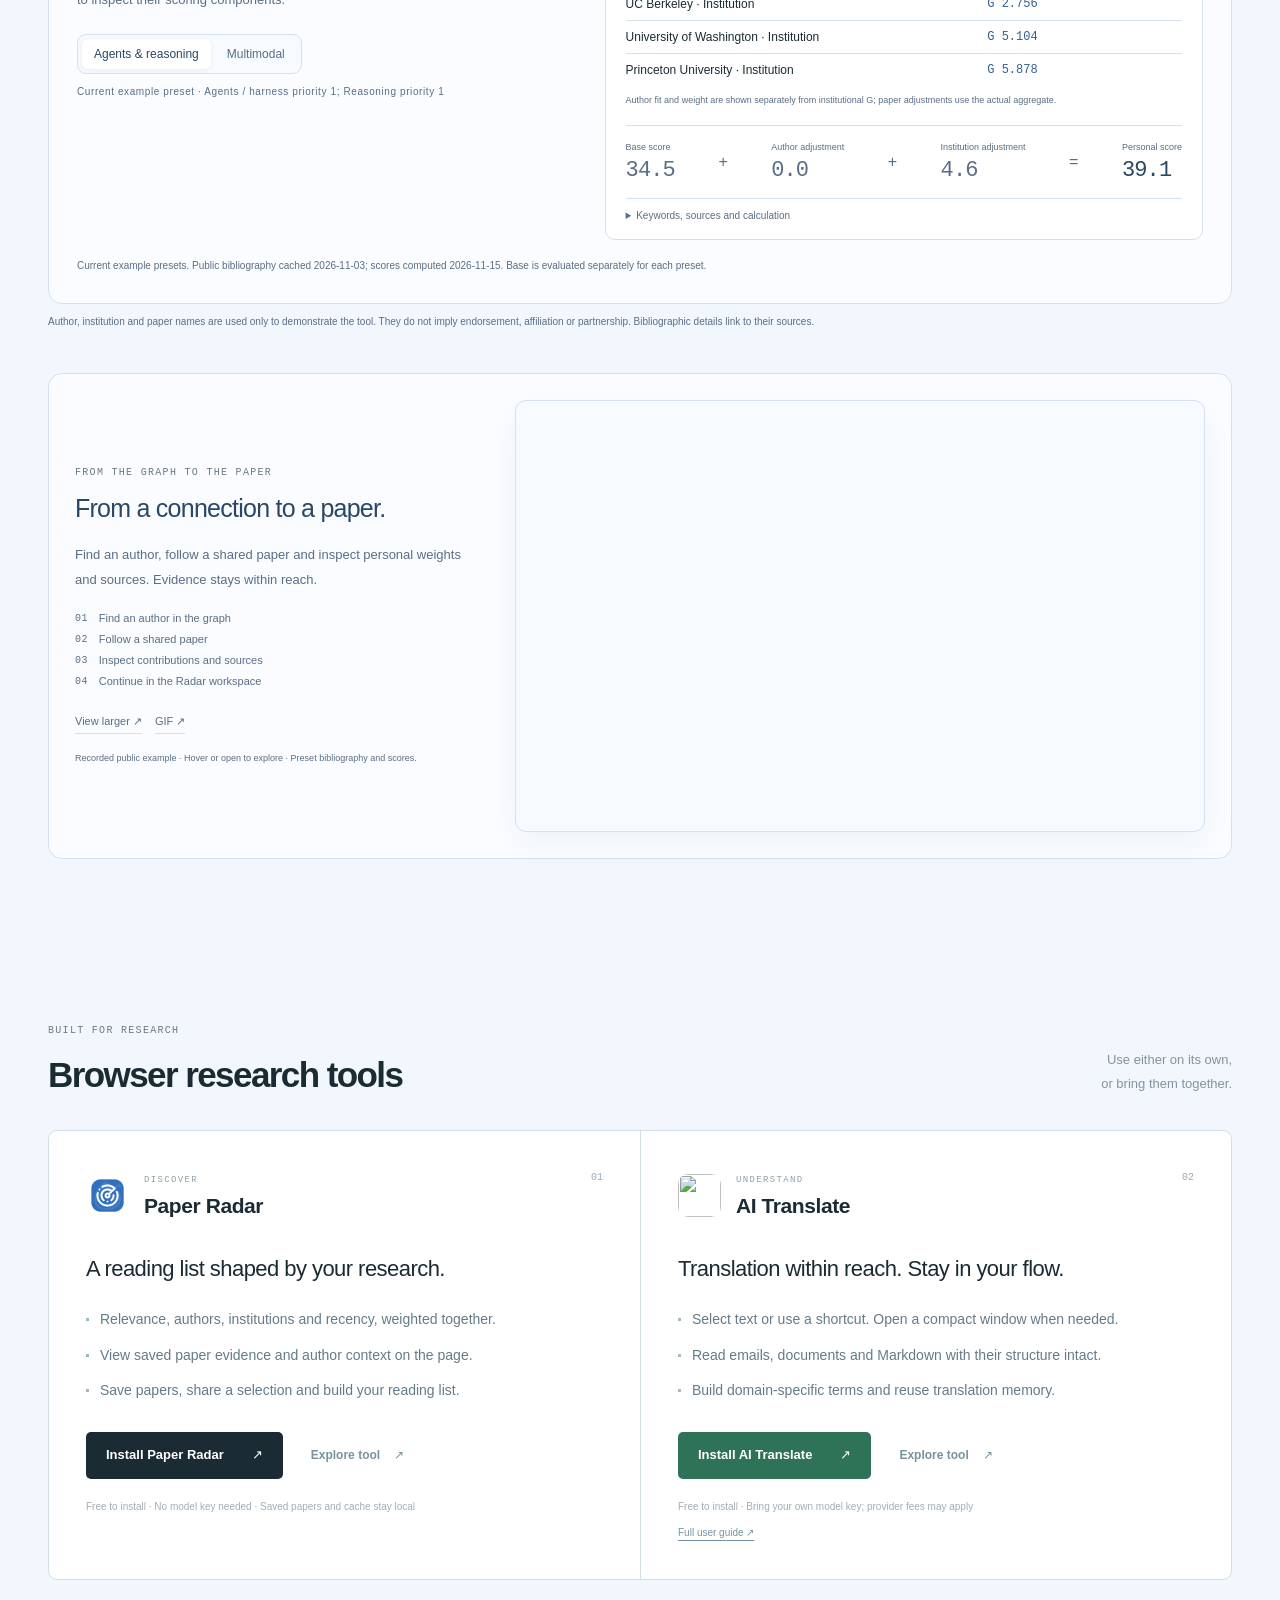
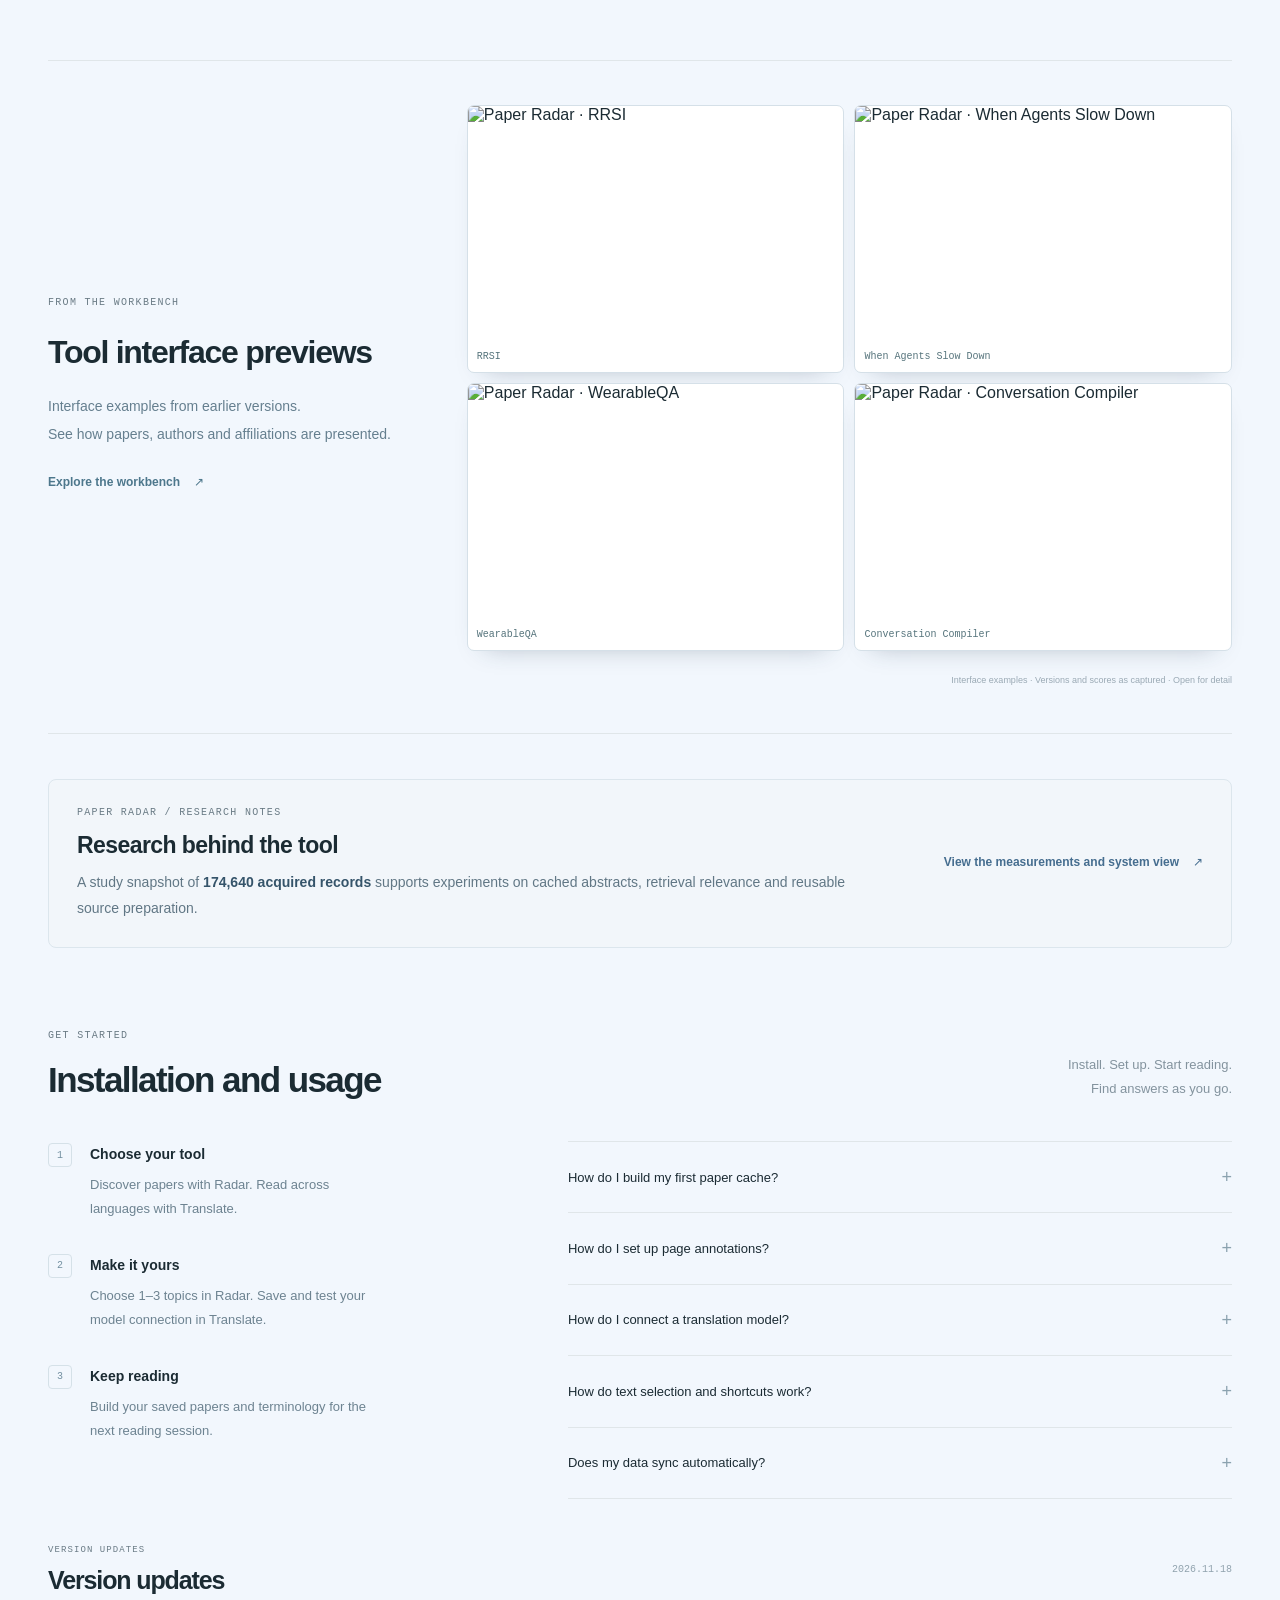
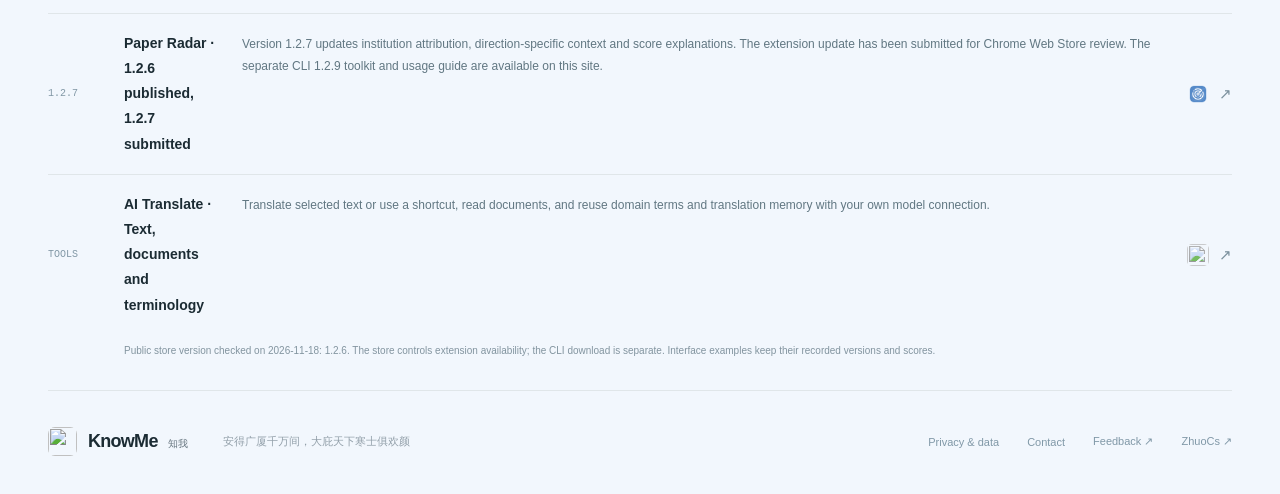
==== commit 051d0b5f: "Point English homepage to CLI 1.2.9 Use the verified offline 1.2.9 package, retain Node.js and separ" ====
--- a/en/index.html
+++ b/en/index.html
@@ -216,7 +216,7 @@
       <details><summary>Does my data sync automatically?<span aria-hidden="true">+</span></summary><p>Saved papers, cache, personal terms and history stay in the current browser and do not sync through your Google account. Export a backup before changing devices, browser profiles or uninstalling. Your chosen model service processes translations and connection tests.</p></details>
     </div></div></section>
 
-    <section class="updates-section shell" id="updates" aria-labelledby="updates-title"><div class="section-heading"><div><p class="eyebrow">VERSION UPDATES</p><h2 id="updates-title">Version updates</h2></div><span class="updated-date">2026.11.18</span></div><a class="update-row" href="https://chromewebstore.google.com/detail/aneomkhamcijmfmeeegocbknklflilof?hl=en" target="_blank" rel="noopener noreferrer" aria-label="View Paper Radar in the Chrome Web Store"><span class="release-version">1.2.7</span><div><h3>Paper Radar · 1.2.6 published, 1.2.7 submitted</h3><p>Version 1.2.7 updates institution attribution, direction-specific context and score explanations. The extension update has been submitted for Chrome Web Store review. The separate CLI 1.2.7 toolkit and usage guide are available on this site.</p></div><span class="update-destination"><img src="../assets/radar.png" alt="" width="30" height="30"><span class="update-arrow" aria-hidden="true">↗</span></span></a><a class="update-row" href="https://chromewebstore.google.com/detail/ggbnigoglmfkdfmjggiifmfoinncblgm?hl=en" target="_blank" rel="noopener noreferrer" aria-label="View AI Translate in the Chrome Web Store"><span class="release-version">TOOLS</span><div><h3>AI Translate · Text, documents and terminology</h3><p>Translate selected text or use a shortcut, read documents, and reuse domain terms and translation memory with your own model connection.</p></div><span class="update-destination"><img src="../assets/translate.png" alt="" width="30" height="30"><span class="update-arrow" aria-hidden="true">↗</span></span></a><p class="update-note">Public store version checked on 2026-11-18: 1.2.6. The store controls extension availability; the CLI download is separate. Interface examples keep their recorded versions and scores.</p></section>
+    <section class="updates-section shell" id="updates" aria-labelledby="updates-title"><div class="section-heading"><div><p class="eyebrow">VERSION UPDATES</p><h2 id="updates-title">Version updates</h2></div><span class="updated-date">2026.11.18</span></div><a class="update-row" href="https://chromewebstore.google.com/detail/aneomkhamcijmfmeeegocbknklflilof?hl=en" target="_blank" rel="noopener noreferrer" aria-label="View Paper Radar in the Chrome Web Store"><span class="release-version">1.2.7</span><div><h3>Paper Radar · 1.2.6 published, 1.2.7 submitted</h3><p>Version 1.2.7 updates institution attribution, direction-specific context and score explanations. The extension update has been submitted for Chrome Web Store review. The separate CLI 1.2.9 toolkit and usage guide are available on this site.</p></div><span class="update-destination"><img src="../assets/radar.png" alt="" width="30" height="30"><span class="update-arrow" aria-hidden="true">↗</span></span></a><a class="update-row" href="https://chromewebstore.google.com/detail/ggbnigoglmfkdfmjggiifmfoinncblgm?hl=en" target="_blank" rel="noopener noreferrer" aria-label="View AI Translate in the Chrome Web Store"><span class="release-version">TOOLS</span><div><h3>AI Translate · Text, documents and terminology</h3><p>Translate selected text or use a shortcut, read documents, and reuse domain terms and translation memory with your own model connection.</p></div><span class="update-destination"><img src="../assets/translate.png" alt="" width="30" height="30"><span class="update-arrow" aria-hidden="true">↗</span></span></a><p class="update-note">Public store version checked on 2026-11-18: 1.2.6. The store controls extension availability; the CLI download is separate. Interface examples keep their recorded versions and scores.</p></section>
   </main>
   <footer class="site-footer shell"><a class="brand" href="#top"><img src="../assets/knowme.svg" width="30" height="30" alt=""><span>KnowMe<span class="brand-en">知我</span></span></a><p class="footer-quote" lang="zh-CN">安得广厦千万间，大庇天下寒士俱欢颜</p><div><button type="button" id="open-privacy">Privacy &amp; data</button><span class="contact-entry"><button type="button" aria-describedby="contact-email">Contact</button><span class="contact-email" id="contact-email" role="tooltip">hackerchenzhuo@gmail.com</span></span><a href="https://github.com/hackerchenzhuo/knowme-research-ai/issues" target="_blank" rel="noopener noreferrer">Feedback <span aria-hidden="true">↗</span></a><a href="https://github.com/hackerchenzhuo" target="_blank" rel="noopener noreferrer">ZhuoCs <span aria-hidden="true">↗</span></a></div></footer>
   <dialog class="privacy-dialog" id="privacy-dialog" aria-labelledby="privacy-title"><button class="dialog-close" type="button" id="close-privacy" aria-label="Close privacy information">×</button><p class="eyebrow">PRIVACY, IN PLAIN WORDS</p><h2 id="privacy-title">Privacy and data use</h2><p>This page uses public papers and prewritten examples. Interactions affect only this page, with no model calls or access to extension data, your clipboard or browsing history.</p><h3>Paper Radar</h3><p>Cache, saved papers and settings stay in the current browser. Searches and updates you start access public scholarly sources such as arXiv. Page annotations use local records and a limited bundled index.</p><h3>AI Translate</h3><p>Model connections, personal terms and translation history stay locally. Translations and connection tests send requests to your chosen model service and use its allowance. Export important memory regularly.</p><p class="privacy-foot">See each privacy policy for data uses, permissions and controls.</p><div class="privacy-doc-links"><a href="../radar-privacy.html#english">Paper Radar privacy ↗</a><a href="../privacy.html#english">AI Translate privacy ↗</a></div></dialog>
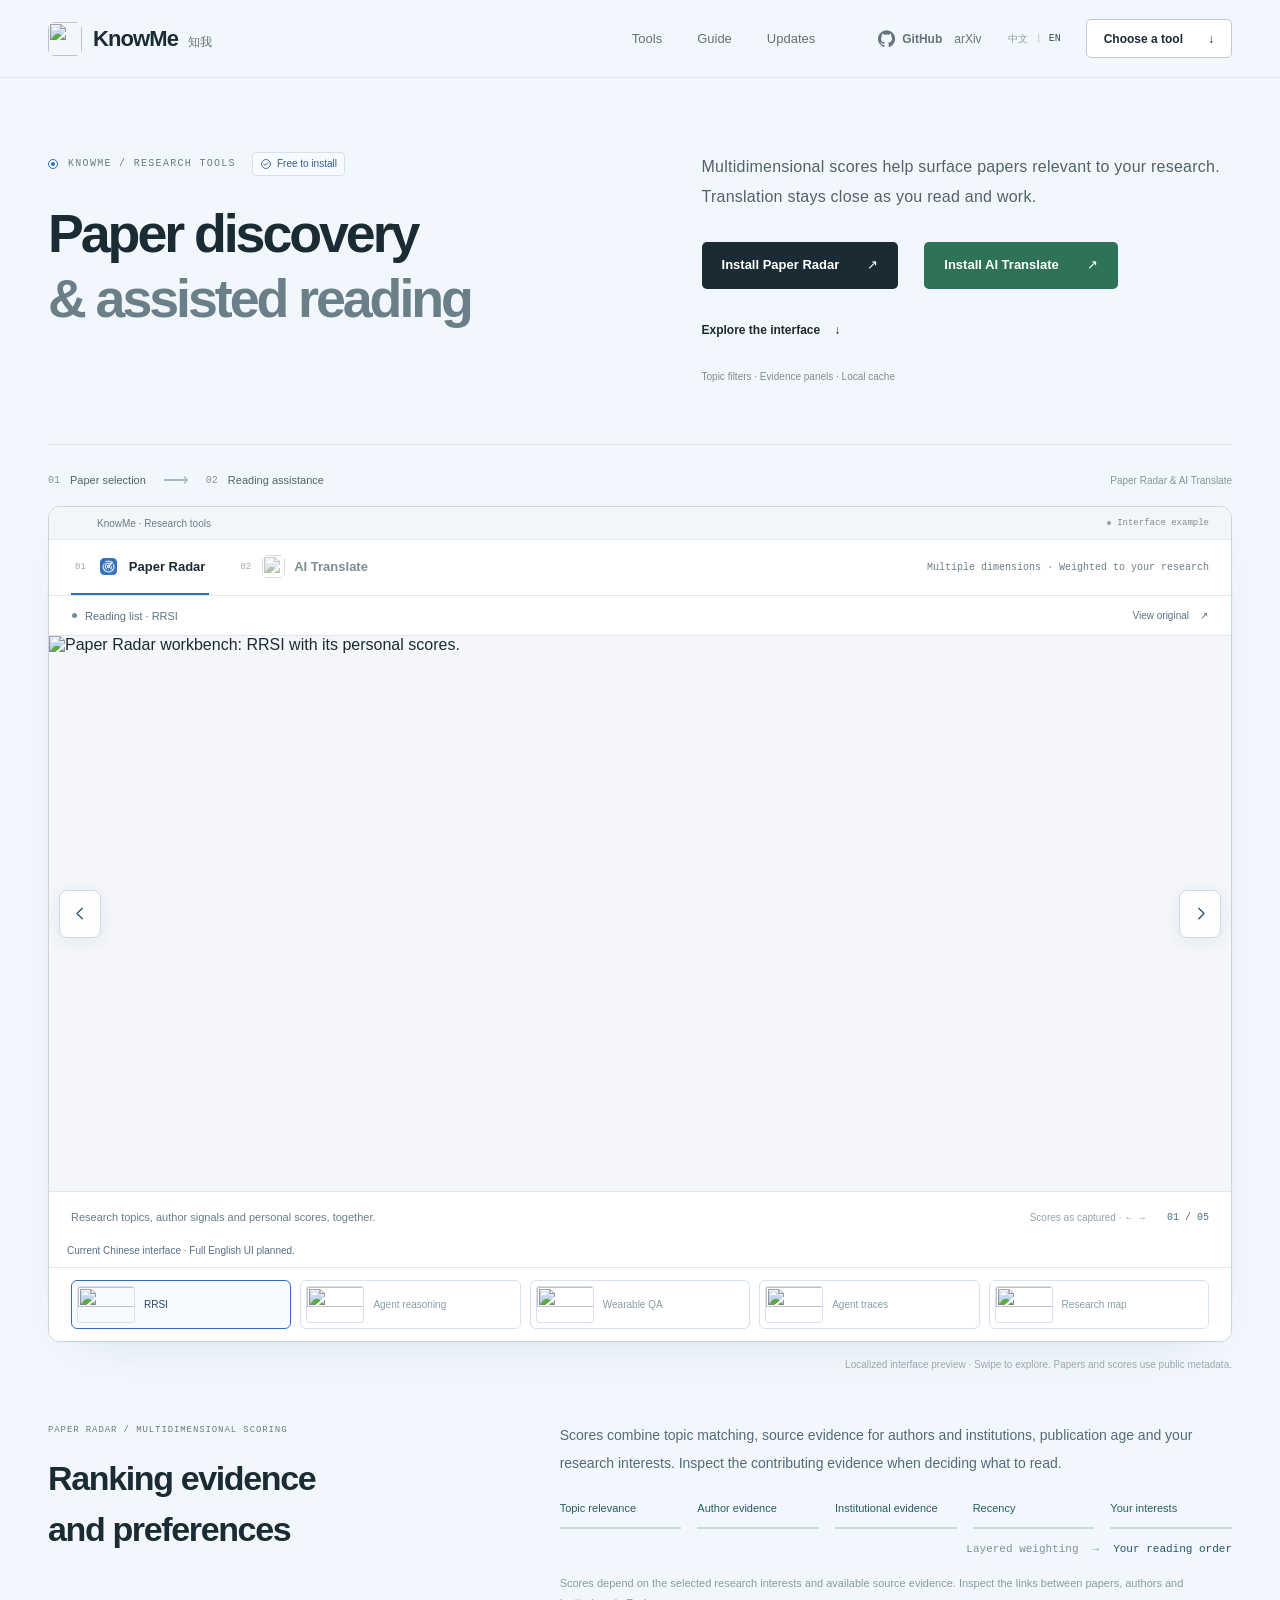
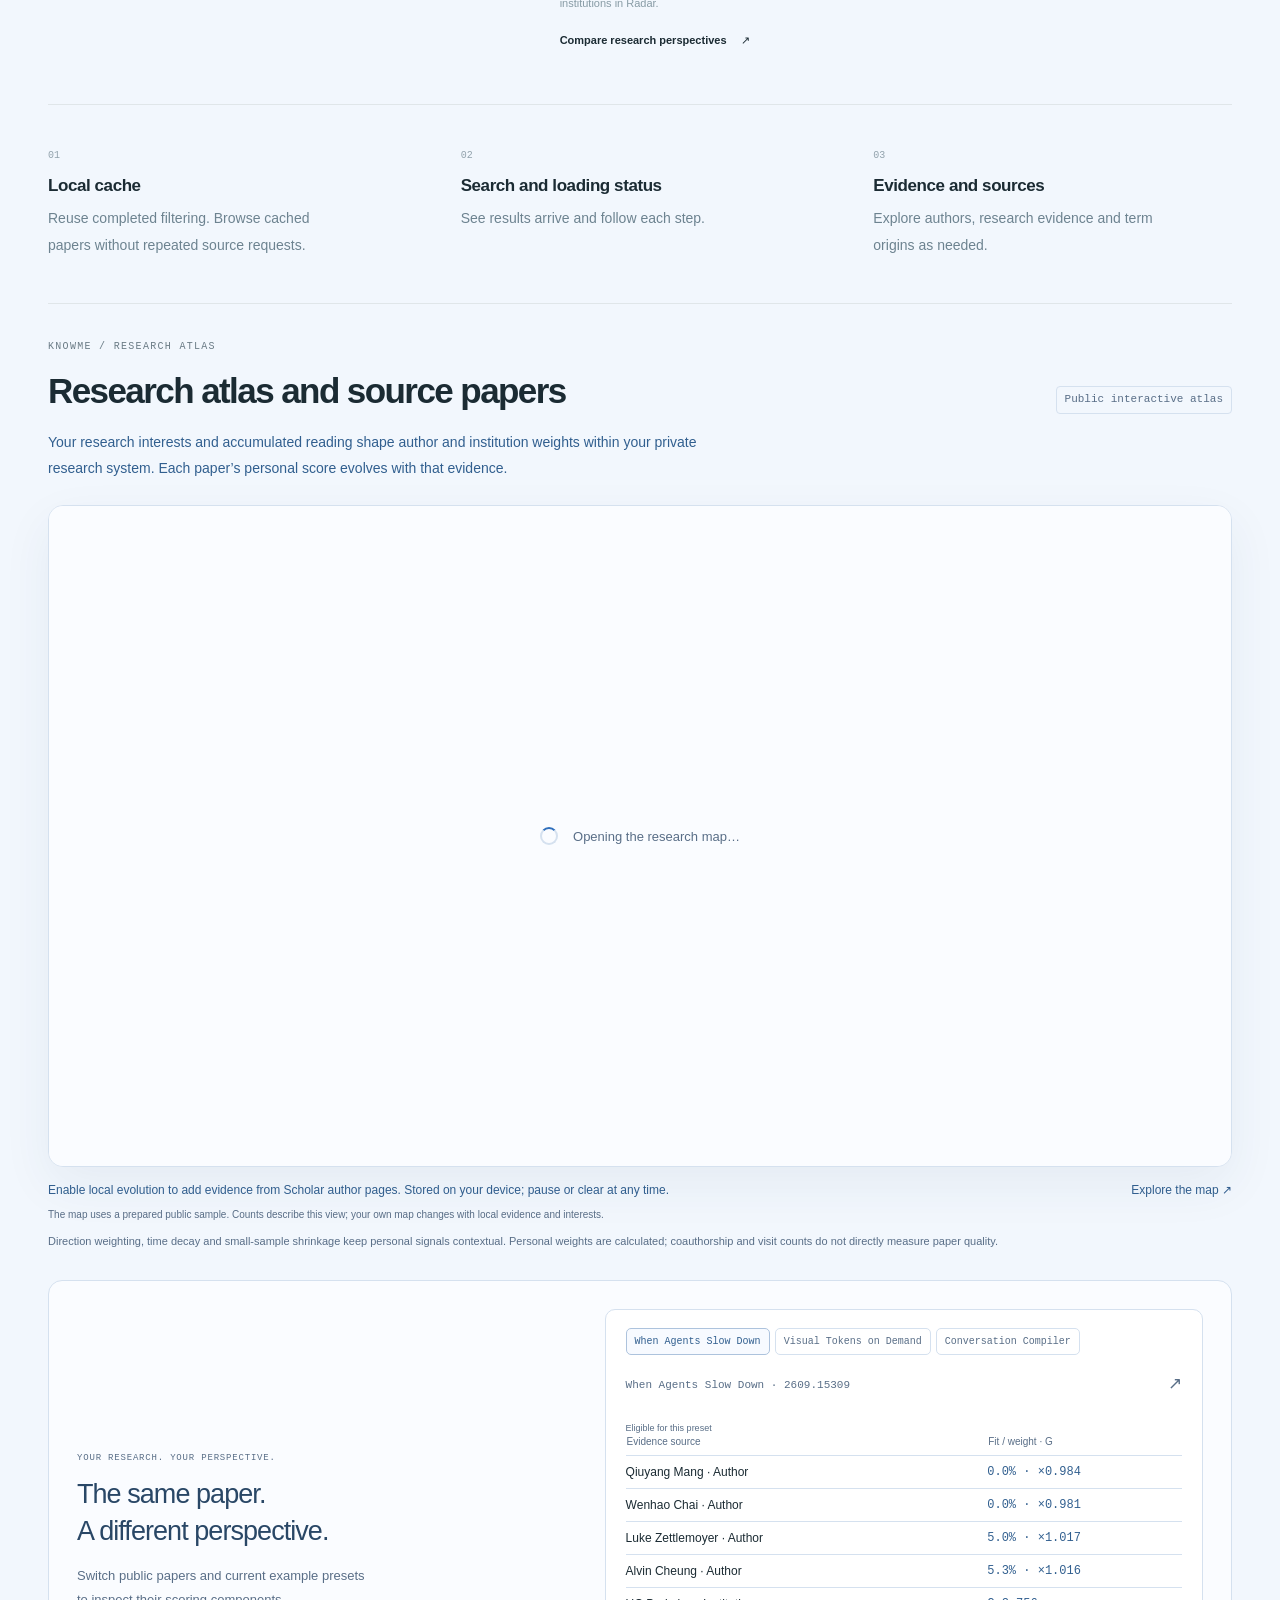
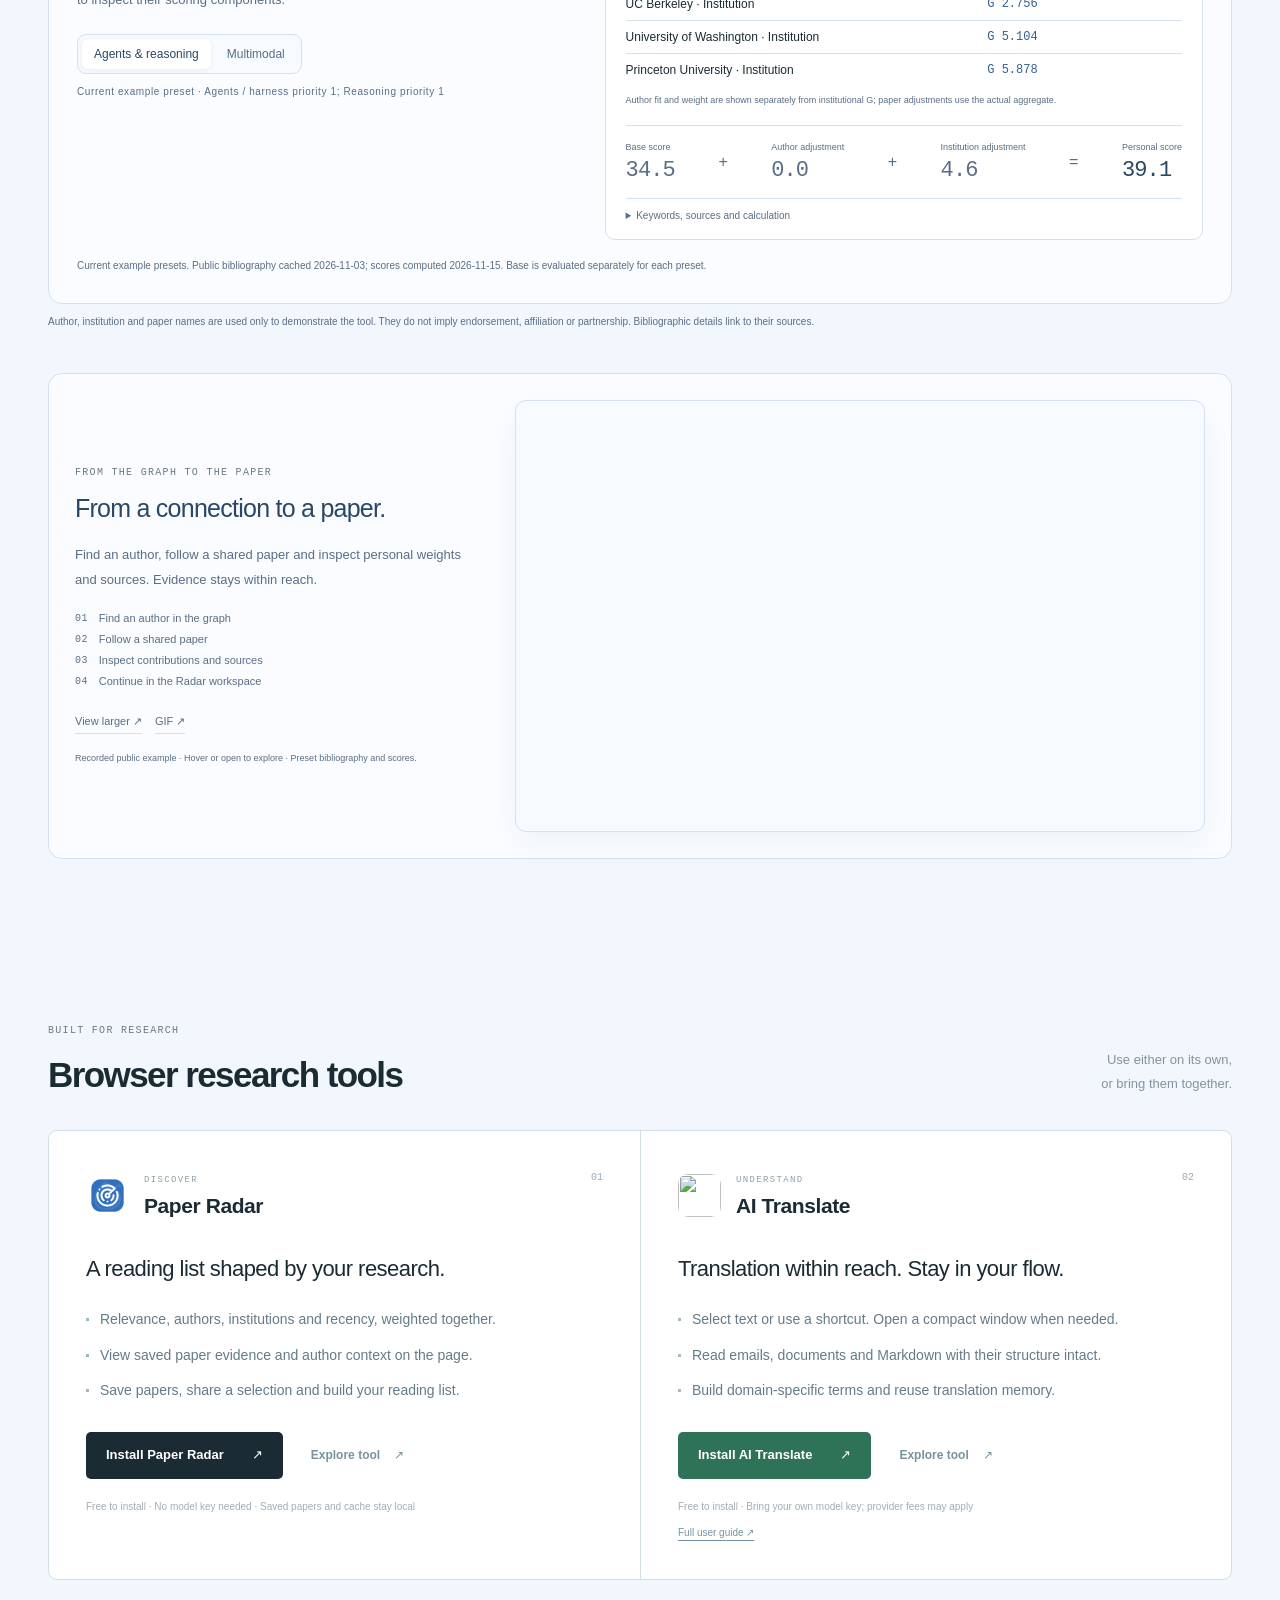
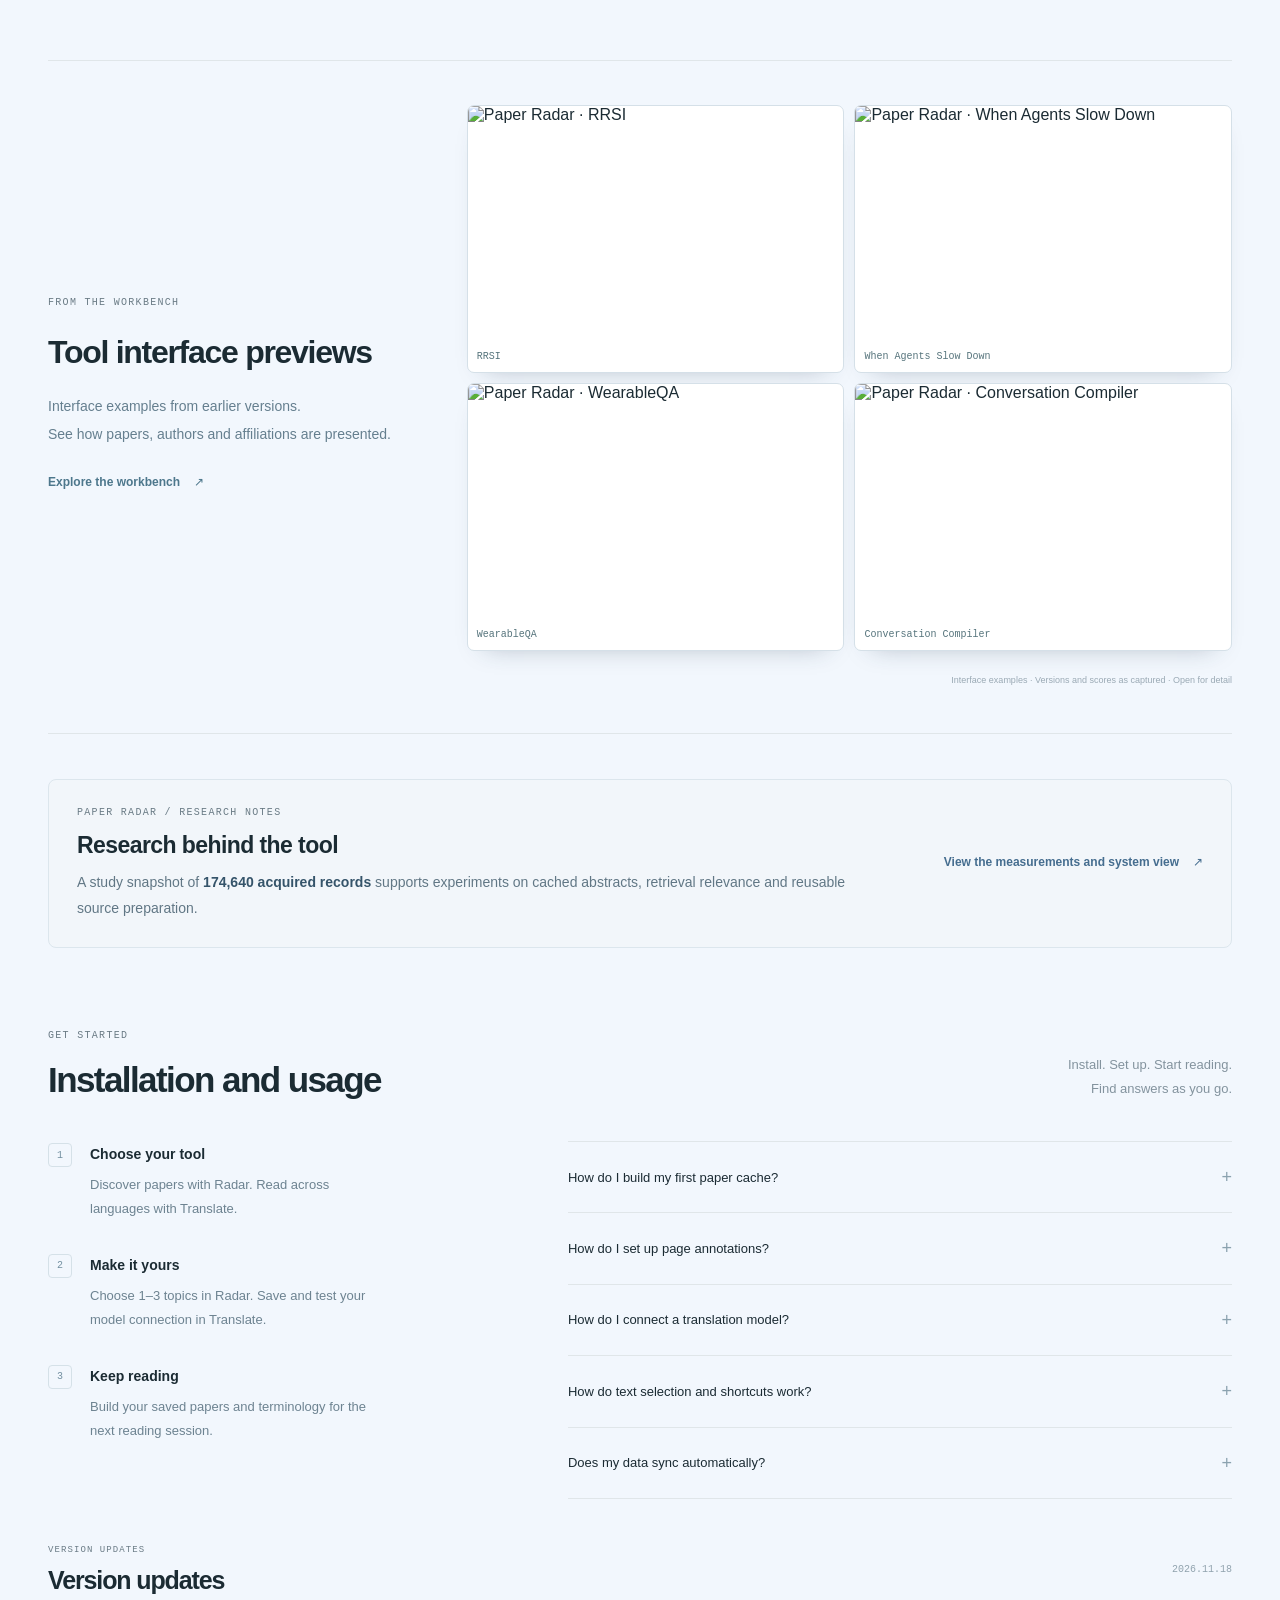
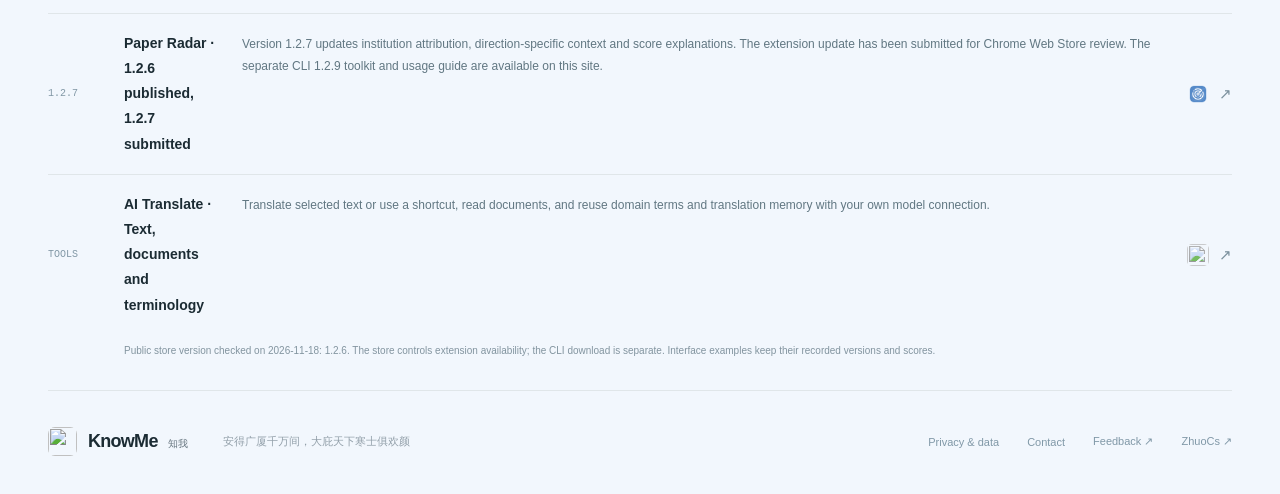
==== commit 0d7105f8: "Add the paper link to English navigation Add the stable arXiv article link beside GitHub in restrain" ====
--- a/en/index.html
+++ b/en/index.html
@@ -21,18 +21,18 @@
   <meta name="twitter:card" content="summary_large_image">
   <title>KnowMe · Paper discovery and reading tools</title>
   <link rel="icon" type="image/svg+xml" href="../assets/knowme.svg">
-  <link rel="stylesheet" href="../style.css?v=20261110-copy-v32">
+  <link rel="stylesheet" href="../style.css?v=20261121-paper-link">
   <script src="../app.js?v=20261115-radar126" defer></script>
   <script src="../assets/atlas-motion.js?v=20261023-clarity1" defer></script>
   <link rel="stylesheet" href="../assets/research-evidence-v54.css">
 </head>
 <body class="copy-refresh-home">
   <a class="skip-link" href="#main">Skip to content</a>
-  <header class="site-header">
-    <nav class="shell navigation" aria-label="Main navigation">
+  <header class="site-header paper-header">
+    <nav class="shell navigation paper-navigation" aria-label="Main navigation">
       <a class="brand" href="#top" aria-label="KnowMe home"><img src="../assets/knowme.svg" width="34" height="34" alt=""><span>KnowMe<span class="brand-en">知我</span></span></a>
       <div class="nav-links"><a href="#products">Tools</a><a href="#guide">Guide</a><a href="#updates">Updates</a></div>
-      <div class="nav-actions"><a class="nav-github" href="https://github.com/hackerchenzhuo/knowme-research-ai" target="_blank" rel="noopener noreferrer" aria-label="GitHub" title="GitHub"><svg viewBox="0 0 24 24" width="17" height="17" aria-hidden="true"><path fill="currentColor" d="M12 .5a12 12 0 0 0-3.79 23.39c.6.11.82-.26.82-.58v-2.23c-3.34.73-4.04-1.42-4.04-1.42-.55-1.39-1.33-1.76-1.33-1.76-1.09-.75.08-.73.08-.73 1.21.09 1.85 1.24 1.85 1.24 1.07 1.83 2.81 1.3 3.5.99.11-.78.42-1.31.76-1.61-2.67-.3-5.47-1.34-5.47-5.93 0-1.31.47-2.38 1.24-3.22-.12-.3-.54-1.52.12-3.18 0 0 1.01-.32 3.3 1.23a11.5 11.5 0 0 1 6 0c2.29-1.55 3.3-1.23 3.3-1.23.66 1.66.24 2.88.12 3.18.77.84 1.24 1.91 1.24 3.22 0 4.6-2.8 5.63-5.48 5.93.43.37.82 1.1.82 2.22v3.3c0 .32.22.7.83.58A12 12 0 0 0 12 .5Z"/></svg><span>GitHub</span></a><div class="language-switch" aria-label="Site language"><a href="../" hreflang="zh-CN" lang="zh-CN" aria-label="切换到中文">中文</a><span class="language-divider" aria-hidden="true">|</span><span class="lang-current" lang="en">EN</span></div><a class="nav-install" href="#products">Choose a tool <span aria-hidden="true">↓</span></a></div>
+      <div class="nav-actions"><div class="nav-papers"><a class="nav-github" href="https://github.com/hackerchenzhuo/knowme-research-ai" target="_blank" rel="noopener noreferrer" aria-label="GitHub" title="GitHub"><svg viewBox="0 0 24 24" width="17" height="17" aria-hidden="true"><path fill="currentColor" d="M12 .5a12 12 0 0 0-3.79 23.39c.6.11.82-.26.82-.58v-2.23c-3.34.73-4.04-1.42-4.04-1.42-.55-1.39-1.33-1.76-1.33-1.76-1.09-.75.08-.73.08-.73 1.21.09 1.85 1.24 1.85 1.24 1.07 1.83 2.81 1.3 3.5.99.11-.78.42-1.31.76-1.61-2.67-.3-5.47-1.34-5.47-5.93 0-1.31.47-2.38 1.24-3.22-.12-.3-.54-1.52.12-3.18 0 0 1.01-.32 3.3 1.23a11.5 11.5 0 0 1 6 0c2.29-1.55 3.3-1.23 3.3-1.23.66 1.66.24 2.88.12 3.18.77.84 1.24 1.91 1.24 3.22 0 4.6-2.8 5.63-5.48 5.93.43.37.82 1.1.82 2.22v3.3c0 .32.22.7.83.58A12 12 0 0 0 12 .5Z"/></svg><span>GitHub</span></a><a class="nav-arxiv" href="https://arxiv.org/abs/2611.23702" target="_blank" rel="noopener noreferrer" aria-label="Read the Paper Radar paper on arXiv">arXiv</a></div><div class="language-switch" aria-label="Site language"><a href="../" hreflang="zh-CN" lang="zh-CN" aria-label="切换到中文">中文</a><span class="language-divider" aria-hidden="true">|</span><span class="lang-current" lang="en">EN</span></div><a class="nav-install" href="#products">Choose a tool <span aria-hidden="true">↓</span></a></div>
     </nav>
   </header>
   <main id="main">
--- a/style.css
+++ b/style.css
@@ -122,3 +122,10 @@
 .copy-refresh-home .site-footer>p.footer-quote{font-size:11px;font-weight:400;line-height:1.8;color:#93a0aa;letter-spacing:0}
 @media(max-width:600px){.copy-refresh-home .hero h1{font-size:42px}html:lang(en) .copy-refresh-home .hero h1{font-size:36px}.copy-refresh-home .site-footer>p.footer-quote{font-size:10px}}
 @media(max-width:420px){.copy-refresh-home .hero h1{font-size:38px}html:lang(en) .copy-refresh-home .hero h1{font-size:33px}}
+
+/* Paper links in the four bilingual home and Radar navigation bars. */
+.paper-navigation .nav-papers{display:flex;align-items:center;gap:12px}
+.paper-navigation .nav-arxiv{display:inline-flex;align-items:center;min-height:32px;font-size:12px;font-weight:500;color:var(--muted);white-space:nowrap}
+.paper-navigation .nav-arxiv:hover,.paper-navigation .nav-arxiv:focus-visible{color:var(--ink)}
+@media(max-width:600px){.paper-navigation{gap:12px}.paper-navigation .nav-actions{gap:10px}.paper-navigation .nav-papers{gap:9px}.paper-navigation .nav-arxiv{font-size:11px}.paper-navigation .brand-en{display:none}}
+@media(max-width:360px){.paper-header{height:88px}.paper-navigation{display:grid;grid-template-columns:1fr auto;grid-template-rows:46px 26px;align-content:center;column-gap:12px;row-gap:0}.paper-navigation .nav-actions{grid-column:2;grid-row:1}.paper-navigation .nav-links{grid-column:1/-1;grid-row:2;margin:0;justify-content:center;gap:24px}}
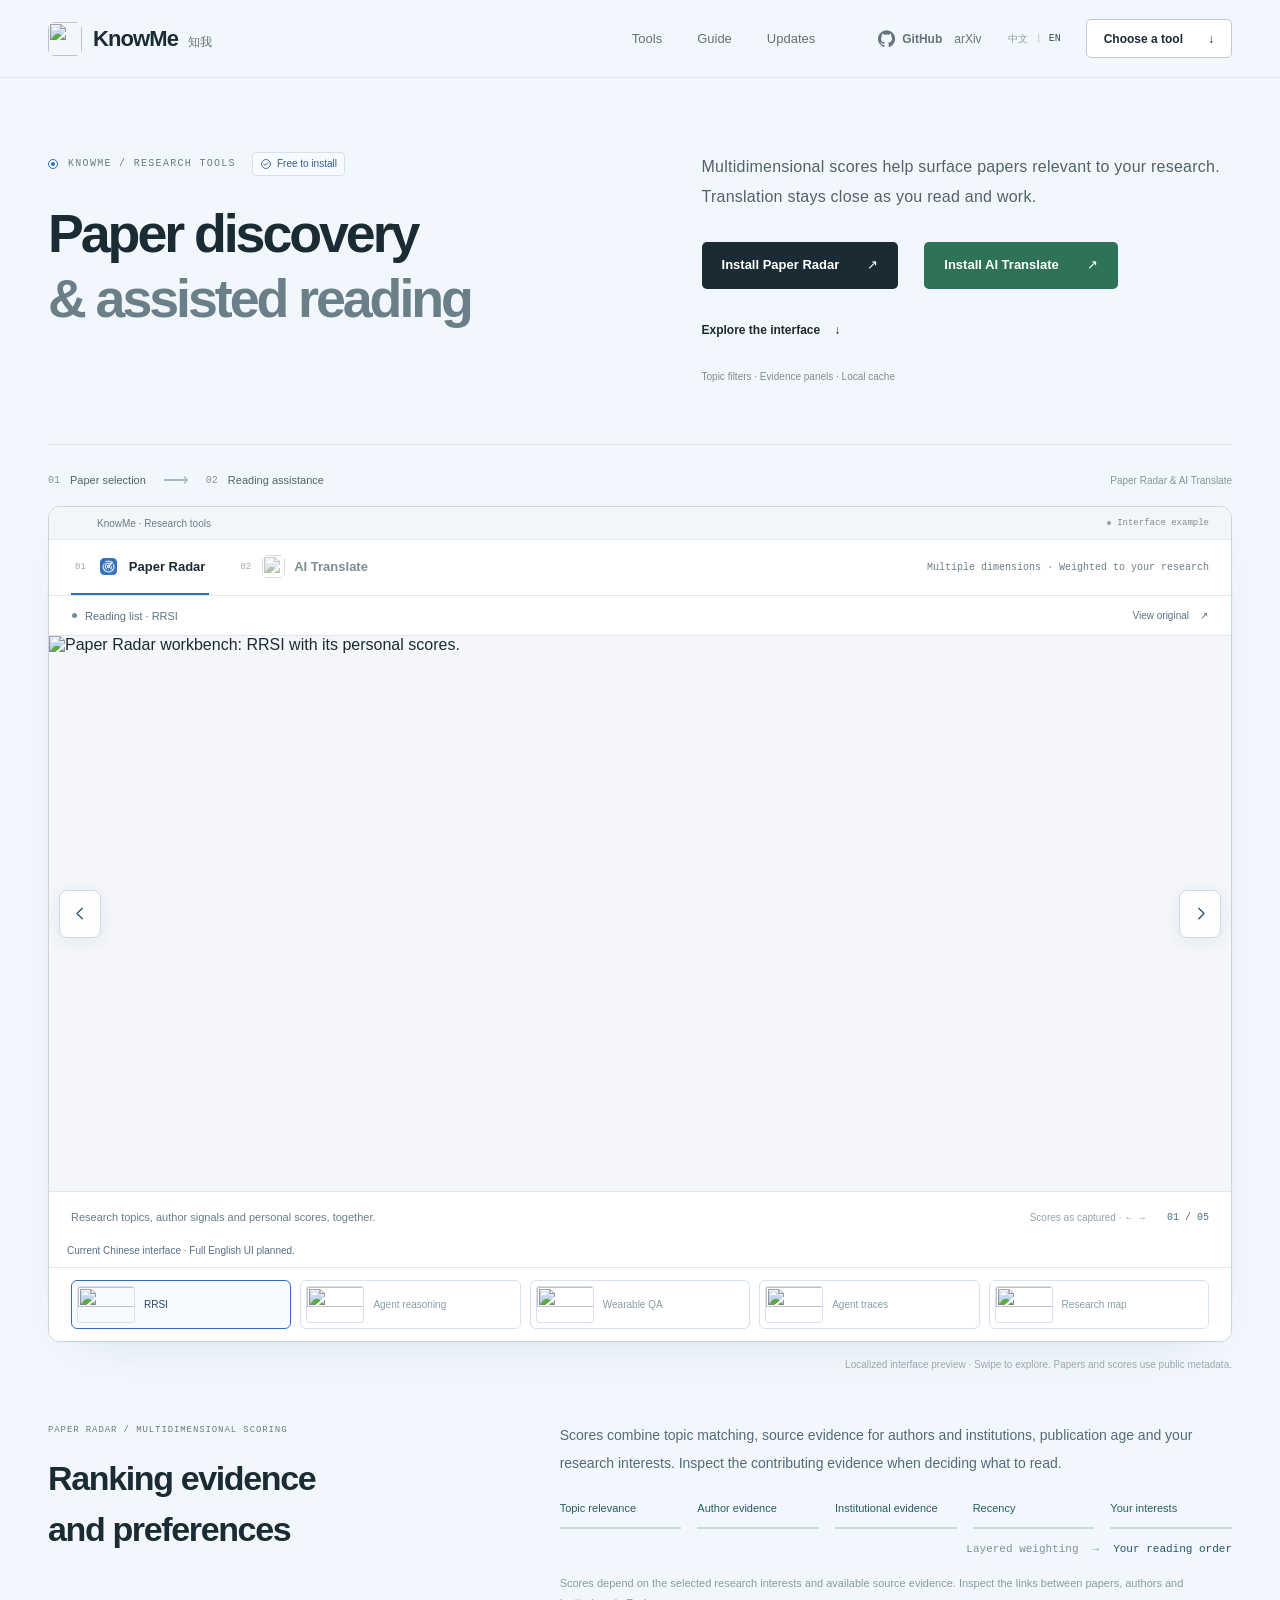
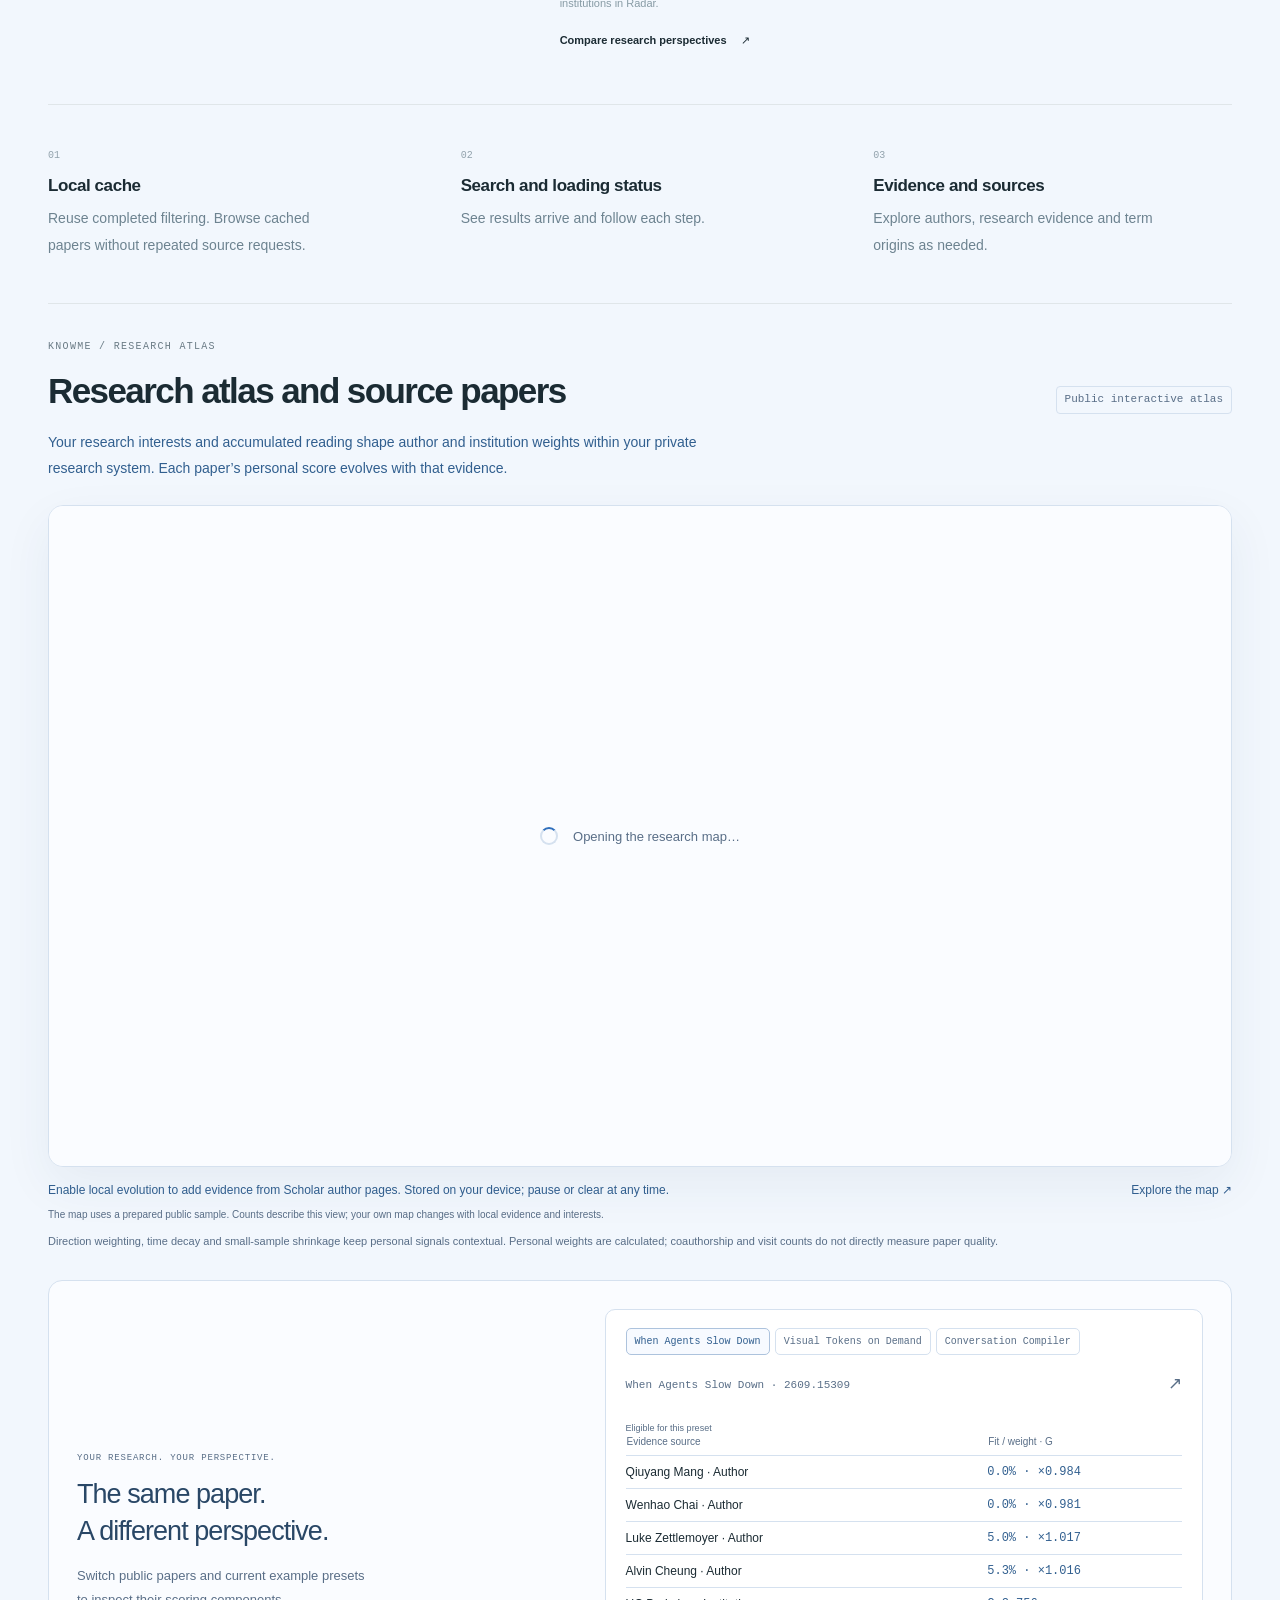
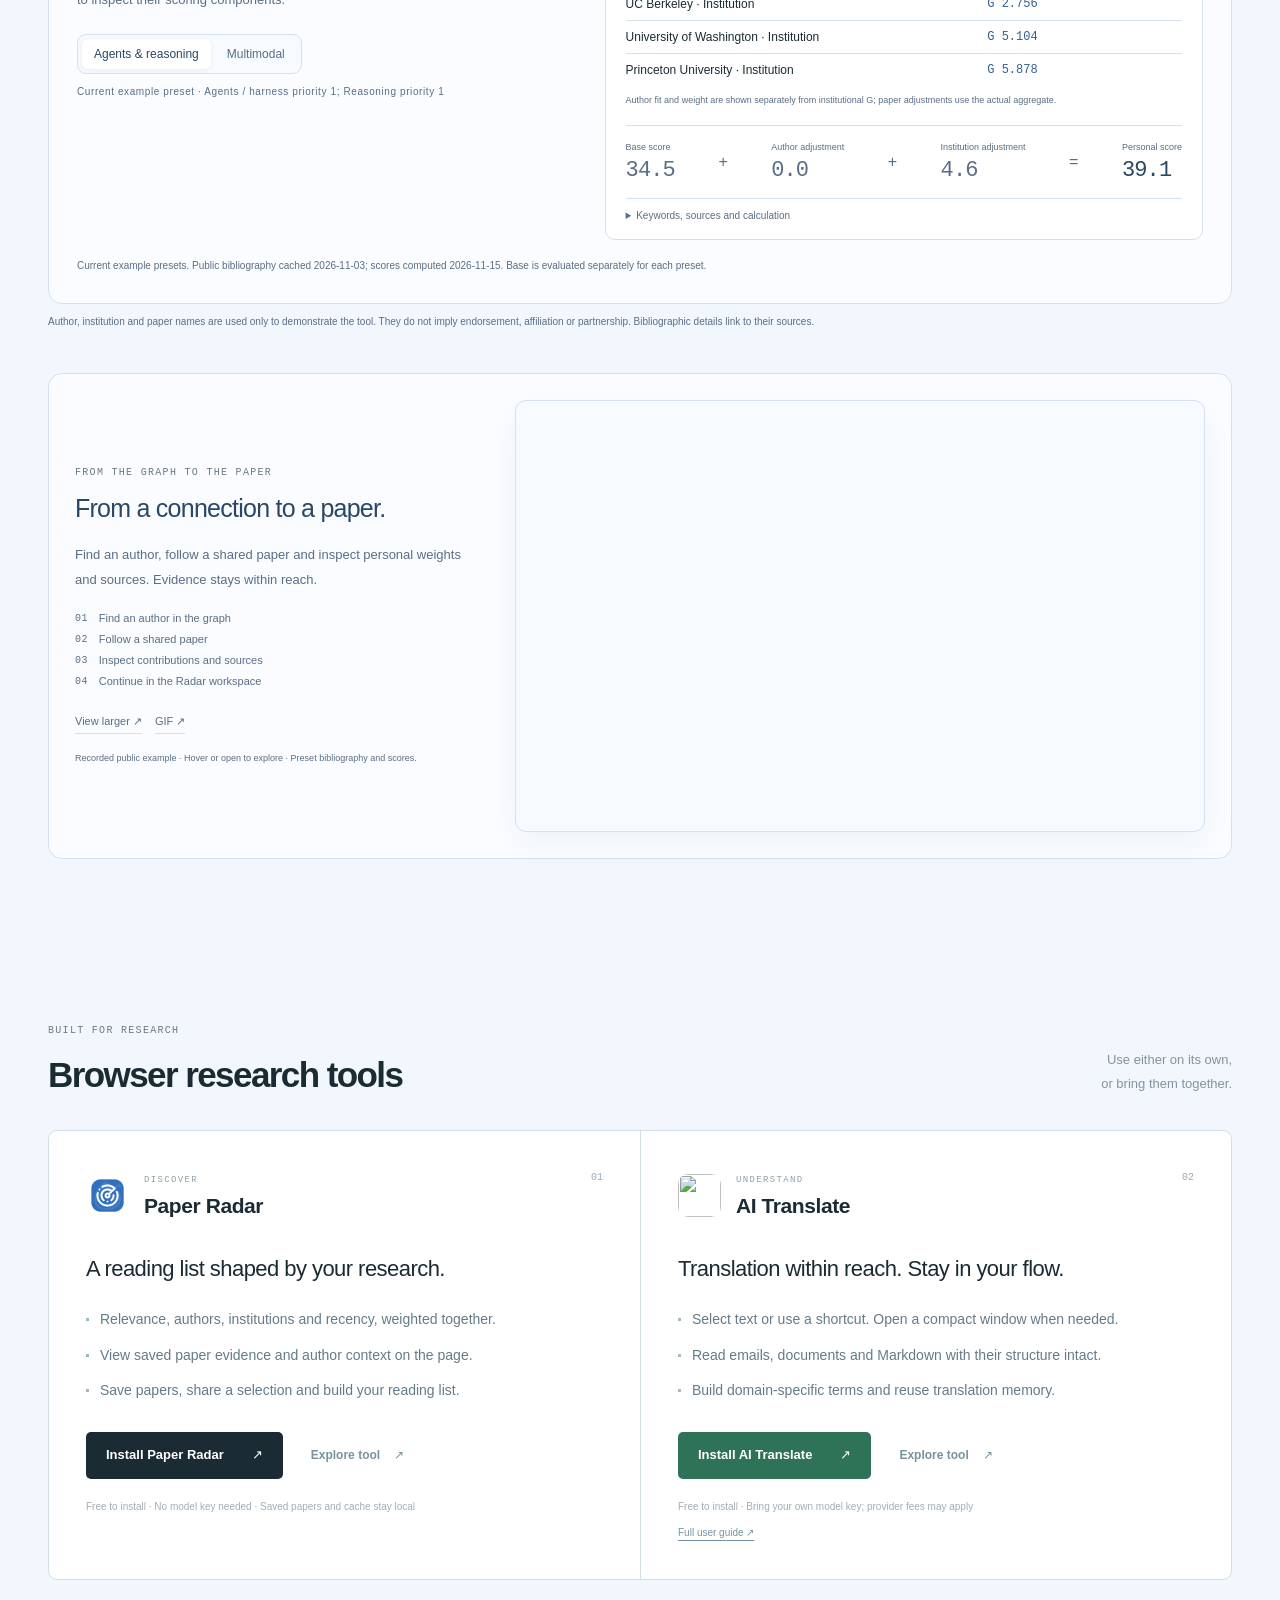
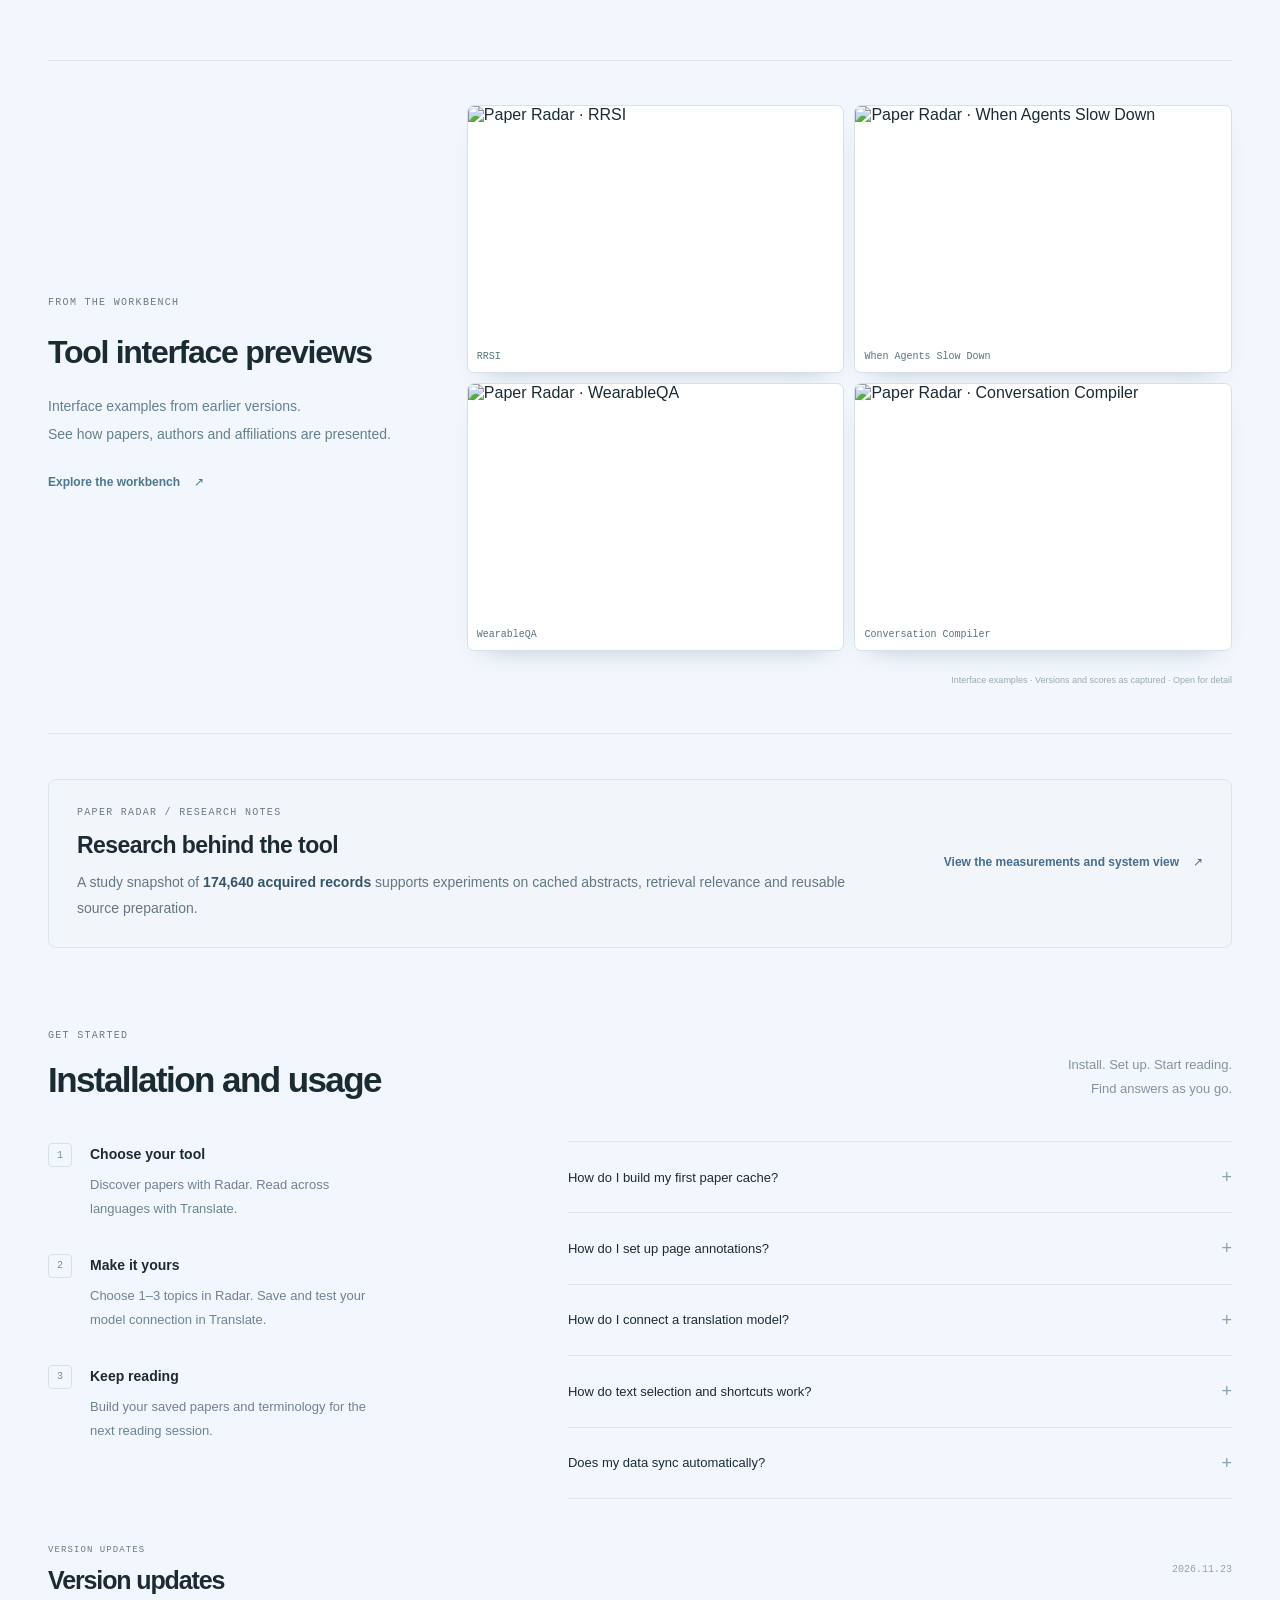
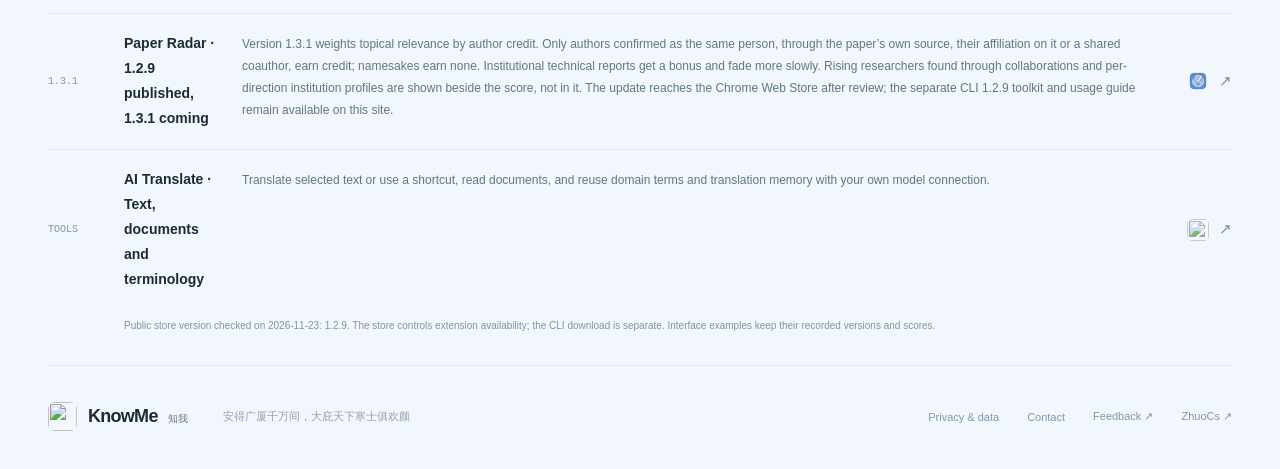
==== commit dc768de9: "Show Paper Radar 1.3.1 in the English homepage updates Store version 1.2.9 checked on 2026-11-23; de" ====
--- a/en/index.html
+++ b/en/index.html
@@ -216,7 +216,7 @@
       <details><summary>Does my data sync automatically?<span aria-hidden="true">+</span></summary><p>Saved papers, cache, personal terms and history stay in the current browser and do not sync through your Google account. Export a backup before changing devices, browser profiles or uninstalling. Your chosen model service processes translations and connection tests.</p></details>
     </div></div></section>
 
-    <section class="updates-section shell" id="updates" aria-labelledby="updates-title"><div class="section-heading"><div><p class="eyebrow">VERSION UPDATES</p><h2 id="updates-title">Version updates</h2></div><span class="updated-date">2026.11.18</span></div><a class="update-row" href="https://chromewebstore.google.com/detail/aneomkhamcijmfmeeegocbknklflilof?hl=en" target="_blank" rel="noopener noreferrer" aria-label="View Paper Radar in the Chrome Web Store"><span class="release-version">1.2.7</span><div><h3>Paper Radar · 1.2.6 published, 1.2.7 submitted</h3><p>Version 1.2.7 updates institution attribution, direction-specific context and score explanations. The extension update has been submitted for Chrome Web Store review. The separate CLI 1.2.9 toolkit and usage guide are available on this site.</p></div><span class="update-destination"><img src="../assets/radar.png" alt="" width="30" height="30"><span class="update-arrow" aria-hidden="true">↗</span></span></a><a class="update-row" href="https://chromewebstore.google.com/detail/ggbnigoglmfkdfmjggiifmfoinncblgm?hl=en" target="_blank" rel="noopener noreferrer" aria-label="View AI Translate in the Chrome Web Store"><span class="release-version">TOOLS</span><div><h3>AI Translate · Text, documents and terminology</h3><p>Translate selected text or use a shortcut, read documents, and reuse domain terms and translation memory with your own model connection.</p></div><span class="update-destination"><img src="../assets/translate.png" alt="" width="30" height="30"><span class="update-arrow" aria-hidden="true">↗</span></span></a><p class="update-note">Public store version checked on 2026-11-18: 1.2.6. The store controls extension availability; the CLI download is separate. Interface examples keep their recorded versions and scores.</p></section>
+    <section class="updates-section shell" id="updates" aria-labelledby="updates-title"><div class="section-heading"><div><p class="eyebrow">VERSION UPDATES</p><h2 id="updates-title">Version updates</h2></div><span class="updated-date">2026.11.23</span></div><a class="update-row" href="https://chromewebstore.google.com/detail/aneomkhamcijmfmeeegocbknklflilof?hl=en" target="_blank" rel="noopener noreferrer" aria-label="View Paper Radar in the Chrome Web Store"><span class="release-version">1.3.1</span><div><h3>Paper Radar · 1.2.9 published, 1.3.1 coming</h3><p>Version 1.3.1 weights topical relevance by author credit. Only authors confirmed as the same person, through the paper&rsquo;s own source, their affiliation on it or a shared coauthor, earn credit; namesakes earn none. Institutional technical reports get a bonus and fade more slowly. Rising researchers found through collaborations and per-direction institution profiles are shown beside the score, not in it. The update reaches the Chrome Web Store after review; the separate CLI 1.2.9 toolkit and usage guide remain available on this site.</p></div><span class="update-destination"><img src="../assets/radar.png" alt="" width="30" height="30"><span class="update-arrow" aria-hidden="true">↗</span></span></a><a class="update-row" href="https://chromewebstore.google.com/detail/ggbnigoglmfkdfmjggiifmfoinncblgm?hl=en" target="_blank" rel="noopener noreferrer" aria-label="View AI Translate in the Chrome Web Store"><span class="release-version">TOOLS</span><div><h3>AI Translate · Text, documents and terminology</h3><p>Translate selected text or use a shortcut, read documents, and reuse domain terms and translation memory with your own model connection.</p></div><span class="update-destination"><img src="../assets/translate.png" alt="" width="30" height="30"><span class="update-arrow" aria-hidden="true">↗</span></span></a><p class="update-note">Public store version checked on 2026-11-23: 1.2.9. The store controls extension availability; the CLI download is separate. Interface examples keep their recorded versions and scores.</p></section>
   </main>
   <footer class="site-footer shell"><a class="brand" href="#top"><img src="../assets/knowme.svg" width="30" height="30" alt=""><span>KnowMe<span class="brand-en">知我</span></span></a><p class="footer-quote" lang="zh-CN">安得广厦千万间，大庇天下寒士俱欢颜</p><div><button type="button" id="open-privacy">Privacy &amp; data</button><span class="contact-entry"><button type="button" aria-describedby="contact-email">Contact</button><span class="contact-email" id="contact-email" role="tooltip">hackerchenzhuo@gmail.com</span></span><a href="https://github.com/hackerchenzhuo/knowme-research-ai/issues" target="_blank" rel="noopener noreferrer">Feedback <span aria-hidden="true">↗</span></a><a href="https://github.com/hackerchenzhuo" target="_blank" rel="noopener noreferrer">ZhuoCs <span aria-hidden="true">↗</span></a></div></footer>
   <dialog class="privacy-dialog" id="privacy-dialog" aria-labelledby="privacy-title"><button class="dialog-close" type="button" id="close-privacy" aria-label="Close privacy information">×</button><p class="eyebrow">PRIVACY, IN PLAIN WORDS</p><h2 id="privacy-title">Privacy and data use</h2><p>This page uses public papers and prewritten examples. Interactions affect only this page, with no model calls or access to extension data, your clipboard or browsing history.</p><h3>Paper Radar</h3><p>Cache, saved papers and settings stay in the current browser. Searches and updates you start access public scholarly sources such as arXiv. Page annotations use local records and a limited bundled index.</p><h3>AI Translate</h3><p>Model connections, personal terms and translation history stay locally. Translations and connection tests send requests to your chosen model service and use its allowance. Export important memory regularly.</p><p class="privacy-foot">See each privacy policy for data uses, permissions and controls.</p><div class="privacy-doc-links"><a href="../radar-privacy.html#english">Paper Radar privacy ↗</a><a href="../privacy.html#english">AI Translate privacy ↗</a></div></dialog>
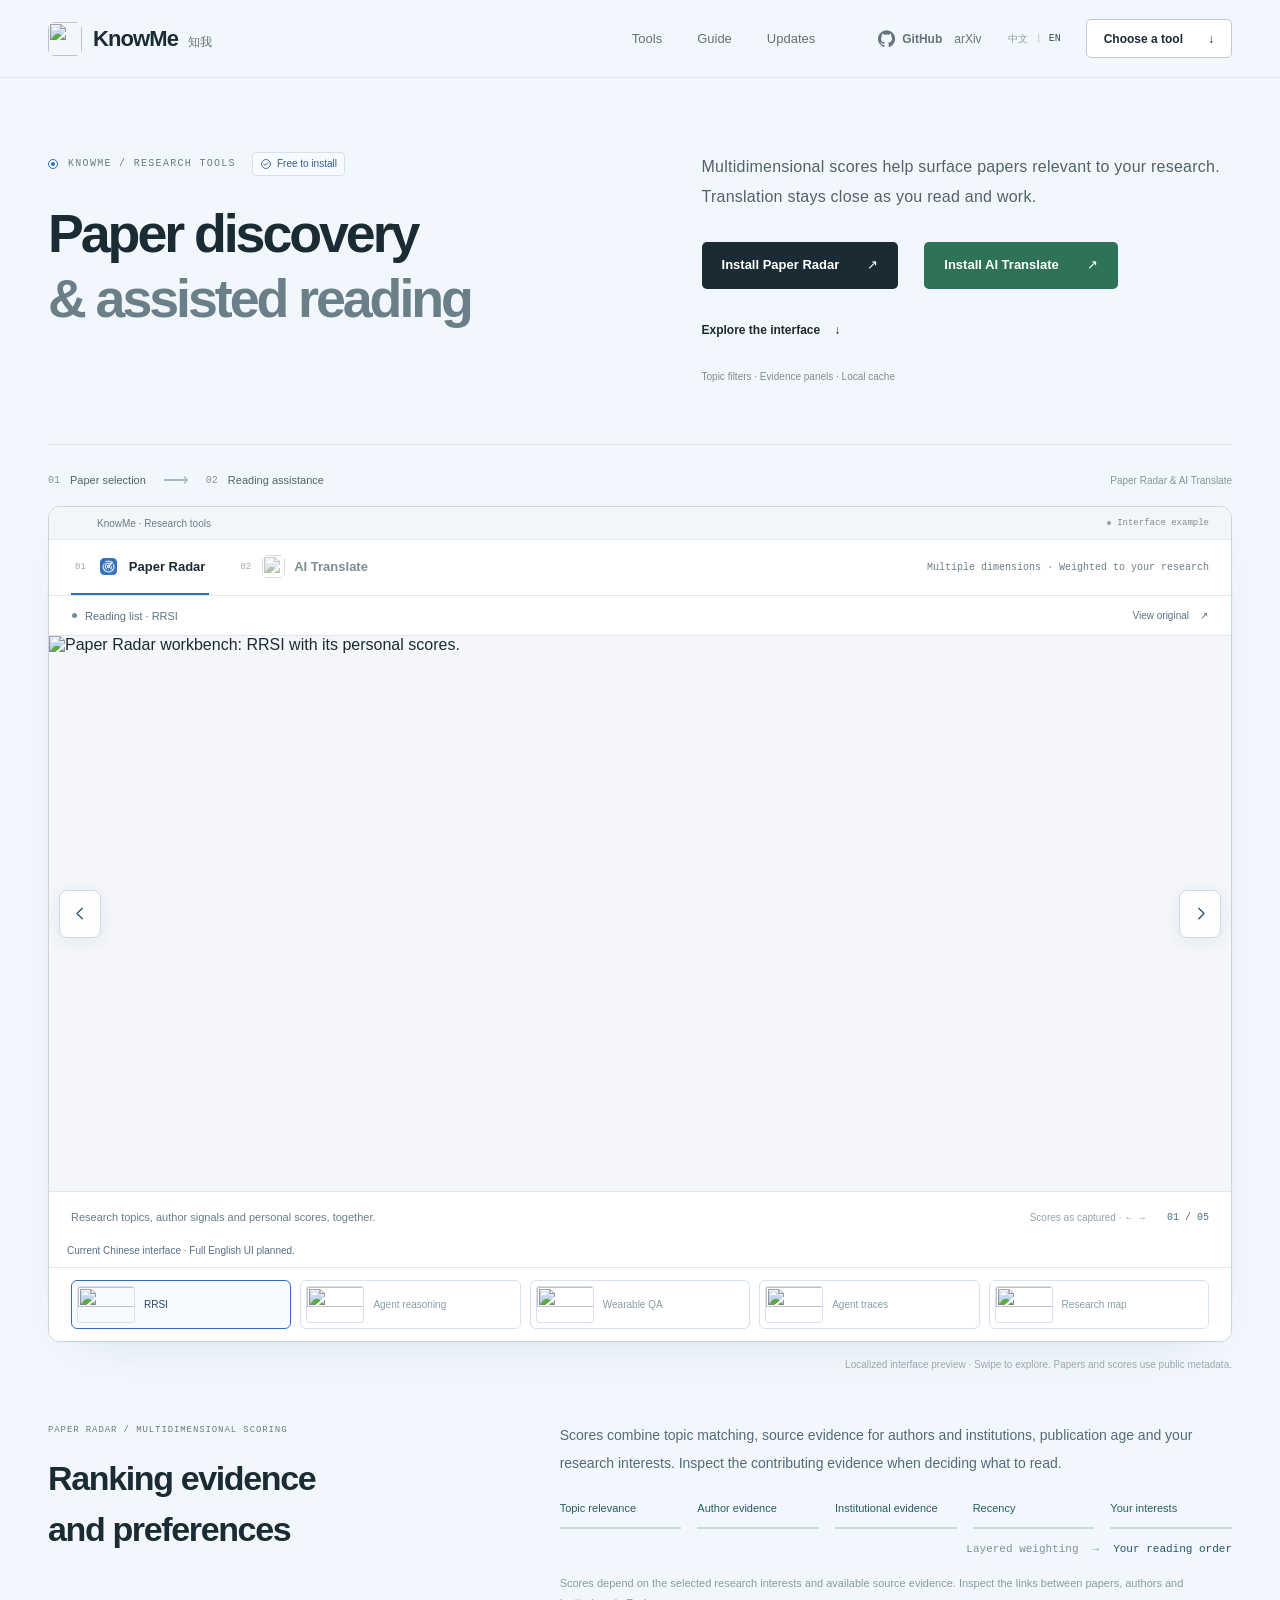
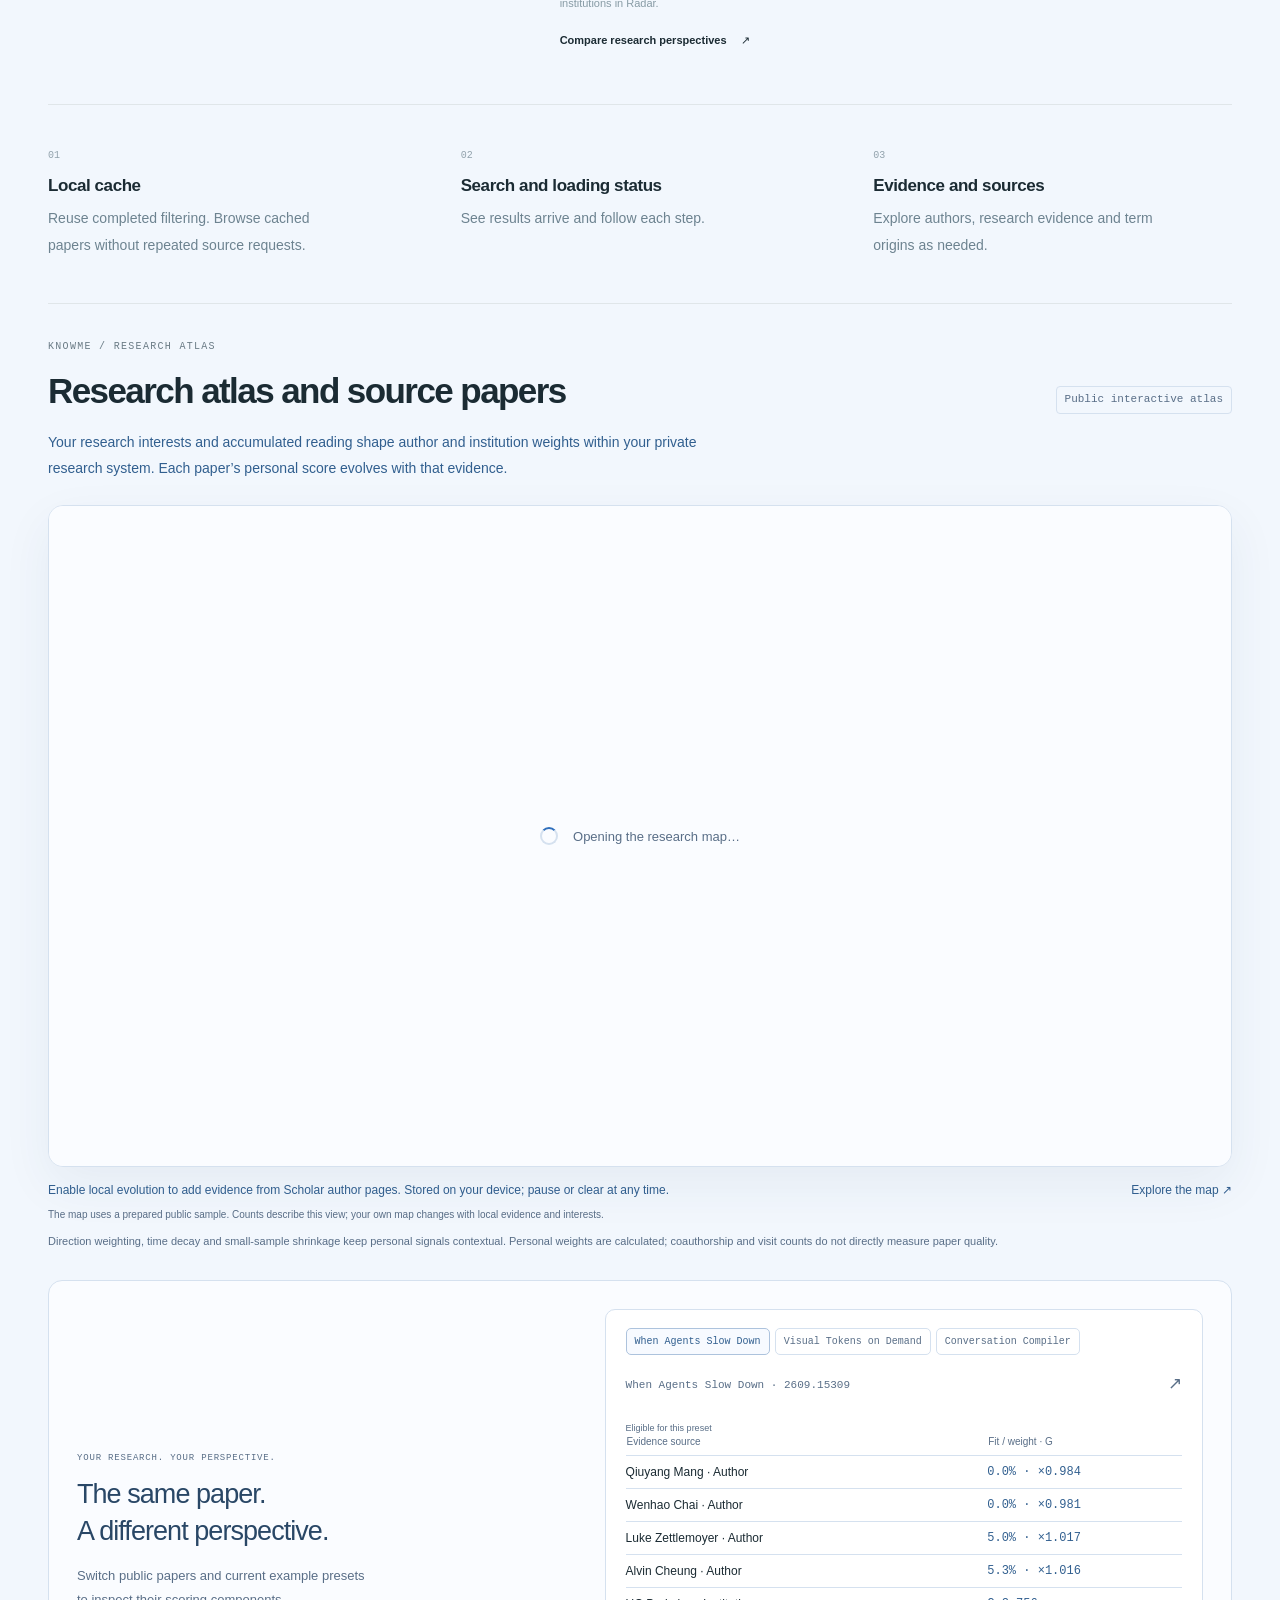
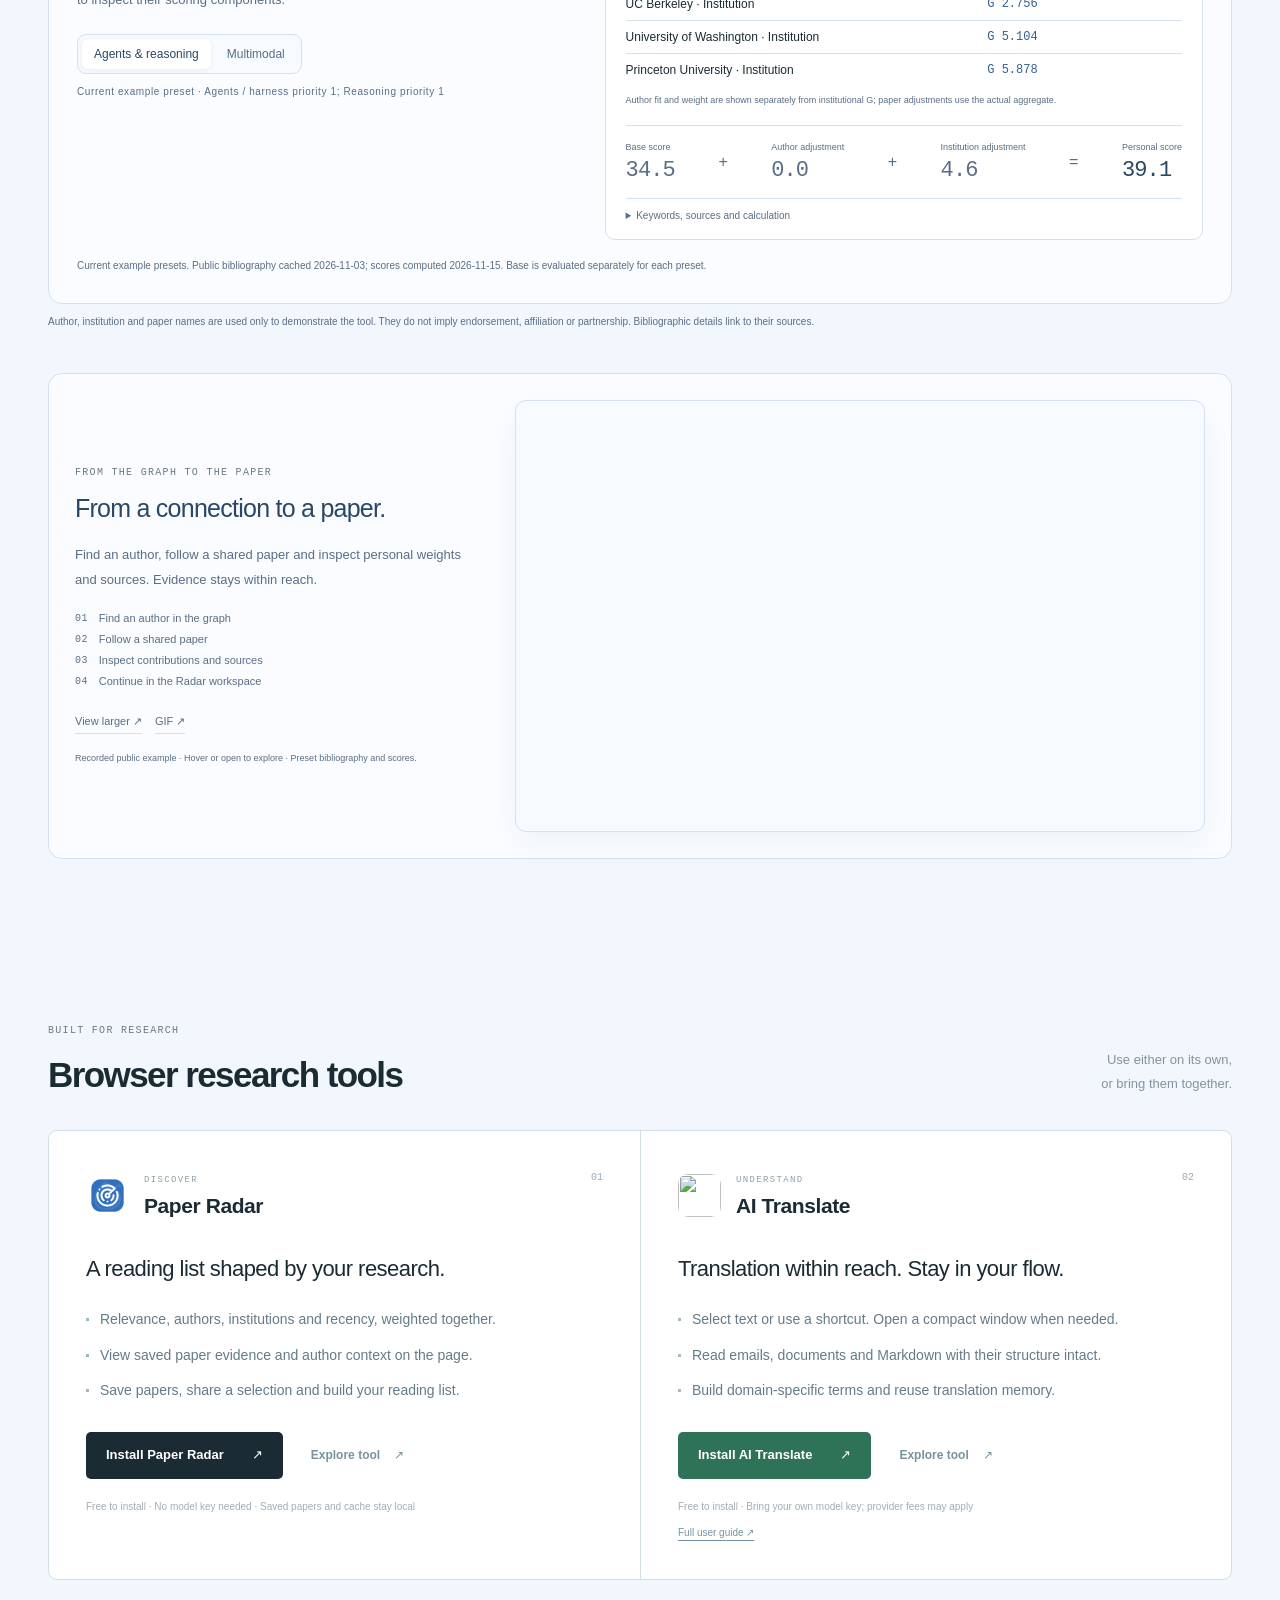
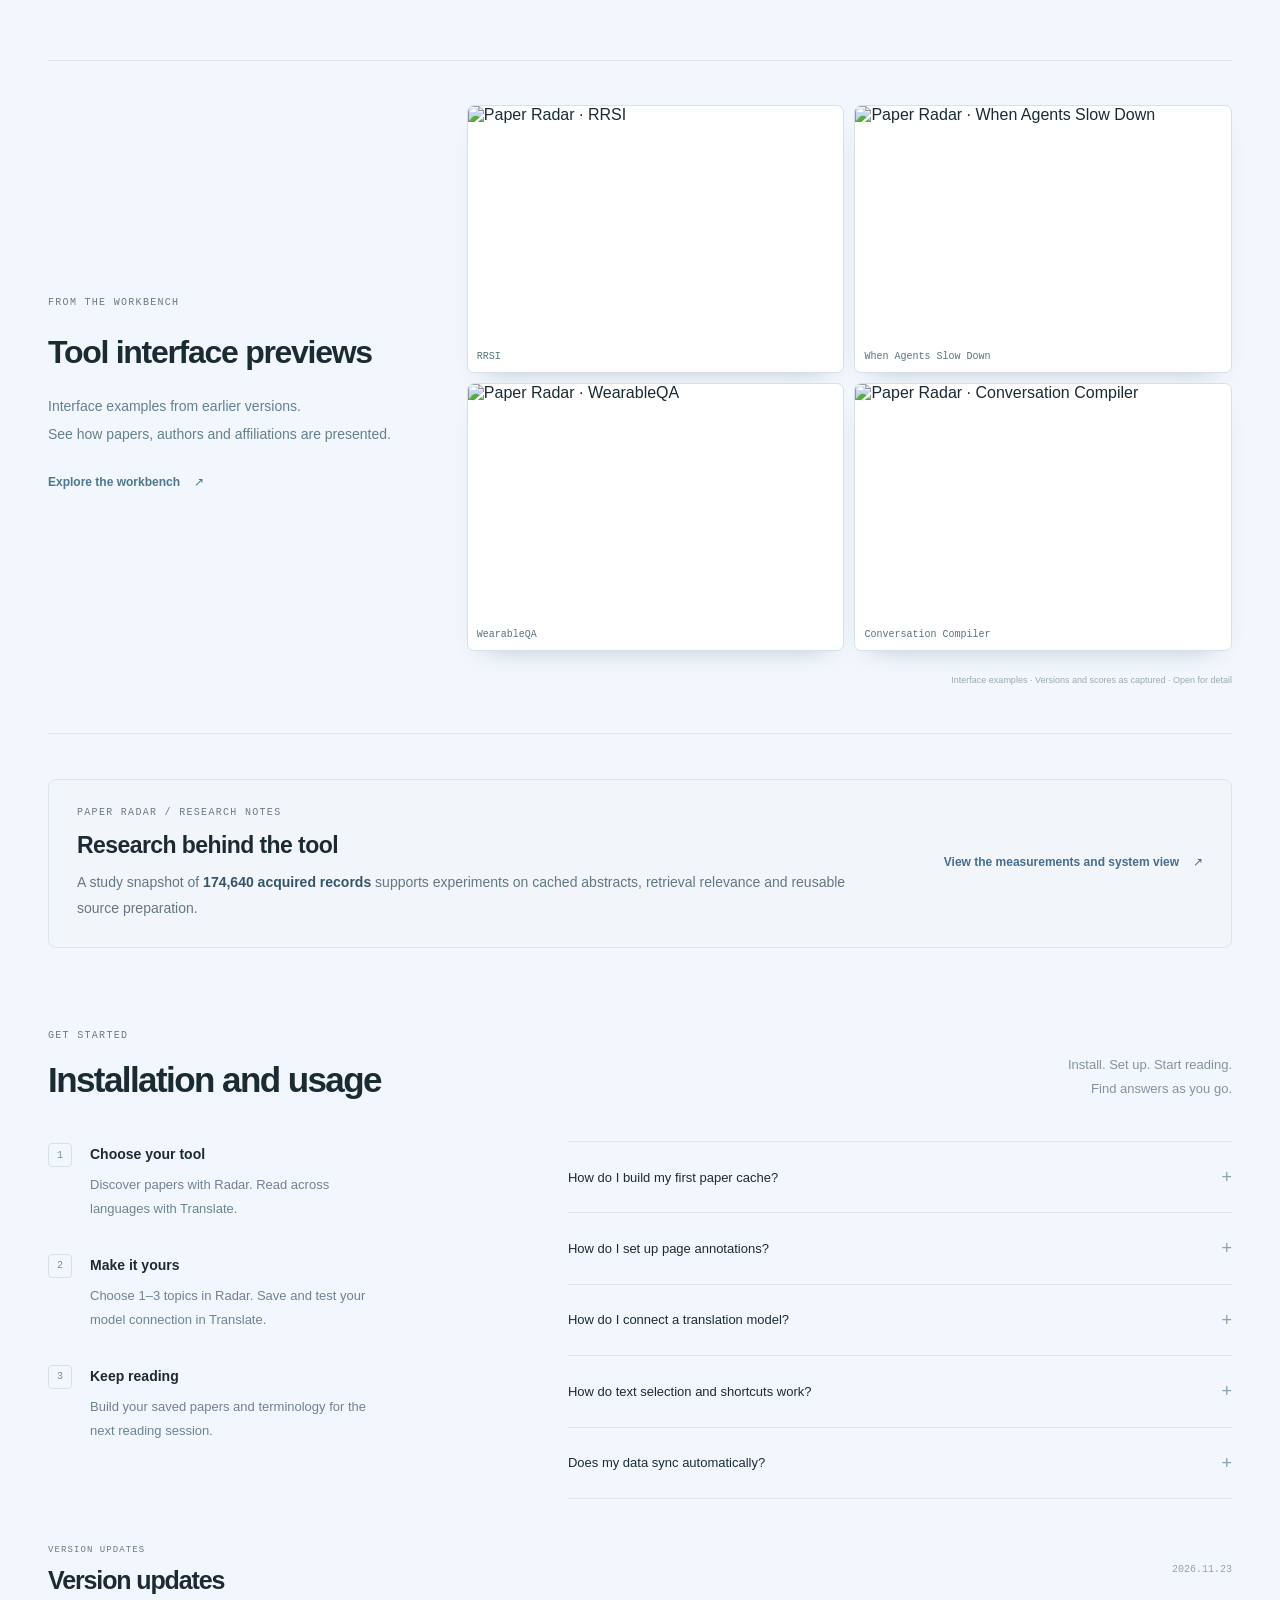
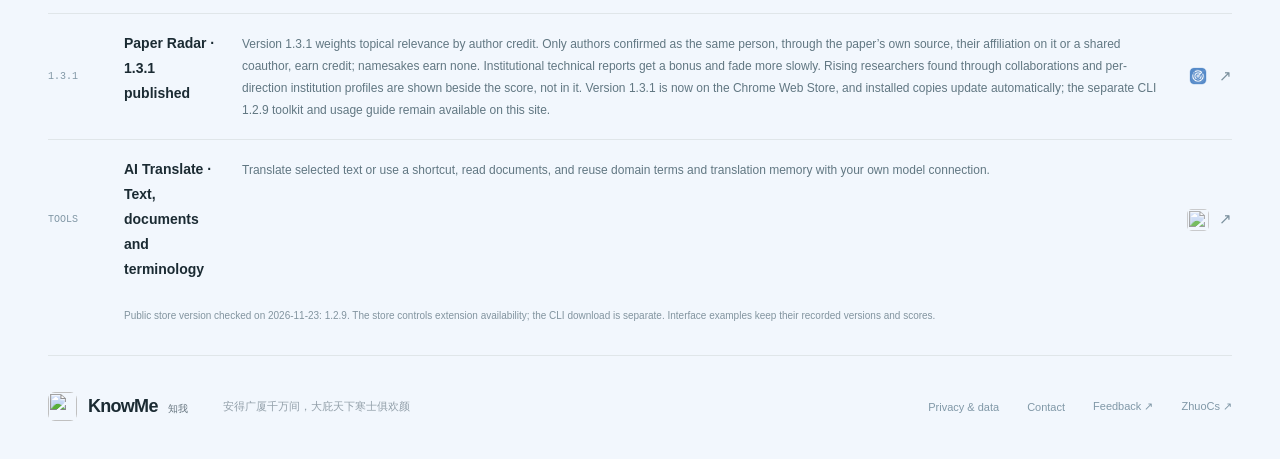
==== commit a9f16333: "Mark Paper Radar 1.3.1 as published on the English homepage" ====
--- a/en/index.html
+++ b/en/index.html
@@ -216,7 +216,7 @@
       <details><summary>Does my data sync automatically?<span aria-hidden="true">+</span></summary><p>Saved papers, cache, personal terms and history stay in the current browser and do not sync through your Google account. Export a backup before changing devices, browser profiles or uninstalling. Your chosen model service processes translations and connection tests.</p></details>
     </div></div></section>
 
-    <section class="updates-section shell" id="updates" aria-labelledby="updates-title"><div class="section-heading"><div><p class="eyebrow">VERSION UPDATES</p><h2 id="updates-title">Version updates</h2></div><span class="updated-date">2026.11.23</span></div><a class="update-row" href="https://chromewebstore.google.com/detail/aneomkhamcijmfmeeegocbknklflilof?hl=en" target="_blank" rel="noopener noreferrer" aria-label="View Paper Radar in the Chrome Web Store"><span class="release-version">1.3.1</span><div><h3>Paper Radar · 1.2.9 published, 1.3.1 coming</h3><p>Version 1.3.1 weights topical relevance by author credit. Only authors confirmed as the same person, through the paper&rsquo;s own source, their affiliation on it or a shared coauthor, earn credit; namesakes earn none. Institutional technical reports get a bonus and fade more slowly. Rising researchers found through collaborations and per-direction institution profiles are shown beside the score, not in it. The update reaches the Chrome Web Store after review; the separate CLI 1.2.9 toolkit and usage guide remain available on this site.</p></div><span class="update-destination"><img src="../assets/radar.png" alt="" width="30" height="30"><span class="update-arrow" aria-hidden="true">↗</span></span></a><a class="update-row" href="https://chromewebstore.google.com/detail/ggbnigoglmfkdfmjggiifmfoinncblgm?hl=en" target="_blank" rel="noopener noreferrer" aria-label="View AI Translate in the Chrome Web Store"><span class="release-version">TOOLS</span><div><h3>AI Translate · Text, documents and terminology</h3><p>Translate selected text or use a shortcut, read documents, and reuse domain terms and translation memory with your own model connection.</p></div><span class="update-destination"><img src="../assets/translate.png" alt="" width="30" height="30"><span class="update-arrow" aria-hidden="true">↗</span></span></a><p class="update-note">Public store version checked on 2026-11-23: 1.2.9. The store controls extension availability; the CLI download is separate. Interface examples keep their recorded versions and scores.</p></section>
+    <section class="updates-section shell" id="updates" aria-labelledby="updates-title"><div class="section-heading"><div><p class="eyebrow">VERSION UPDATES</p><h2 id="updates-title">Version updates</h2></div><span class="updated-date">2026.11.23</span></div><a class="update-row" href="https://chromewebstore.google.com/detail/aneomkhamcijmfmeeegocbknklflilof?hl=en" target="_blank" rel="noopener noreferrer" aria-label="View Paper Radar in the Chrome Web Store"><span class="release-version">1.3.1</span><div><h3>Paper Radar · 1.3.1 published</h3><p>Version 1.3.1 weights topical relevance by author credit. Only authors confirmed as the same person, through the paper&rsquo;s own source, their affiliation on it or a shared coauthor, earn credit; namesakes earn none. Institutional technical reports get a bonus and fade more slowly. Rising researchers found through collaborations and per-direction institution profiles are shown beside the score, not in it. Version 1.3.1 is now on the Chrome Web Store, and installed copies update automatically; the separate CLI 1.2.9 toolkit and usage guide remain available on this site.</p></div><span class="update-destination"><img src="../assets/radar.png" alt="" width="30" height="30"><span class="update-arrow" aria-hidden="true">↗</span></span></a><a class="update-row" href="https://chromewebstore.google.com/detail/ggbnigoglmfkdfmjggiifmfoinncblgm?hl=en" target="_blank" rel="noopener noreferrer" aria-label="View AI Translate in the Chrome Web Store"><span class="release-version">TOOLS</span><div><h3>AI Translate · Text, documents and terminology</h3><p>Translate selected text or use a shortcut, read documents, and reuse domain terms and translation memory with your own model connection.</p></div><span class="update-destination"><img src="../assets/translate.png" alt="" width="30" height="30"><span class="update-arrow" aria-hidden="true">↗</span></span></a><p class="update-note">Public store version checked on 2026-11-23: 1.2.9. The store controls extension availability; the CLI download is separate. Interface examples keep their recorded versions and scores.</p></section>
   </main>
   <footer class="site-footer shell"><a class="brand" href="#top"><img src="../assets/knowme.svg" width="30" height="30" alt=""><span>KnowMe<span class="brand-en">知我</span></span></a><p class="footer-quote" lang="zh-CN">安得广厦千万间，大庇天下寒士俱欢颜</p><div><button type="button" id="open-privacy">Privacy &amp; data</button><span class="contact-entry"><button type="button" aria-describedby="contact-email">Contact</button><span class="contact-email" id="contact-email" role="tooltip">hackerchenzhuo@gmail.com</span></span><a href="https://github.com/hackerchenzhuo/knowme-research-ai/issues" target="_blank" rel="noopener noreferrer">Feedback <span aria-hidden="true">↗</span></a><a href="https://github.com/hackerchenzhuo" target="_blank" rel="noopener noreferrer">ZhuoCs <span aria-hidden="true">↗</span></a></div></footer>
   <dialog class="privacy-dialog" id="privacy-dialog" aria-labelledby="privacy-title"><button class="dialog-close" type="button" id="close-privacy" aria-label="Close privacy information">×</button><p class="eyebrow">PRIVACY, IN PLAIN WORDS</p><h2 id="privacy-title">Privacy and data use</h2><p>This page uses public papers and prewritten examples. Interactions affect only this page, with no model calls or access to extension data, your clipboard or browsing history.</p><h3>Paper Radar</h3><p>Cache, saved papers and settings stay in the current browser. Searches and updates you start access public scholarly sources such as arXiv. Page annotations use local records and a limited bundled index.</p><h3>AI Translate</h3><p>Model connections, personal terms and translation history stay locally. Translations and connection tests send requests to your chosen model service and use its allowance. Export important memory regularly.</p><p class="privacy-foot">See each privacy policy for data uses, permissions and controls.</p><div class="privacy-doc-links"><a href="../radar-privacy.html#english">Paper Radar privacy ↗</a><a href="../privacy.html#english">AI Translate privacy ↗</a></div></dialog>
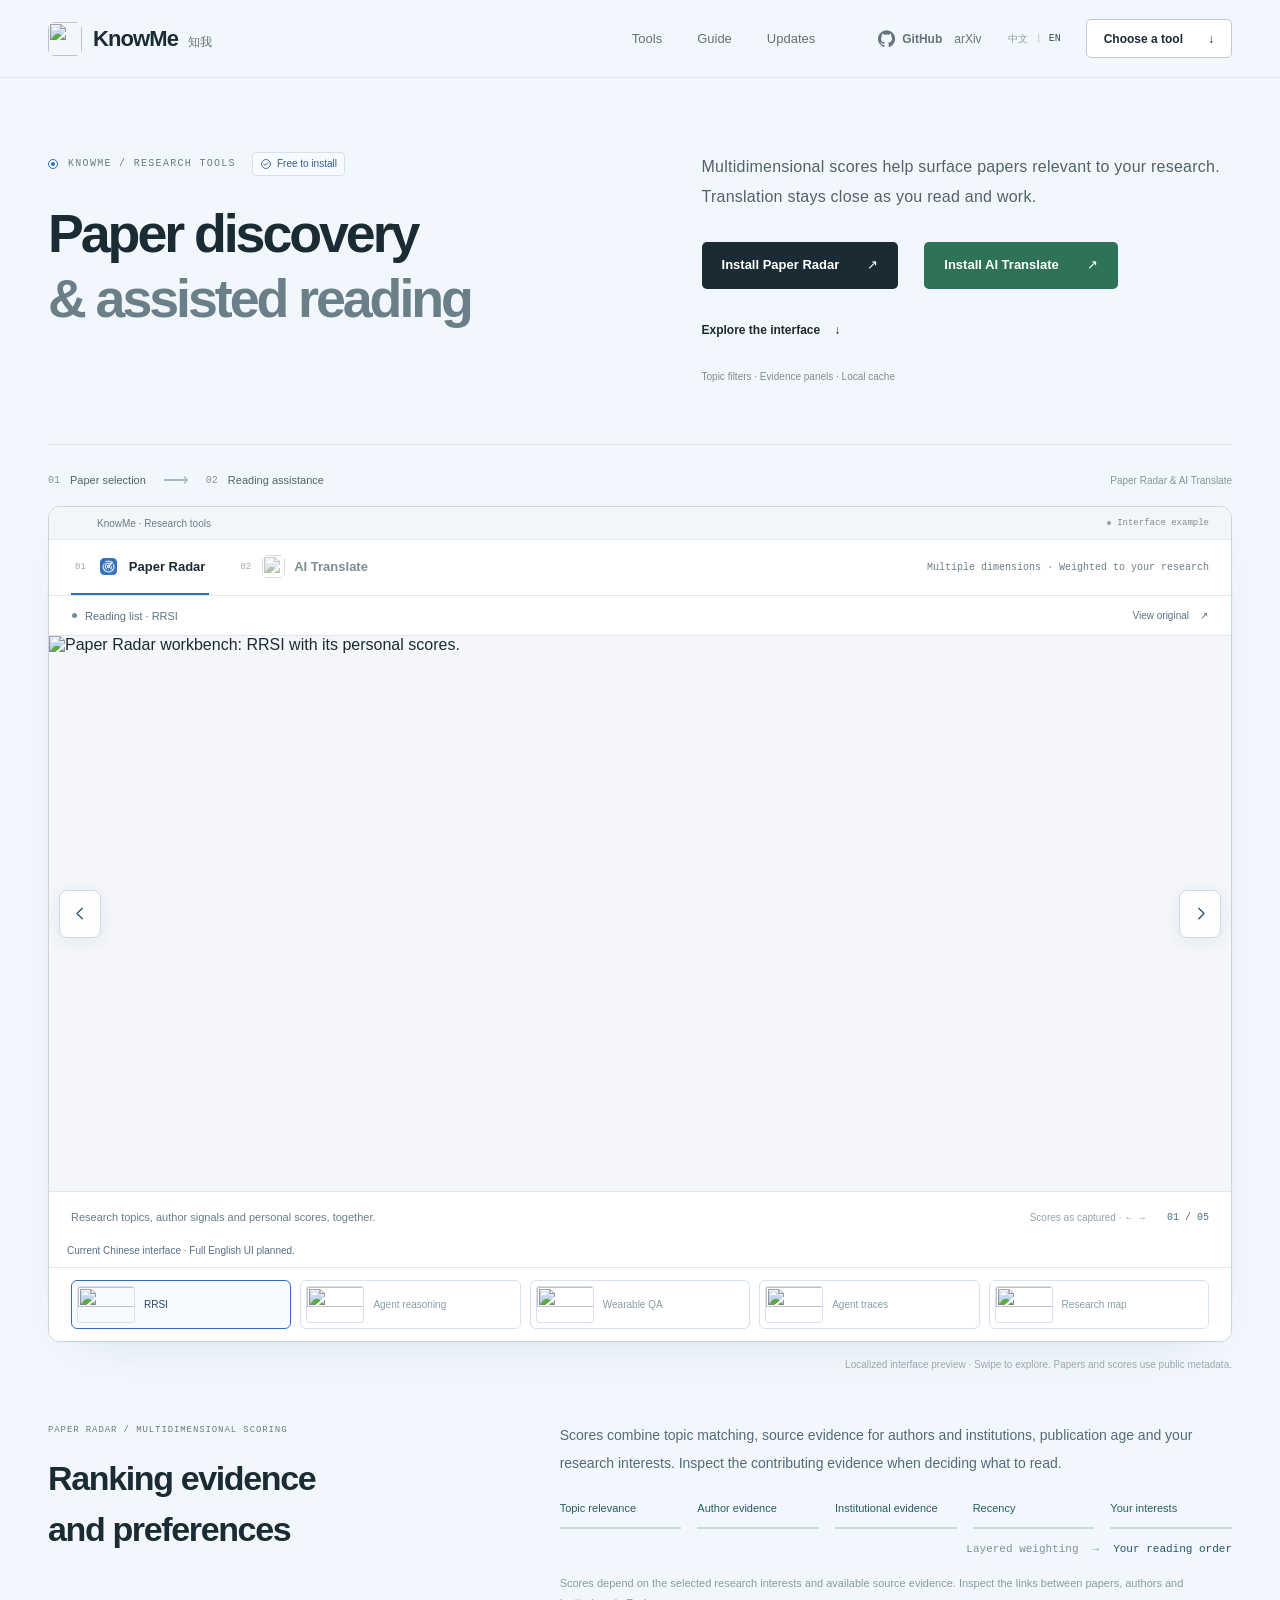
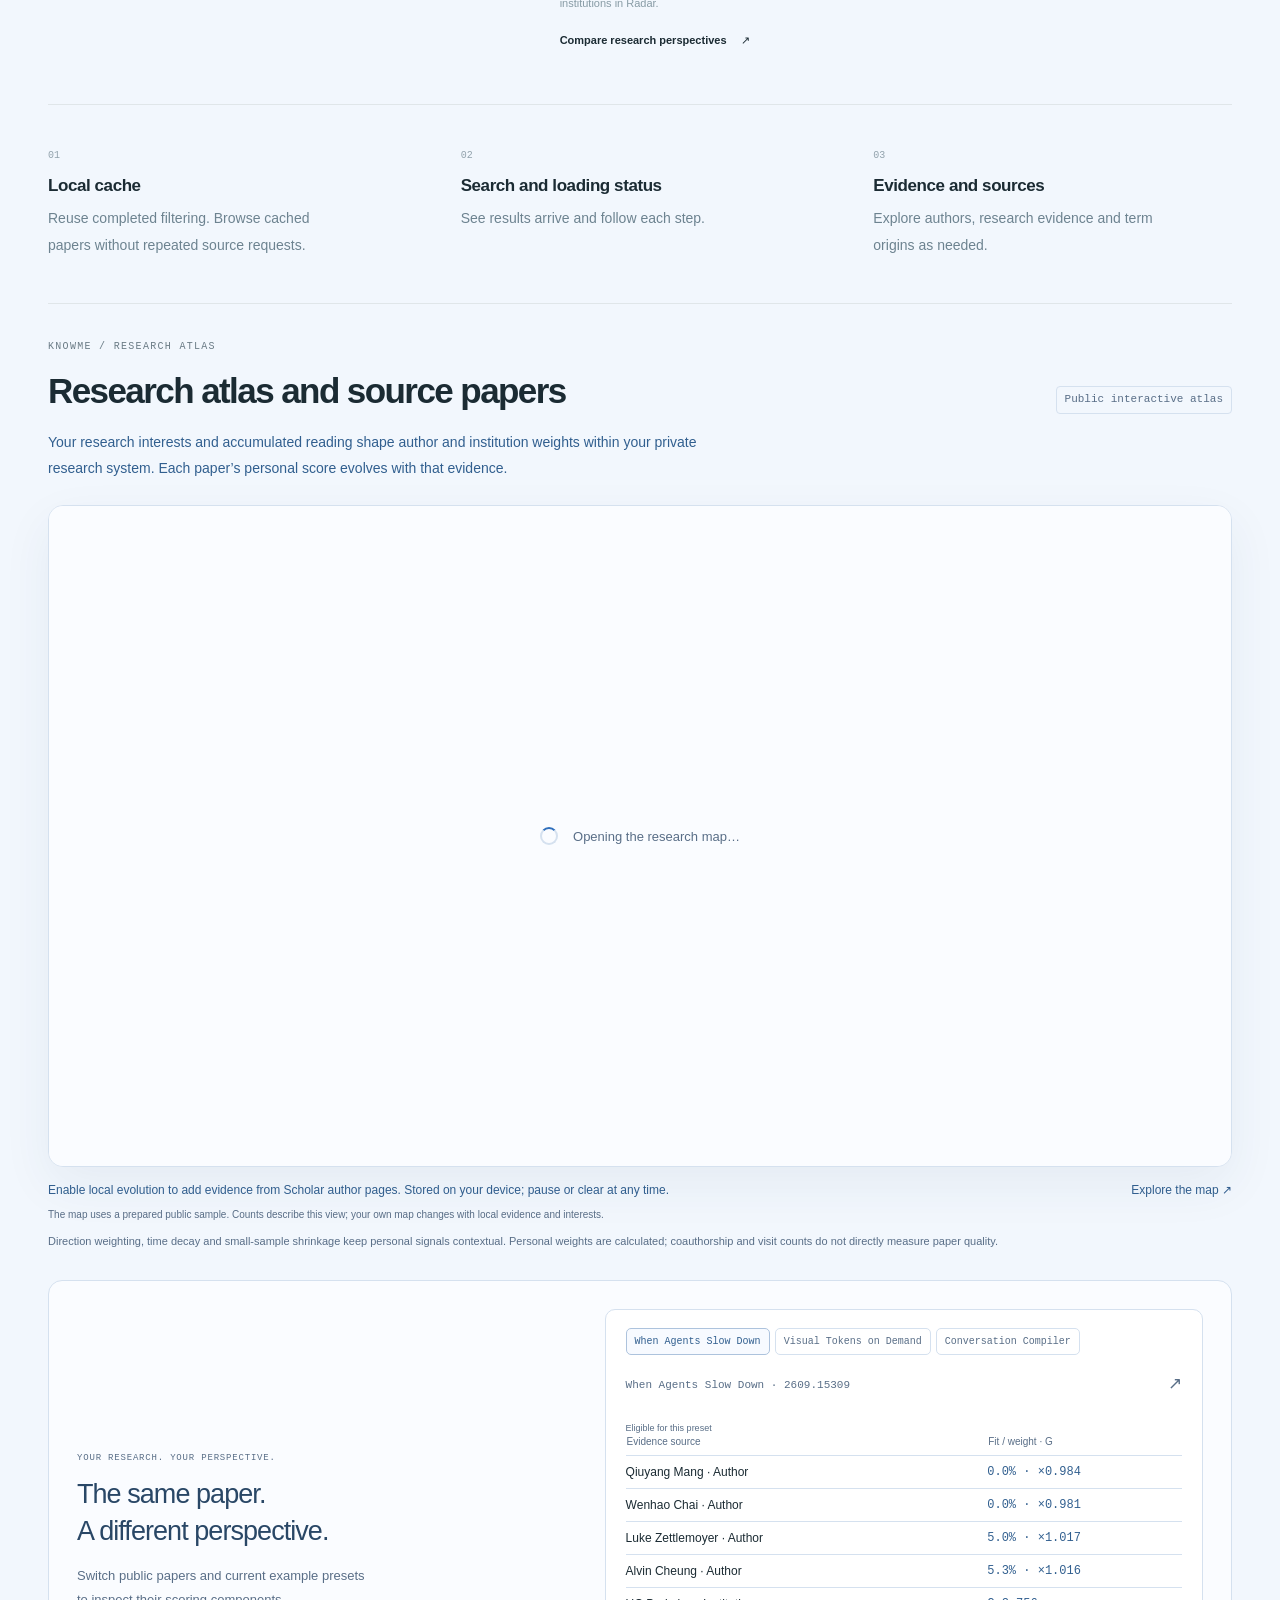
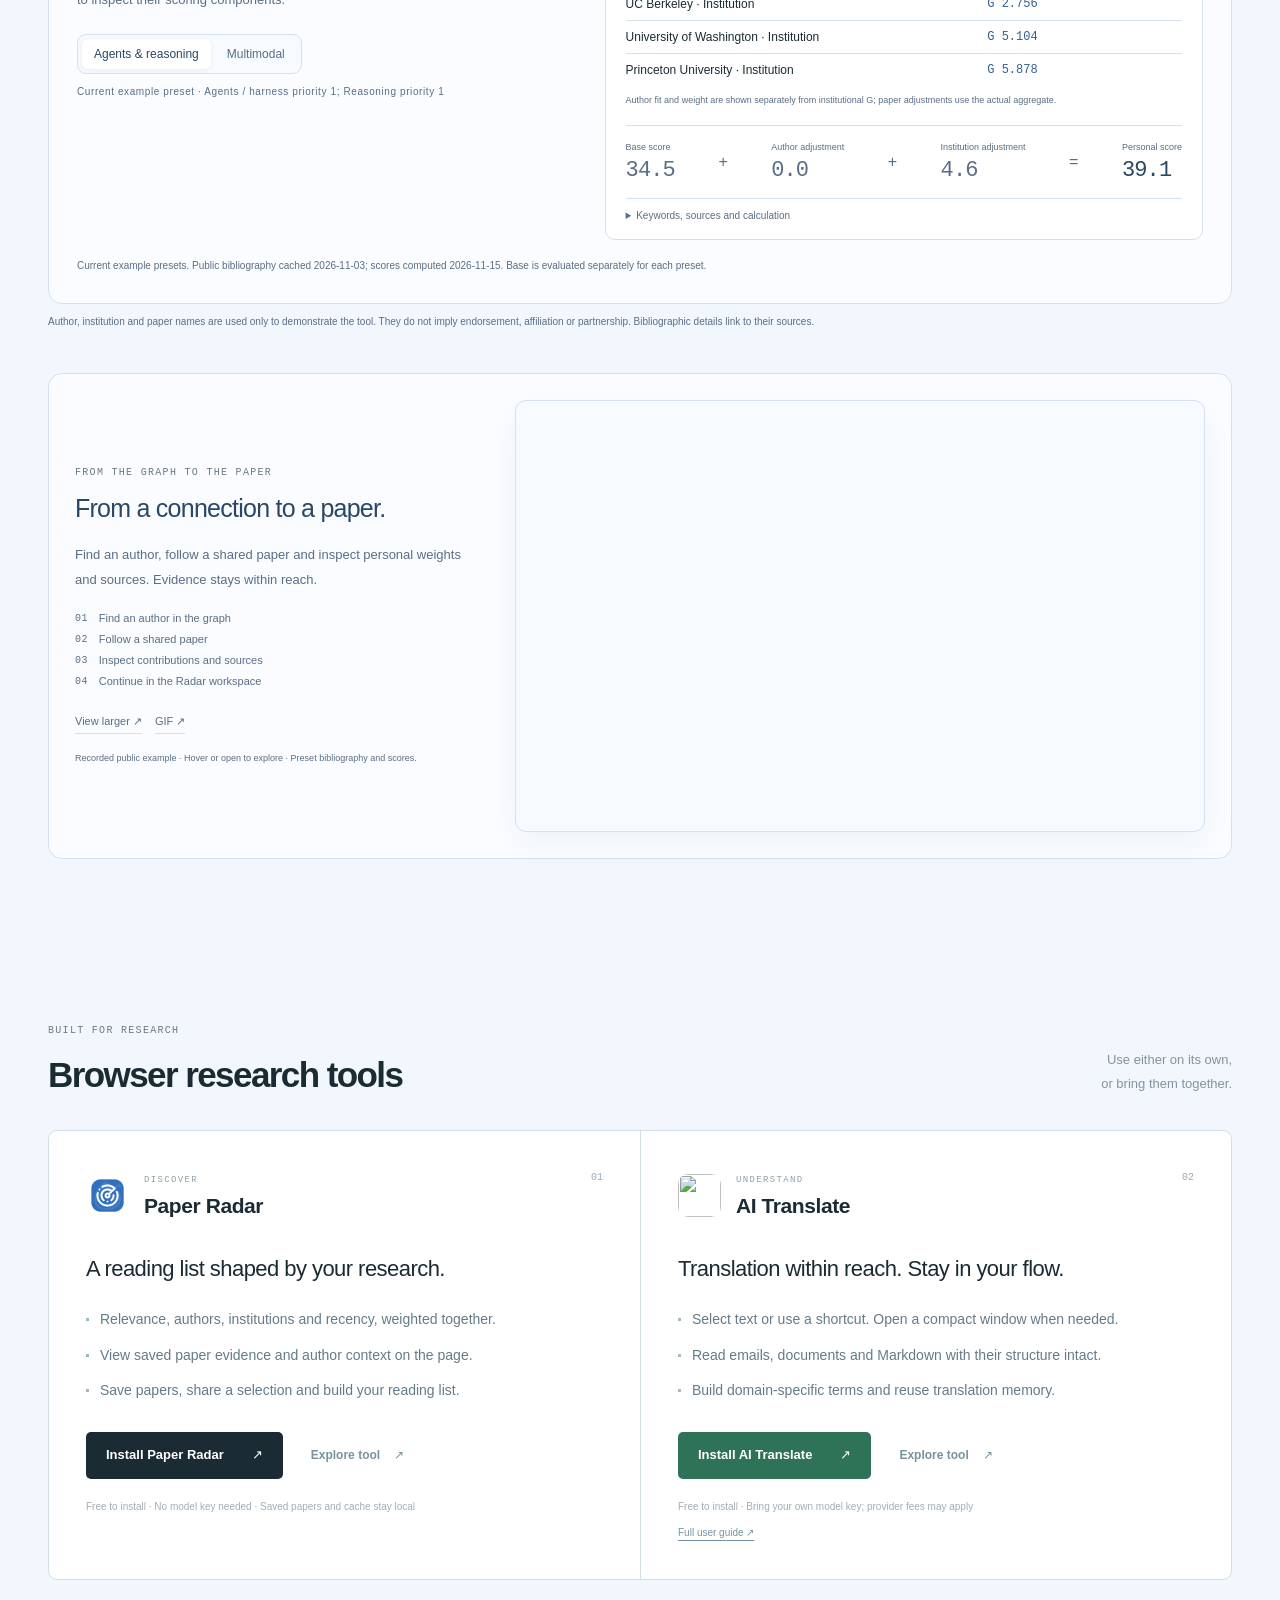
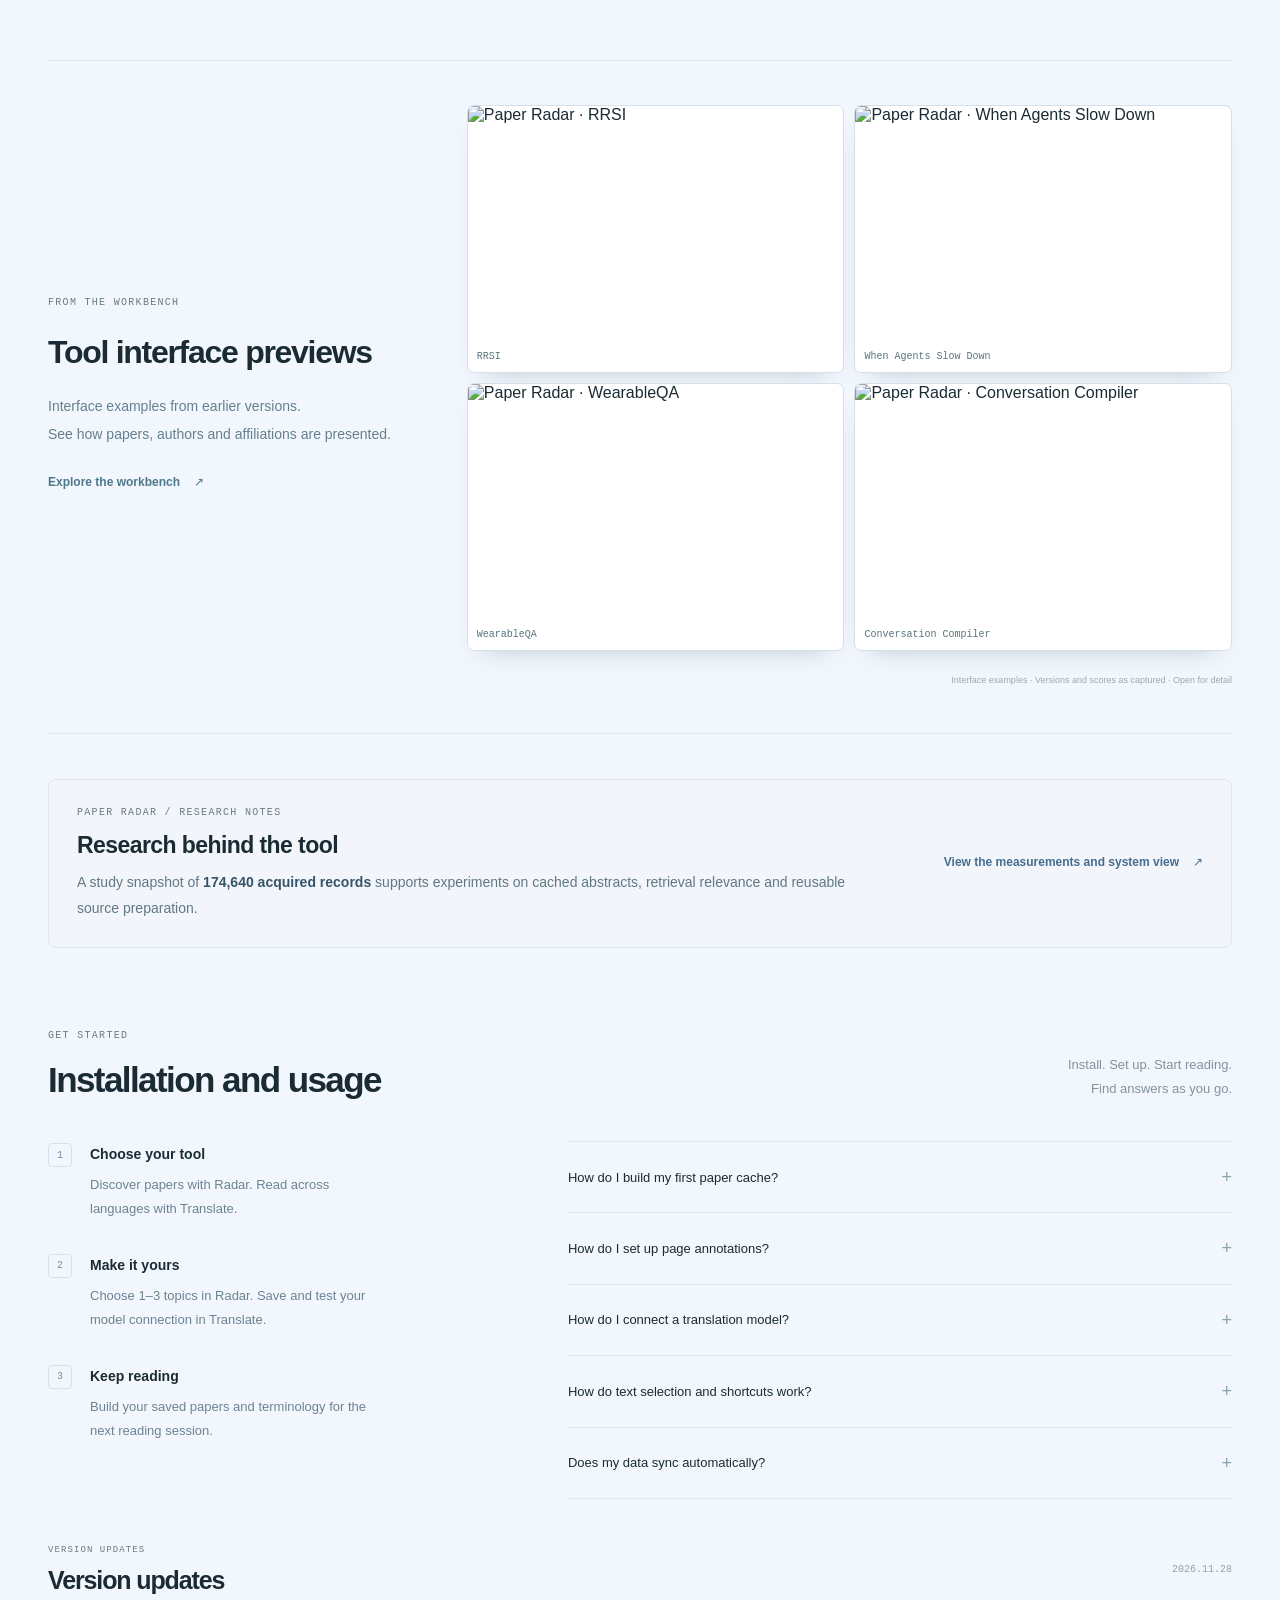
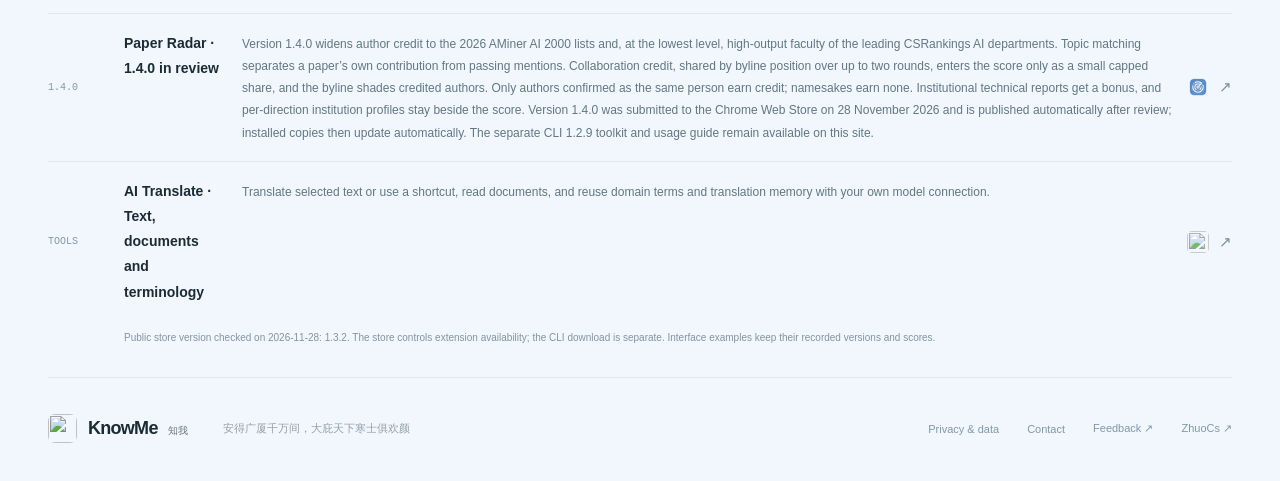
==== commit 52b31492: "English homepage: Paper Radar 1.4.0 in store review" ====
--- a/en/index.html
+++ b/en/index.html
@@ -216,7 +216,7 @@
       <details><summary>Does my data sync automatically?<span aria-hidden="true">+</span></summary><p>Saved papers, cache, personal terms and history stay in the current browser and do not sync through your Google account. Export a backup before changing devices, browser profiles or uninstalling. Your chosen model service processes translations and connection tests.</p></details>
     </div></div></section>
 
-    <section class="updates-section shell" id="updates" aria-labelledby="updates-title"><div class="section-heading"><div><p class="eyebrow">VERSION UPDATES</p><h2 id="updates-title">Version updates</h2></div><span class="updated-date">2026.11.23</span></div><a class="update-row" href="https://chromewebstore.google.com/detail/aneomkhamcijmfmeeegocbknklflilof?hl=en" target="_blank" rel="noopener noreferrer" aria-label="View Paper Radar in the Chrome Web Store"><span class="release-version">1.3.1</span><div><h3>Paper Radar · 1.3.1 published</h3><p>Version 1.3.1 weights topical relevance by author credit. Only authors confirmed as the same person, through the paper&rsquo;s own source, their affiliation on it or a shared coauthor, earn credit; namesakes earn none. Institutional technical reports get a bonus and fade more slowly. Rising researchers found through collaborations and per-direction institution profiles are shown beside the score, not in it. Version 1.3.1 is now on the Chrome Web Store, and installed copies update automatically; the separate CLI 1.2.9 toolkit and usage guide remain available on this site.</p></div><span class="update-destination"><img src="../assets/radar.png" alt="" width="30" height="30"><span class="update-arrow" aria-hidden="true">↗</span></span></a><a class="update-row" href="https://chromewebstore.google.com/detail/ggbnigoglmfkdfmjggiifmfoinncblgm?hl=en" target="_blank" rel="noopener noreferrer" aria-label="View AI Translate in the Chrome Web Store"><span class="release-version">TOOLS</span><div><h3>AI Translate · Text, documents and terminology</h3><p>Translate selected text or use a shortcut, read documents, and reuse domain terms and translation memory with your own model connection.</p></div><span class="update-destination"><img src="../assets/translate.png" alt="" width="30" height="30"><span class="update-arrow" aria-hidden="true">↗</span></span></a><p class="update-note">Public store version checked on 2026-11-23: 1.2.9. The store controls extension availability; the CLI download is separate. Interface examples keep their recorded versions and scores.</p></section>
+    <section class="updates-section shell" id="updates" aria-labelledby="updates-title"><div class="section-heading"><div><p class="eyebrow">VERSION UPDATES</p><h2 id="updates-title">Version updates</h2></div><span class="updated-date">2026.11.28</span></div><a class="update-row" href="https://chromewebstore.google.com/detail/aneomkhamcijmfmeeegocbknklflilof?hl=en" target="_blank" rel="noopener noreferrer" aria-label="View Paper Radar in the Chrome Web Store"><span class="release-version">1.4.0</span><div><h3>Paper Radar · 1.4.0 in review</h3><p>Version 1.4.0 widens author credit to the 2026 AMiner AI 2000 lists and, at the lowest level, high-output faculty of the leading CSRankings AI departments. Topic matching separates a paper&rsquo;s own contribution from passing mentions. Collaboration credit, shared by byline position over up to two rounds, enters the score only as a small capped share, and the byline shades credited authors. Only authors confirmed as the same person earn credit; namesakes earn none. Institutional technical reports get a bonus, and per-direction institution profiles stay beside the score. Version 1.4.0 was submitted to the Chrome Web Store on 28 November 2026 and is published automatically after review; installed copies then update automatically. The separate CLI 1.2.9 toolkit and usage guide remain available on this site.</p></div><span class="update-destination"><img src="../assets/radar.png" alt="" width="30" height="30"><span class="update-arrow" aria-hidden="true">↗</span></span></a><a class="update-row" href="https://chromewebstore.google.com/detail/ggbnigoglmfkdfmjggiifmfoinncblgm?hl=en" target="_blank" rel="noopener noreferrer" aria-label="View AI Translate in the Chrome Web Store"><span class="release-version">TOOLS</span><div><h3>AI Translate · Text, documents and terminology</h3><p>Translate selected text or use a shortcut, read documents, and reuse domain terms and translation memory with your own model connection.</p></div><span class="update-destination"><img src="../assets/translate.png" alt="" width="30" height="30"><span class="update-arrow" aria-hidden="true">↗</span></span></a><p class="update-note">Public store version checked on 2026-11-28: 1.3.2. The store controls extension availability; the CLI download is separate. Interface examples keep their recorded versions and scores.</p></section>
   </main>
   <footer class="site-footer shell"><a class="brand" href="#top"><img src="../assets/knowme.svg" width="30" height="30" alt=""><span>KnowMe<span class="brand-en">知我</span></span></a><p class="footer-quote" lang="zh-CN">安得广厦千万间，大庇天下寒士俱欢颜</p><div><button type="button" id="open-privacy">Privacy &amp; data</button><span class="contact-entry"><button type="button" aria-describedby="contact-email">Contact</button><span class="contact-email" id="contact-email" role="tooltip">hackerchenzhuo@gmail.com</span></span><a href="https://github.com/hackerchenzhuo/knowme-research-ai/issues" target="_blank" rel="noopener noreferrer">Feedback <span aria-hidden="true">↗</span></a><a href="https://github.com/hackerchenzhuo" target="_blank" rel="noopener noreferrer">ZhuoCs <span aria-hidden="true">↗</span></a></div></footer>
   <dialog class="privacy-dialog" id="privacy-dialog" aria-labelledby="privacy-title"><button class="dialog-close" type="button" id="close-privacy" aria-label="Close privacy information">×</button><p class="eyebrow">PRIVACY, IN PLAIN WORDS</p><h2 id="privacy-title">Privacy and data use</h2><p>This page uses public papers and prewritten examples. Interactions affect only this page, with no model calls or access to extension data, your clipboard or browsing history.</p><h3>Paper Radar</h3><p>Cache, saved papers and settings stay in the current browser. Searches and updates you start access public scholarly sources such as arXiv. Page annotations use local records and a limited bundled index.</p><h3>AI Translate</h3><p>Model connections, personal terms and translation history stay locally. Translations and connection tests send requests to your chosen model service and use its allowance. Export important memory regularly.</p><p class="privacy-foot">See each privacy policy for data uses, permissions and controls.</p><div class="privacy-doc-links"><a href="../radar-privacy.html#english">Paper Radar privacy ↗</a><a href="../privacy.html#english">AI Translate privacy ↗</a></div></dialog>
